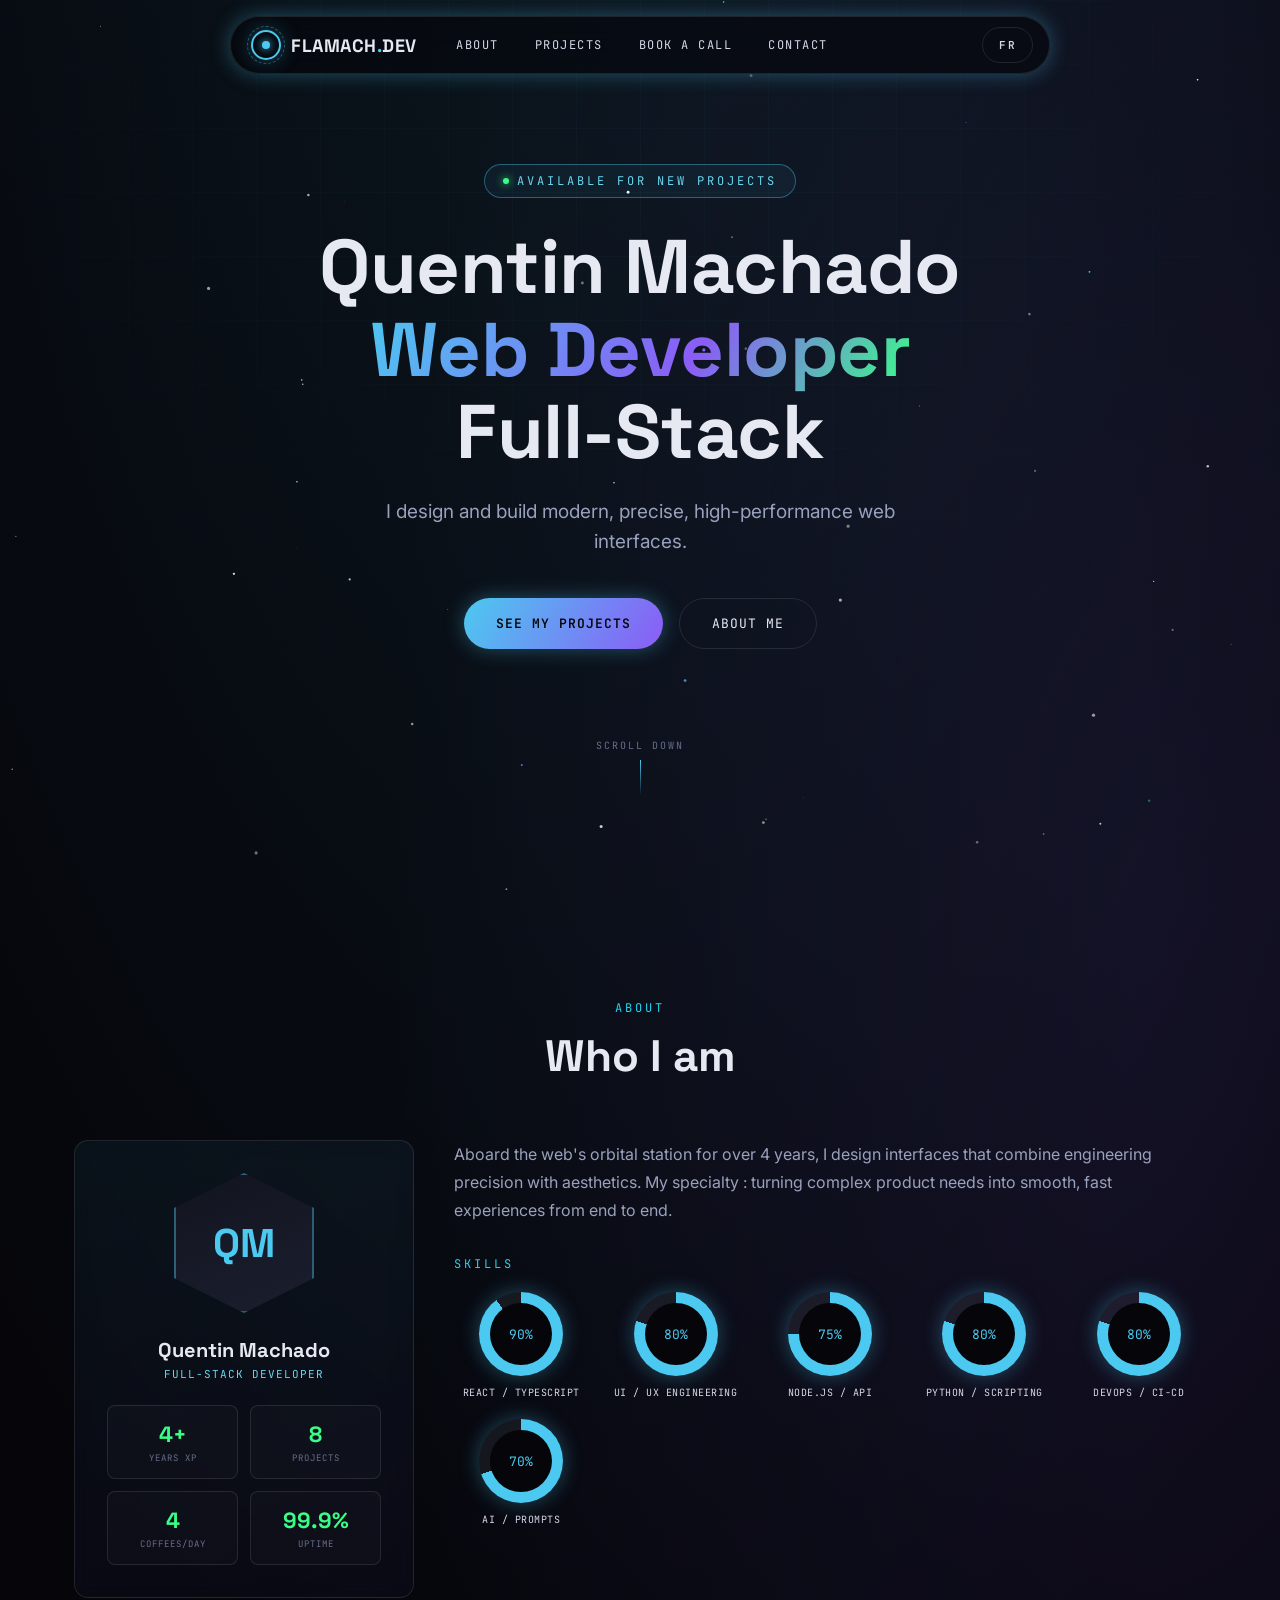
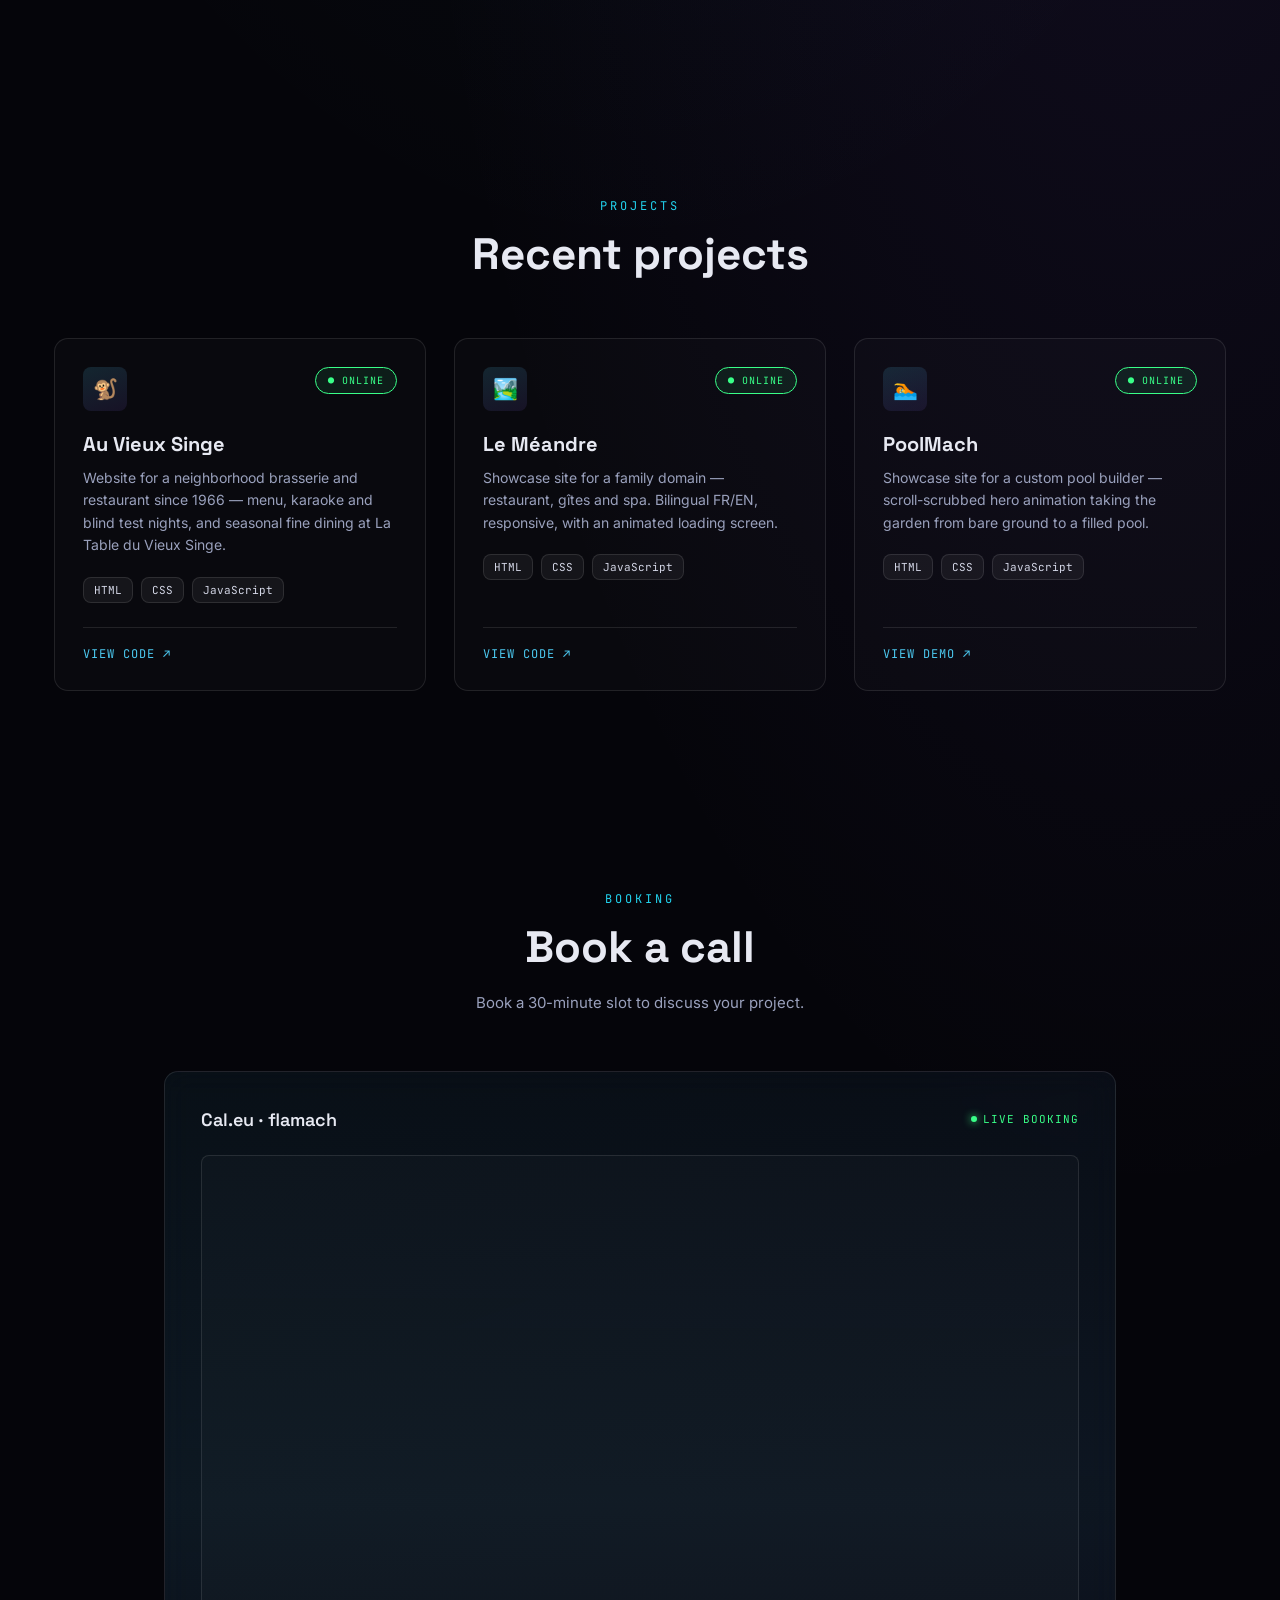
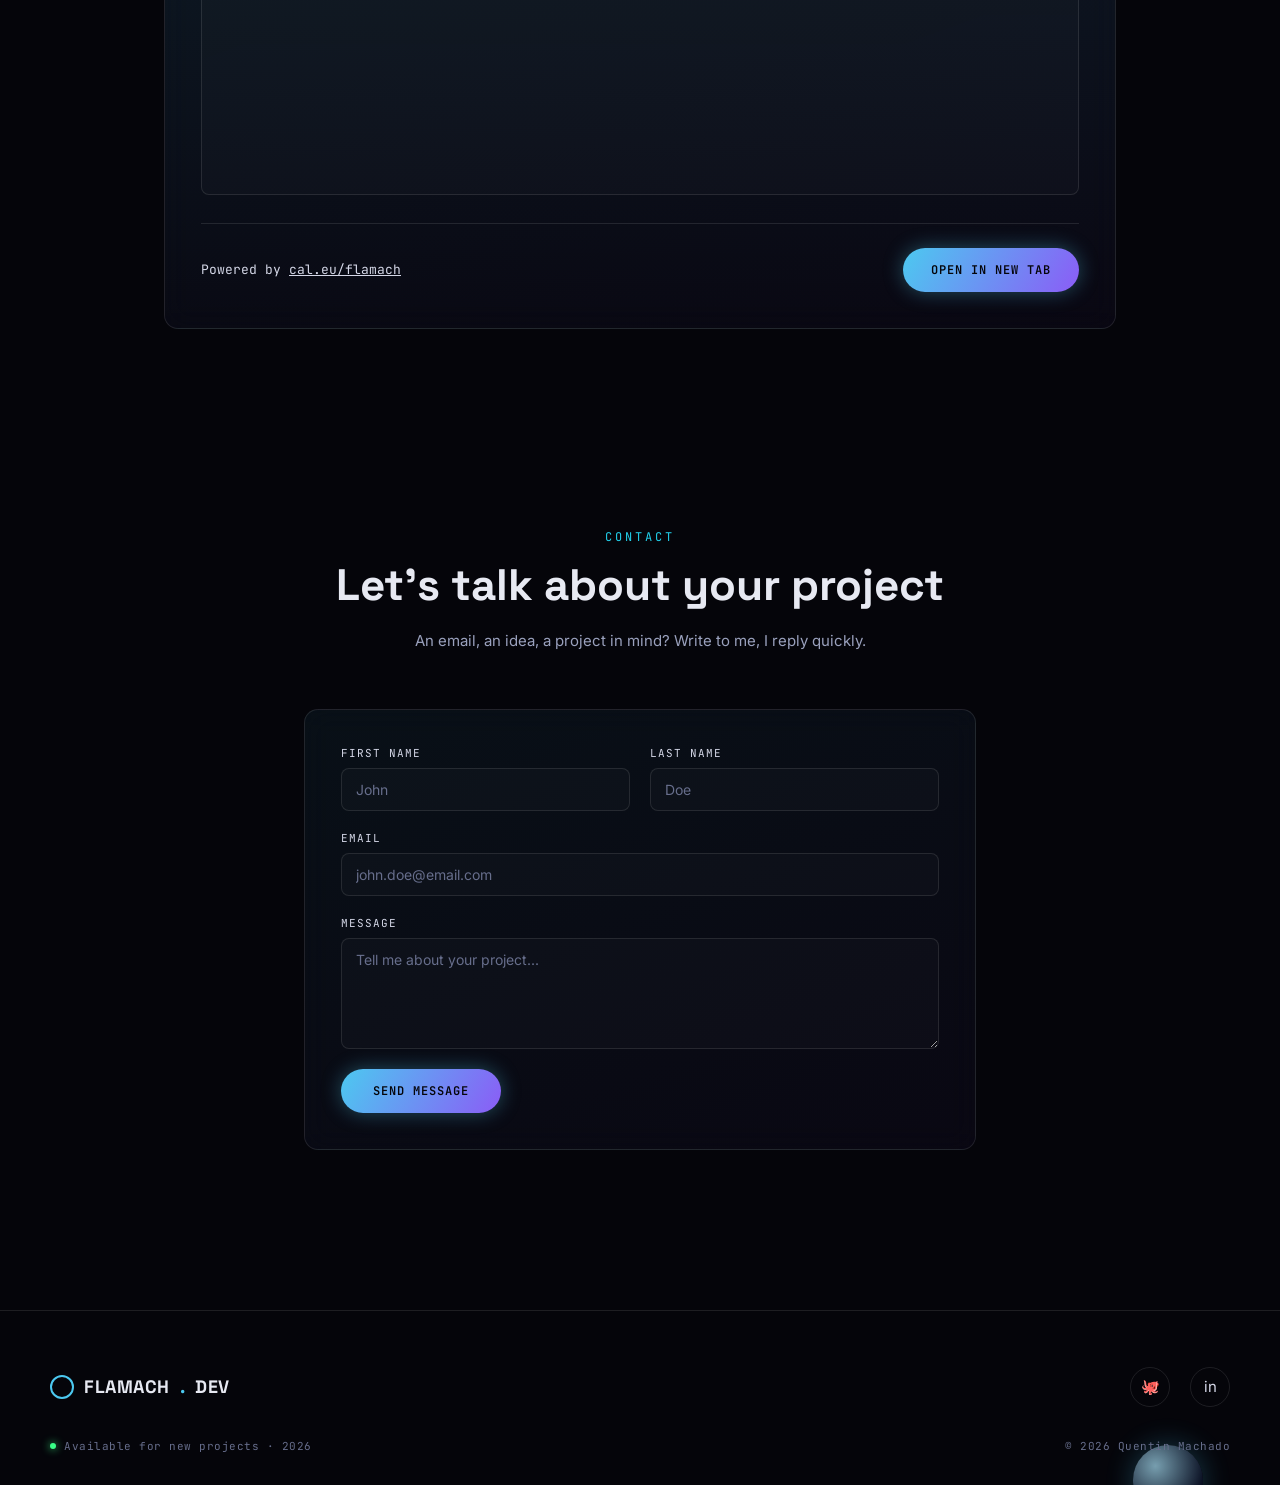
==== public_html/index.html @ a3f88465 "Add PoolMach demo under /demos/poolmach/ and link it from the projects grid" ====
<!DOCTYPE html>
<html lang="en">
<head>
<meta charset="utf-8">
<title data-i18n="page.title">Quentin Machado — Full-Stack Web Developer</title>
<link rel="icon" type="image/png" href="input/favicon-32x32.png">
<meta name="description" data-i18n-content="page.description" content="Quentin Machado, full-stack web developer. Modern, precise, high-performance interfaces.">
<meta name="viewport" content="width=device-width, initial-scale=1">
<link rel="preconnect" href="https://fonts.googleapis.com">
<link href="https://fonts.googleapis.com/css2?family=Space+Grotesk:wght@400;500;600;700&family=Inter:wght@400;500;600&family=JetBrains+Mono:wght@400;500;600;700&display=swap" rel="stylesheet">
<link rel="stylesheet" href="style.css?v=11">
</head>
<body>

<canvas id="starfield"></canvas>
<div class="grid-overlay"></div>
<div class="scan-overlay"></div>

<nav class="nav" id="nav">
  <div class="brand">
    <span class="brand-orb">
      <span class="brand-dot"></span>
      <span class="brand-ring"></span>
    </span>
    <span>FLAMACH<span class="accent">.</span>DEV</span>
  </div>

  <div class="nav-links" id="nav-links">
    <span class="nav-glass" id="nav-glass" aria-hidden="true"></span>
    <a href="#about" data-section="about" data-i18n="nav.about">About</a>
    <a href="#projects" data-section="projects" data-i18n="nav.projects">Projects</a>
    <a href="#booking" data-section="booking" data-i18n="nav.booking">Book a call</a>
    <a href="#contact" data-section="contact" data-i18n="nav.contact">Contact</a>
  </div>

  <div class="nav-right">
    <button type="button" class="lang-toggle" id="lang-toggle" aria-label="Switch to French">
      <span id="lang-toggle-label">FR</span>
    </button>
    <button class="menu-toggle" id="menu-toggle" data-i18n-aria-label="menu.open" aria-label="Open menu">☰</button>
  </div>
</nav>

<div class="mobile-menu" id="mobile-menu">
  <a href="#about" data-section="about" data-i18n="nav.about">About</a>
  <a href="#projects" data-section="projects" data-i18n="nav.projects">Projects</a>
  <a href="#booking" data-section="booking" data-i18n="nav.booking">Book a call</a>
  <a href="#contact" data-section="contact" data-i18n="nav.contact">Contact</a>
</div>

<section id="hero" class="hero">
  <div class="badge">
    <span class="pulse-dot"></span>
    <span data-i18n="hero.badge">Available for new projects</span>
  </div>

  <h1 class="hero-title" data-i18n-html="hero.title">
    Quentin Machado <br>
    <span class="gradient-text">Web Developer</span> <br>
    Full-Stack
  </h1>

  <p class="hero-sub" data-i18n="hero.sub">I design and build modern, precise, high-performance web interfaces.</p>

  <div class="hero-actions">
    <a href="#projects" class="cta hero-cta" data-i18n="hero.ctaProjects">See my projects</a>
    <a href="#about" class="ghost-btn" data-i18n="hero.ctaAbout">About me</a>
  </div>

  <div class="scroll-hint">
    <span data-i18n="hero.scrollHint">Scroll down</span>
    <span class="scroll-line"></span>
  </div>
</section>

<section id="about" class="about">
  <div class="section-head">
    <div class="eyebrow" data-i18n="about.eyebrow">About</div>
    <h2 data-i18n="about.heading">Who I am</h2>
  </div>

  <div class="about-grid">
    <div class="profile-card">
      <div class="avatar">QM</div>
      <h3>Quentin Machado</h3>
      <p class="role" data-i18n="about.role">Full-Stack Developer</p>
      <div class="vitals">
        <div class="vital"><div class="vital-value">4+</div><div class="vital-label" data-i18n="about.vitalYears">Years XP</div></div>
        <div class="vital"><div class="vital-value">8</div><div class="vital-label" data-i18n="about.vitalProjects">Projects</div></div>
        <div class="vital"><div class="vital-value">4</div><div class="vital-label" data-i18n="about.vitalCoffees">Coffees/day</div></div>
        <div class="vital"><div class="vital-value">99.9%</div><div class="vital-label">Uptime</div></div>
      </div>
    </div>

    <div class="about-body">
      <p class="bio" data-i18n="about.bio">
        Aboard the web's orbital station for over 4 years, I design interfaces that combine engineering precision with aesthetics. My specialty&nbsp;: turning complex product needs into smooth, fast experiences from end to end.
      </p>

      <div class="eyebrow small" data-i18n="about.skillsEyebrow">Skills</div>

      <div class="skills-radial" id="skills-radial">
        <div class="skill-gauge" data-level="90">
          <div class="dial"><div class="dial-inner"><span>90%</span></div></div>
          <span class="skill-name">REACT / TYPESCRIPT</span>
        </div>
        <div class="skill-gauge" data-level="80">
          <div class="dial"><div class="dial-inner"><span>80%</span></div></div>
          <span class="skill-name">UI / UX ENGINEERING</span>
        </div>
        <div class="skill-gauge" data-level="75">
          <div class="dial"><div class="dial-inner"><span>75%</span></div></div>
          <span class="skill-name">NODE.JS / API</span>
        </div>
        <div class="skill-gauge" data-level="80">
          <div class="dial"><div class="dial-inner"><span>80%</span></div></div>
          <span class="skill-name">PYTHON / SCRIPTING</span>
        </div>
        <div class="skill-gauge" data-level="80">
          <div class="dial"><div class="dial-inner"><span>80%</span></div></div>
          <span class="skill-name">DEVOPS / CI-CD</span>
        </div>
        <div class="skill-gauge" data-level="70">
          <div class="dial"><div class="dial-inner"><span>70%</span></div></div>
          <span class="skill-name" data-i18n="about.skillAI">AI / PROMPTS</span>
        </div>
      </div>
    </div>
  </div>
</section>

<section id="projects" class="projects">
  <div class="section-head">
    <div class="eyebrow" data-i18n="projects.eyebrow">Projects</div>
    <h2 data-i18n="projects.heading">Recent projects</h2>
  </div>

  <div class="project-grid">
    <article class="project-card">
      <div class="project-top">
        <div class="project-icon">🐒</div>
        <span class="status status-online" data-i18n="projects.statusOnline">● Online</span>
      </div>
      <h3>Au Vieux Singe</h3>
      <p data-i18n="projects.auvieuxsingeDesc">Website for a neighborhood brasserie and restaurant since 1966 — menu, karaoke and blind test nights, and seasonal fine dining at La Table du Vieux Singe.</p>
      <div class="stack"><span>HTML</span><span>CSS</span><span>JavaScript</span></div>
      <a href="https://github.com/flamach/AuVieuxSinge" target="_blank" rel="noopener" class="project-link" data-i18n="projects.viewCode">View code ↗</a>
    </article>

    <article class="project-card">
      <div class="project-top">
        <div class="project-icon">🏞️</div>
        <span class="status status-online" data-i18n="projects.statusOnline">● Online</span>
      </div>
      <h3>Le Méandre</h3>
      <p data-i18n="projects.lemeandreDesc">Showcase site for a family domain — restaurant, gîtes and spa. Bilingual FR/EN, responsive, with an animated loading screen.</p>
      <div class="stack"><span>HTML</span><span>CSS</span><span>JavaScript</span></div>
      <a href="https://github.com/flamach/LeMeandre" target="_blank" rel="noopener" class="project-link" data-i18n="projects.viewCode">View code ↗</a>
    </article>

    <article class="project-card">
      <div class="project-top">
        <div class="project-icon">🏊</div>
        <span class="status status-online" data-i18n="projects.statusOnline">● Online</span>
      </div>
      <h3>PoolMach</h3>
      <p data-i18n="projects.poolmachDesc">Showcase site for a custom pool builder — scroll-scrubbed hero animation taking the garden from bare ground to a filled pool.</p>
      <div class="stack"><span>HTML</span><span>CSS</span><span>JavaScript</span></div>
      <a href="/demos/poolmach/" target="_blank" rel="noopener" class="project-link" data-i18n="projects.viewDemo">View demo ↗</a>
    </article>
  </div>
</section>

<section id="booking" class="booking">
  <div class="section-head">
    <div class="eyebrow" data-i18n="booking.eyebrow">Booking</div>
    <h2 data-i18n="booking.heading">Book a call</h2>
    <p class="booking-sub" data-i18n="booking.sub">Book a 30-minute slot to discuss your project.</p>
  </div>

  <div class="calendar-card">
    <div class="calendar-head">
      <span class="calendar-month">Cal.eu · flamach</span>
      <span class="available-tag"><span class="pulse-dot"></span><span data-i18n="booking.liveTag">Live booking</span></span>
    </div>

    <div id="cal-booking-embed" class="cal-embed"></div>

    <div class="calendar-footer">
      <div class="selected-slot" data-i18n-html="booking.poweredBy">Powered by <a href="https://www.cal.eu/flamach/30min" target="_blank" rel="noopener">cal.eu/flamach</a></div>
      <a href="https://www.cal.eu/flamach/30min" target="_blank" rel="noopener" class="cta booking-cta" data-i18n="booking.openNewTab">Open in new tab</a>
    </div>
  </div>
</section>

<section id="contact" class="contact">
  <div class="section-head">
    <div class="eyebrow">Contact</div>
    <h2 data-i18n="contact.heading">Let's talk about your project</h2>
    <p class="contact-sub" data-i18n="contact.sub">An email, an idea, a project in mind? Write to me, I reply quickly.</p>
  </div>

  <form class="contact-card" action="https://formsubmit.co/quentin.machado.pro@gmail.com" method="POST">
    <input type="hidden" name="_subject" value="New message from flamach.dev">
    <input type="hidden" name="_template" value="table">
    <input type="hidden" name="_captcha" value="false">
    <input type="text" name="_honey" style="display:none" tabindex="-1" autocomplete="off">

    <div class="form-row">
      <div class="form-field">
        <label for="contact-firstname" data-i18n="contact.firstName">First name</label>
        <input type="text" id="contact-firstname" name="First Name" data-i18n-placeholder="contact.placeholderFirstName" placeholder="John" required>
      </div>
      <div class="form-field">
        <label for="contact-lastname" data-i18n="contact.lastName">Last name</label>
        <input type="text" id="contact-lastname" name="Last Name" data-i18n-placeholder="contact.placeholderLastName" placeholder="Doe" required>
      </div>
    </div>

    <div class="form-field">
      <label for="contact-email">Email</label>
      <input type="email" id="contact-email" name="Email" data-i18n-placeholder="contact.placeholderEmail" placeholder="john.doe@email.com" required>
    </div>

    <div class="form-field">
      <label for="contact-message">Message</label>
      <textarea id="contact-message" name="Message" rows="5" data-i18n-placeholder="contact.placeholderMessage" placeholder="Tell me about your project..." required></textarea>
    </div>

    <button type="submit" class="cta contact-submit" data-i18n="contact.send">Send message</button>
  </form>
</section>

<footer class="footer">
  <div class="footer-planet"></div>
  <div class="footer-inner">
    <div class="footer-top">
      <div class="brand">
        <span class="brand-orb-sm"></span>
        FLAMACH<span class="accent">.</span>DEV
      </div>
      <div class="socials">
        <a href="https://github.com/flamach" target="_blank" rel="noopener" aria-label="GitHub">🐙</a>
        <a href="https://www.linkedin.com/in/quentin-machado" target="_blank" rel="noopener" aria-label="LinkedIn">in</a>
      </div>
    </div>
    <div class="footer-bottom">
      <span><span class="pulse-dot"></span><span data-i18n="footer.available">Available for new projects · 2026</span></span>
      <span>© 2026 Quentin Machado</span>
    </div>
  </div>
</footer>

<script type="text/javascript">
  (function (C, A, L) {
    let p = function (a, ar) { a.q.push(ar); };
    let d = C.document;
    C.Cal = C.Cal || function () {
      let cal = C.Cal;
      let ar = arguments;
      if (!cal.loaded) {
        cal.ns = {};
        cal.q = cal.q || [];
        d.head.appendChild(d.createElement("script")).src = A;
        cal.loaded = true;
      }
      if (ar[0] === L) {
        const api = function () { p(api, arguments); };
        const namespace = ar[1];
        api.q = api.q || [];
        if (typeof namespace === "string") {
          cal.ns[namespace] = cal.ns[namespace] || api;
          p(cal.ns[namespace], ar);
          p(cal, ["initNamespace", namespace]);
        } else p(cal, ar);
        return;
      }
      p(cal, ar);
    };
  })(window, "https://www.cal.eu/embed/embed.js", "init");

  Cal("init", { origin: "https://www.cal.eu" });

  Cal("inline", {
    elementOrSelector: "#cal-booking-embed",
    calLink: "flamach/30min",
    layout: "month_view",
  });

  Cal("ui", {
    theme: "dark",
    styles: { branding: { brandColor: "#4cc9f0" } },
    hideEventTypeDetails: false,
    layout: "month_view",
  });
</script>
<script src="script.js?v=2"></script>
<script src="i18n.js?v=3"></script>
</body>
</html>
---- public_html/style.css ----
:root {
  --page-bg: radial-gradient(ellipse 80% 50% at 50% -10%, rgba(76,201,240,0.10), transparent),
             radial-gradient(ellipse 60% 40% at 90% 20%, rgba(139,92,246,0.10), transparent),
             #05050a;
  --grid-line: rgba(76,201,240,0.035);
  --nav-bg: rgba(5,5,10,0.55);
  --panel-solid: rgba(6,7,14,0.97);
  --panel-bg: linear-gradient(160deg, rgba(76,201,240,0.06), rgba(139,92,246,0.04));
  --panel-bg-faint: rgba(255,255,255,0.02);
  --hairline-color: rgba(255,255,255,0.1);
  --radius: 14px;
  --radius-sm: 8px;
  --radius-pill: 999px;
  --radius-bar: 6px;
  --accent: #4cc9f0;
  --accent2: #22d3ee;
  --accent-soft: #6bd6ee;
  --accent-faint: rgba(76,201,240,0.4);
  --accent-tint: rgba(76,201,240,0.06);
  --accent-tint2: rgba(76,201,240,0.25);
  --ok: #39ff88;
  --text-primary: #e7e9f2;
  --text-secondary: #d5d8e8;
  --text-muted: #9aa1bd;
  --text-faint: #676e8c;
  --font-heading: 'Space Grotesk', sans-serif;
  --font-body: 'Inter', sans-serif;
  --font-mono: 'JetBrains Mono', monospace;
  --avatar-bg: linear-gradient(160deg, #12141f, #1b1e2e);
  --track-bg: rgba(255,255,255,0.06);
  --bar-gradient: linear-gradient(90deg, #4cc9f0, #8b5cf6);
  --chip-bg: rgba(255,255,255,0.05);
  --icon-bg: linear-gradient(160deg, rgba(76,201,240,0.15), rgba(139,92,246,0.1));
  --glow: 0 0 20px rgba(76,201,240,0.35);
  --glow-strong: 0 12px 40px rgba(76,201,240,0.18);
  --cta-bg: linear-gradient(120deg, #4cc9f0, #8b5cf6);
  --cta-color: #05050a;
  --gradient-text: linear-gradient(120deg, #4cc9f0, #8b5cf6 60%, #39ff88);
  --scan-opacity: 0.02;
  --planet-core-from: #a8e0f5;
  --planet-core-to: #0f1830;
  --planet-ring: #8b5cf6;
  --moon-core-from: #d7dbe8;
  --moon-core-to: #33384a;
  --moon-shade: rgba(0,0,0,0.4);
  --speed: 1.25;
}

@keyframes twinkle { 0%,100% { opacity: 0.25; } 50% { opacity: 1; } }
@keyframes floaty { 0%,100% { transform: translateY(0px); } 50% { transform: translateY(-14px); } }
@keyframes pulseGlow { 0%,100% { box-shadow: 0 0 12px 0 rgba(76,201,240,0.35); } 50% { box-shadow: 0 0 28px 4px rgba(76,201,240,0.55); } }
@keyframes scanline { 0% { transform: translateY(-100%); } 100% { transform: translateY(100%); } }
@keyframes blinkDot { 0%,100% { opacity: 1; } 50% { opacity: 0.3; } }
@keyframes spin360 { from { transform: rotate(0deg); } to { transform: rotate(360deg); } }

* { box-sizing: border-box; }
html { scroll-behavior: smooth; }
body {
  margin: 0;
  background: var(--page-bg);
  font-family: var(--font-body);
  color: var(--text-primary);
  overflow-x: hidden;
  position: relative;
}
::selection { background: rgba(76,201,240,0.35); color: #fff; }
::-webkit-scrollbar { width: 10px; }
::-webkit-scrollbar-track { background: #05050a; }
::-webkit-scrollbar-thumb { background: #1c2333; border-radius: 8px; }

a { color: inherit; }

#starfield {
  position: fixed; inset: 0; width: 100%; height: 100%; z-index: 0; pointer-events: none;
}
.grid-overlay {
  position: fixed; inset: 0; z-index: 0; pointer-events: none;
  background-image: linear-gradient(var(--grid-line) 1px, transparent 1px), linear-gradient(90deg, var(--grid-line) 1px, transparent 1px);
  background-size: 64px 64px;
  mask-image: radial-gradient(ellipse 70% 60% at 50% 20%, black, transparent);
  -webkit-mask-image: radial-gradient(ellipse 70% 60% at 50% 20%, black, transparent);
}
.scan-overlay {
  position: fixed; inset: 0; z-index: 2; pointer-events: none;
  opacity: var(--scan-opacity);
  background: repeating-linear-gradient(to bottom, rgba(255,255,255,0.5) 0px, transparent 1px, transparent 3px);
}

/* Nav */
.nav {
  position: fixed; top: 16px; left: 16px; right: 16px; z-index: 50;
  max-width: 820px; margin: 0 auto;
  display: grid; grid-template-columns: 1fr auto 1fr; align-items: center;
  gap: 8px;
  padding: 10px 14px 10px 18px;
  backdrop-filter: blur(16px);
  background: var(--nav-bg);
  border: 1px solid var(--hairline-color);
  border-radius: var(--radius-pill);
  box-shadow: var(--glow);
}
@media (min-width: 860px) {
  .nav { gap: 20px; padding: 10px 16px 10px 20px; }
}
.nav-right { justify-self: end; }
.brand {
  display: flex; align-items: center; gap: 10px;
  font-family: var(--font-heading); font-weight: 700; font-size: 18px; letter-spacing: 0.5px;
}
.accent { color: var(--accent); }
.brand-orb {
  width: 30px; height: 30px; border-radius: var(--radius-pill);
  border: 2px solid var(--accent); position: relative;
  display: flex; align-items: center; justify-content: center; box-shadow: var(--glow);
}
.brand-dot {
  width: 8px; height: 8px; border-radius: 50%; background: var(--accent); box-shadow: 0 0 8px var(--accent);
}
.brand-ring {
  position: absolute; inset: -6px; border: 1px dashed var(--accent-faint); border-radius: var(--radius-pill);
  animation: spin360 calc(12s * var(--speed)) linear infinite;
}
.brand-orb-sm { width: 24px; height: 24px; border-radius: var(--radius-pill); border: 2px solid var(--accent); }

.nav-links { display: none; gap: 4px; align-items: center; position: relative; }
.nav-links a, .mobile-menu a {
  text-decoration: none; font-family: var(--font-mono); font-size: 12px; letter-spacing: 1.5px;
  text-transform: uppercase; color: var(--text-secondary); transition: color 0.25s ease;
}
.nav-links a:hover, .mobile-menu a:hover { color: var(--accent); }
.nav-links a.active { color: var(--accent); }
.nav-links a {
  position: relative; padding: 9px 16px; border-radius: var(--radius-pill);
}

/* Liquid glass droplet — a single bubble that glides between links and refracts whatever sits under it */
.nav-glass {
  position: absolute; top: 0; left: 0; height: 100%; width: 0;
  border-radius: var(--radius-pill); pointer-events: none;
  background:
    radial-gradient(120% 140% at 28% 18%, rgba(255,255,255,0.4), rgba(255,255,255,0.08) 55%, transparent 78%),
    rgba(255,255,255,0.06);
  border: 1px solid rgba(255,255,255,0.32);
  -webkit-backdrop-filter: blur(10px) saturate(180%);
  backdrop-filter: blur(10px) saturate(180%);
  box-shadow:
    inset 0 1px 1px rgba(255,255,255,0.55),
    inset 0 -8px 12px -8px rgba(76,201,240,0.45),
    0 8px 20px -6px rgba(76,201,240,0.35);
  opacity: 0;
  transition: left 380ms cubic-bezier(0.34, 1.1, 0.4, 1), width 380ms cubic-bezier(0.34, 1.1, 0.4, 1), opacity 200ms ease-out;
}
.nav-glass.visible { opacity: 1; }
@media (prefers-reduced-motion: reduce) {
  .nav-glass { transition: opacity 150ms ease; }
}

/* Standalone glass hover on the mobile menu button (excluded: lang-toggle) */
@media (hover: hover) and (pointer: fine) {
  .menu-toggle { position: relative; }
  .menu-toggle::after {
    content: '';
    position: absolute; inset: -1px; pointer-events: none;
    border-radius: var(--radius-pill);
    background:
      radial-gradient(120% 140% at 28% 18%, rgba(255,255,255,0.4), rgba(255,255,255,0.06) 55%, transparent 78%),
      rgba(255,255,255,0.05);
    border: 1px solid rgba(255,255,255,0.3);
    -webkit-backdrop-filter: blur(10px) saturate(180%);
    backdrop-filter: blur(10px) saturate(180%);
    box-shadow:
      inset 0 1px 1px rgba(255,255,255,0.5),
      inset 0 -8px 12px -8px rgba(76,201,240,0.4),
      0 8px 20px -6px rgba(76,201,240,0.3);
    opacity: 0; transform: scale(0.85);
    transition: opacity 200ms ease-out, transform 200ms ease-out;
  }
  .menu-toggle:hover::after { opacity: 1; transform: scale(1); }
  @media (prefers-reduced-motion: reduce) {
    .menu-toggle::after { transform: none; transition: opacity 150ms ease; }
  }
}

.cta {
  white-space: nowrap; font-family: var(--font-mono); font-size: 11px; letter-spacing: 1px;
  text-transform: uppercase; text-decoration: none; color: var(--cta-color); background: var(--cta-bg);
  border: none; padding: 10px 20px; border-radius: var(--radius-pill); font-weight: 600; box-shadow: var(--glow);
  display: inline-flex; align-items: center; justify-content: center;
}

.nav-right { display: flex; align-items: center; gap: 10px; }

.lang-toggle {
  display: inline-flex; align-items: center; justify-content: center;
  font-family: var(--font-mono); font-size: 11px; letter-spacing: 1.5px; font-weight: 600;
  text-transform: uppercase; color: var(--text-secondary); background: none;
  border: 1px solid var(--hairline-color); border-radius: var(--radius-pill);
  padding: 10px 16px; cursor: pointer;
  transition: color 0.25s ease, border-color 0.25s ease, background 0.25s ease;
}
.lang-toggle:hover { color: var(--accent); border-color: var(--accent-faint); background: var(--accent-tint); }

.menu-toggle {
  display: flex; background: none; border: 1px solid var(--hairline-color); border-radius: var(--radius-pill);
  width: 40px; height: 40px; align-items: center; justify-content: center; color: var(--text-primary);
  cursor: pointer; font-family: var(--font-mono); font-size: 16px;
}

.mobile-menu {
  position: fixed; top: 80px; left: 16px; right: 16px; z-index: 49;
  background: var(--panel-solid); backdrop-filter: blur(20px);
  border: 1px solid var(--hairline-color); border-radius: var(--radius);
  display: none; flex-direction: column; padding: 8px 24px 24px;
}
.mobile-menu.open { display: flex; }
.mobile-menu a { padding: 16px 0; border-bottom: 1px solid var(--hairline-color); }
.mobile-menu a:last-child { border-bottom: none; }

@media (min-width: 860px) {
  .nav-links { display: flex; }
  .menu-toggle { display: none; }
  .mobile-menu { display: none !important; }
}

/* Hero */
.hero {
  position: relative; z-index: 1; min-height: 100vh; display: flex; flex-direction: column;
  align-items: center; justify-content: center; text-align: center; padding: 140px 24px 80px; overflow: hidden;
}
.moon {
  position: absolute; bottom: 16%; left: 9%; width: 84px; height: 84px; border-radius: 50%;
  background:
    radial-gradient(circle at 30% 35%, var(--moon-shade) 9%, transparent 10%),
    radial-gradient(circle at 62% 58%, var(--moon-shade) 7%, transparent 8%),
    radial-gradient(circle at 45% 75%, var(--moon-shade) 5%, transparent 6%),
    radial-gradient(circle at 28% 32%, var(--moon-core-from), var(--moon-core-to) 75%);
  box-shadow: 0 0 24px var(--accent-faint);
  animation: floaty calc(9s * var(--speed)) ease-in-out infinite; z-index: 0;
}
.badge {
  font-family: var(--font-mono); font-size: 12px; letter-spacing: 3px; color: var(--accent-soft);
  text-transform: uppercase; padding: 8px 18px; border: 1px solid var(--accent-faint);
  border-radius: var(--radius-pill); margin-bottom: 28px; background: var(--accent-tint);
  display: inline-flex; align-items: center; gap: 8px; z-index: 1; position: relative;
}
.pulse-dot {
  width: 6px; height: 6px; border-radius: 50%; background: var(--ok); box-shadow: 0 0 8px var(--ok);
  animation: blinkDot calc(1.6s * var(--speed)) ease-in-out infinite; display: inline-block;
}

.hero-title {
  font-family: var(--font-heading); font-weight: 700; font-size: clamp(34px, 6vw, 76px); line-height: 1.08;
  margin: 0 0 24px; max-width: 980px; letter-spacing: -0.5px; color: var(--text-primary);
  position: relative; z-index: 1;
}
.gradient-text {
  background: var(--gradient-text); -webkit-background-clip: text; background-clip: text; color: transparent;
}
.hero-sub {
  font-size: clamp(15px, 2vw, 19px); color: var(--text-muted); max-width: 600px; line-height: 1.6;
  margin: 0 0 40px; font-family: var(--font-body); position: relative; z-index: 1;
}
.hero-actions { display: flex; gap: 16px; flex-wrap: wrap; justify-content: center; position: relative; z-index: 1; }
.hero-cta { padding: 16px 32px; font-size: 13px; animation: pulseGlow calc(3s * var(--speed)) ease-in-out infinite; transition: transform 0.25s ease; }
.hero-cta:hover { transform: translateY(-3px); }
.ghost-btn {
  text-decoration: none; white-space: nowrap; font-family: var(--font-mono); font-size: 13px; letter-spacing: 1px;
  text-transform: uppercase; color: var(--text-primary); border: 1px solid var(--hairline-color);
  padding: 16px 32px; border-radius: var(--radius-pill); transition: border-color 0.25s ease, color 0.25s ease;
}
.ghost-btn:hover { border-color: var(--accent); color: var(--accent); }

.scroll-hint {
  margin-top: 90px; display: flex; flex-direction: column; align-items: center; gap: 8px;
  animation: floaty calc(3s * var(--speed)) ease-in-out infinite; position: relative; z-index: 1;
}
.scroll-hint span:first-child {
  font-family: var(--font-mono); font-size: 10px; letter-spacing: 2px; color: var(--text-faint); text-transform: uppercase;
}
.scroll-line { width: 1px; height: 36px; background: linear-gradient(var(--accent), transparent); }

/* Section shared */
.section-head { text-align: center; margin-bottom: 56px; position: relative; z-index: 1; }
.eyebrow {
  font-family: var(--font-mono); font-size: 12px; letter-spacing: 3px; color: var(--accent2);
  text-transform: uppercase; margin-bottom: 12px;
}
.eyebrow.small { margin-bottom: 20px; }
.section-head h2, .about h2, .projects h2, .booking h2 {
  font-family: var(--font-heading); font-weight: 700; font-size: clamp(28px, 4vw, 44px); margin: 0; color: var(--text-primary);
}
.booking-sub { color: var(--text-muted); max-width: 520px; margin: 16px auto 0; font-size: 15px; line-height: 1.6; font-family: var(--font-body); }

/* About */
.about { position: relative; z-index: 1; max-width: 1180px; margin: 0 auto; padding: 100px 24px; overflow: hidden; scroll-margin-top: 0px; }
.about-grid { display: grid; grid-template-columns: 1fr; gap: 40px; align-items: start; position: relative; z-index: 1; }
@media (min-width: 860px) { .about-grid { grid-template-columns: minmax(240px, 340px) 1fr; } }

.profile-card {
  border: 1px solid var(--hairline-color); border-radius: var(--radius); padding: 32px;
  background: var(--panel-bg); backdrop-filter: blur(10px); position: relative;
}
.avatar {
  width: 140px; height: 140px; margin: 0 auto 24px; position: relative;
  clip-path: polygon(50% 0%, 100% 25%, 100% 75%, 50% 100%, 0% 75%, 0% 25%);
  background: var(--avatar-bg); display: flex; align-items: center; justify-content: center;
  border: 2px solid var(--accent-faint); box-shadow: var(--glow);
  font-family: var(--font-heading); font-size: 40px; font-weight: 700; color: var(--accent);
}
.profile-card h3 { text-align: center; font-family: var(--font-heading); font-size: 20px; margin: 0 0 4px; }
.profile-card .role {
  text-align: center; font-family: var(--font-mono); font-size: 11px; letter-spacing: 1px; color: var(--accent-soft);
  text-transform: uppercase; margin: 0 0 24px;
}
.vitals { display: grid; grid-template-columns: 1fr 1fr; gap: 12px; }
.vital {
  border: 1px solid var(--hairline-color); border-radius: var(--radius-sm); padding: 14px 10px;
  text-align: center; background: var(--panel-bg-faint);
}
.vital-value { font-family: var(--font-heading); font-size: 22px; font-weight: 700; color: var(--ok); }
.vital-label {
  font-family: var(--font-mono); font-size: 9px; letter-spacing: 1px; color: var(--text-faint);
  text-transform: uppercase; margin-top: 4px;
}

.bio { font-size: 16px; line-height: 1.75; color: var(--text-muted); margin: 0 0 32px; font-family: var(--font-body); }

.skills-radial { display: grid; grid-template-columns: repeat(auto-fit, minmax(110px, 1fr)); gap: 20px; }
.skill-gauge { display: flex; flex-direction: column; align-items: center; gap: 10px; }
.dial {
  width: 84px; height: 84px; border-radius: 50%;
  background: conic-gradient(var(--accent) 0deg, var(--track-bg) 0deg);
  display: flex; align-items: center; justify-content: center; box-shadow: var(--glow);
  transition: background 1.2s cubic-bezier(0.16,1,0.3,1);
}
.skill-gauge.visible .dial { background: conic-gradient(var(--accent) calc(var(--lvl) * 3.6deg), var(--track-bg) 0deg); }
.dial-inner {
  width: 62px; height: 62px; border-radius: 50%; background: #05050a;
  display: flex; align-items: center; justify-content: center; font-family: var(--font-mono); font-size: 13px; color: var(--accent);
}
.skill-name { font-family: var(--font-mono); font-size: 10px; letter-spacing: 0.5px; color: var(--text-secondary); text-align: center; }

/* Projects */
.projects { position: relative; z-index: 1; max-width: 1220px; margin: 0 auto; padding: 100px 24px; scroll-margin-top: 0px; }
.project-grid { display: grid; grid-template-columns: repeat(auto-fit, minmax(min(320px, 100%), 1fr)); gap: 28px; }
.project-card {
  border: 1px solid var(--hairline-color); border-radius: var(--radius); padding: 28px;
  background: var(--panel-bg-faint); position: relative; overflow: hidden;
  transition: border-color 0.3s ease, transform 0.3s ease, box-shadow 0.3s ease;
  display: flex; flex-direction: column;
}
.project-card:hover { border-color: var(--accent); transform: translateY(-6px); box-shadow: var(--glow-strong); }
.project-top { display: flex; justify-content: space-between; align-items: flex-start; margin-bottom: 20px; }
.project-icon {
  width: 44px; height: 44px; border-radius: var(--radius-sm); background: var(--icon-bg);
  display: flex; align-items: center; justify-content: center; font-size: 20px;
}
.status {
  font-family: var(--font-mono); font-size: 10px; letter-spacing: 1px; text-transform: uppercase;
  padding: 6px 12px; border-radius: var(--radius-pill); border: 1px solid currentColor;
}
.status-online { color: #39ff88; background: rgba(57,255,136,0.08); }
.status-progress { color: #4cc9f0; background: rgba(76,201,240,0.08); }
.status-maintenance { color: #f5a623; background: rgba(245,166,35,0.08); }
.project-card h3 { font-family: var(--font-heading); font-size: 20px; margin: 0 0 10px; }
.project-card p { font-size: 14px; line-height: 1.6; color: var(--text-muted); margin: 0 0 20px; min-height: 66px; font-family: var(--font-body); }
.stack { display: flex; flex-wrap: wrap; gap: 8px; margin-bottom: 24px; }
.stack span {
  font-family: var(--font-mono); font-size: 11px; padding: 5px 10px; border-radius: var(--radius-sm);
  background: var(--chip-bg); color: var(--text-secondary); border: 1px solid var(--hairline-color);
}
.project-link {
  text-decoration: none; display: inline-flex; align-items: center; gap: 8px; font-family: var(--font-mono);
  font-size: 12px; letter-spacing: 1px; text-transform: uppercase; color: var(--accent);
  border-top: 1px solid var(--hairline-color); padding-top: 18px; margin-top: auto;
}

/* Booking */
.booking { position: relative; z-index: 1; max-width: 1000px; margin: 0 auto; padding: 100px 24px; scroll-margin-top: 0px; }
.calendar-card {
  border: 1px solid var(--hairline-color); border-radius: var(--radius); padding: 36px;
  background: var(--panel-bg); backdrop-filter: blur(14px); position: relative; overflow: hidden;
}
.calendar-card::before {
  content: ''; position: absolute; top: 0; left: 0; right: 0; height: 100%;
  background: linear-gradient(transparent, var(--accent-tint), transparent);
  animation: scanline calc(5s * var(--speed)) linear infinite; pointer-events: none;
}
.calendar-head { display: flex; justify-content: space-between; align-items: center; margin-bottom: 24px; flex-wrap: wrap; gap: 12px; position: relative; z-index: 1; }
.calendar-month { font-family: var(--font-heading); font-size: 18px; font-weight: 600; }
.available-tag {
  font-family: var(--font-mono); font-size: 11px; letter-spacing: 1px; color: var(--ok); text-transform: uppercase;
  display: flex; align-items: center; gap: 6px;
}
.cal-embed {
  width: 100%; min-height: 640px; margin-bottom: 28px; position: relative; z-index: 1;
  border-radius: var(--radius-sm); overflow: hidden; background: var(--panel-bg-faint);
  border: 1px solid var(--hairline-color);
}
@media (max-width: 640px) {
  .cal-embed { min-height: 780px; }
}
.calendar-footer {
  display: flex; justify-content: space-between; align-items: center; flex-wrap: wrap; gap: 16px;
  border-top: 1px solid var(--hairline-color); padding-top: 24px; position: relative; z-index: 1;
}
.selected-slot { font-family: var(--font-mono); font-size: 13px; color: var(--text-secondary); }
.selected-slot span { color: var(--accent); }
.booking-cta { padding: 14px 28px; font-size: 12px; white-space: normal; text-align: center; }

/* Contact */
.contact { position: relative; z-index: 1; max-width: 720px; margin: 0 auto; padding: 100px 24px; scroll-margin-top: 0px; }
.contact-sub { color: var(--text-muted); max-width: 480px; margin: 16px auto 0; font-size: 15px; line-height: 1.6; font-family: var(--font-body); }
.contact-card {
  border: 1px solid var(--hairline-color); border-radius: var(--radius); padding: 36px;
  background: var(--panel-bg); backdrop-filter: blur(14px);
  display: flex; flex-direction: column; gap: 20px;
}
.form-row { display: grid; grid-template-columns: 1fr; gap: 20px; }
@media (min-width: 560px) { .form-row { grid-template-columns: 1fr 1fr; } }
.form-field { display: flex; flex-direction: column; gap: 8px; }
.form-field label {
  font-family: var(--font-mono); font-size: 11px; letter-spacing: 1px; text-transform: uppercase; color: var(--text-secondary);
}
.form-field input, .form-field textarea {
  font-family: var(--font-body); font-size: 14px; color: var(--text-primary); background: var(--panel-bg-faint);
  border: 1px solid var(--hairline-color); border-radius: var(--radius-sm); padding: 12px 14px;
  outline: none; transition: border-color 0.25s ease, box-shadow 0.25s ease; resize: vertical;
}
.form-field input::placeholder, .form-field textarea::placeholder { color: var(--text-faint); }
.form-field input:focus, .form-field textarea:focus { border-color: var(--accent); box-shadow: var(--glow); }
.contact-submit { align-self: flex-start; padding: 14px 32px; font-size: 12px; border: none; cursor: pointer; }

/* Footer */
.footer { position: relative; z-index: 1; border-top: 1px solid var(--hairline-color); margin-top: 60px; padding: 56px 24px 32px; overflow: hidden; }
.footer-planet {
  position: absolute; bottom: -30px; right: 6%; width: 70px; height: 70px; border-radius: 50%;
  background: radial-gradient(circle at 32% 30%, var(--planet-core-from), var(--planet-core-to) 72%);
  box-shadow: 0 0 30px var(--accent-faint); opacity: 0.7; z-index: 0;
}
.footer-inner { max-width: 1180px; margin: 0 auto; display: flex; flex-direction: column; gap: 32px; position: relative; z-index: 1; }
.footer-top { display: flex; justify-content: space-between; align-items: center; flex-wrap: wrap; gap: 20px; }
.socials { display: flex; gap: 20px; }
.socials a {
  width: 40px; height: 40px; border-radius: var(--radius-pill); border: 1px solid var(--hairline-color);
  display: flex; align-items: center; justify-content: center; text-decoration: none; color: var(--text-secondary);
  font-size: 15px; transition: border-color 0.25s ease, color 0.25s ease;
}
.socials a:hover { border-color: var(--accent); color: var(--accent); }
.footer-bottom {
  display: flex; justify-content: space-between; align-items: center; flex-wrap: wrap; gap: 12px;
  font-family: var(--font-mono); font-size: 11px; letter-spacing: 0.5px; color: var(--text-faint);
}
.footer-bottom span:first-child { display: flex; align-items: center; gap: 8px; }
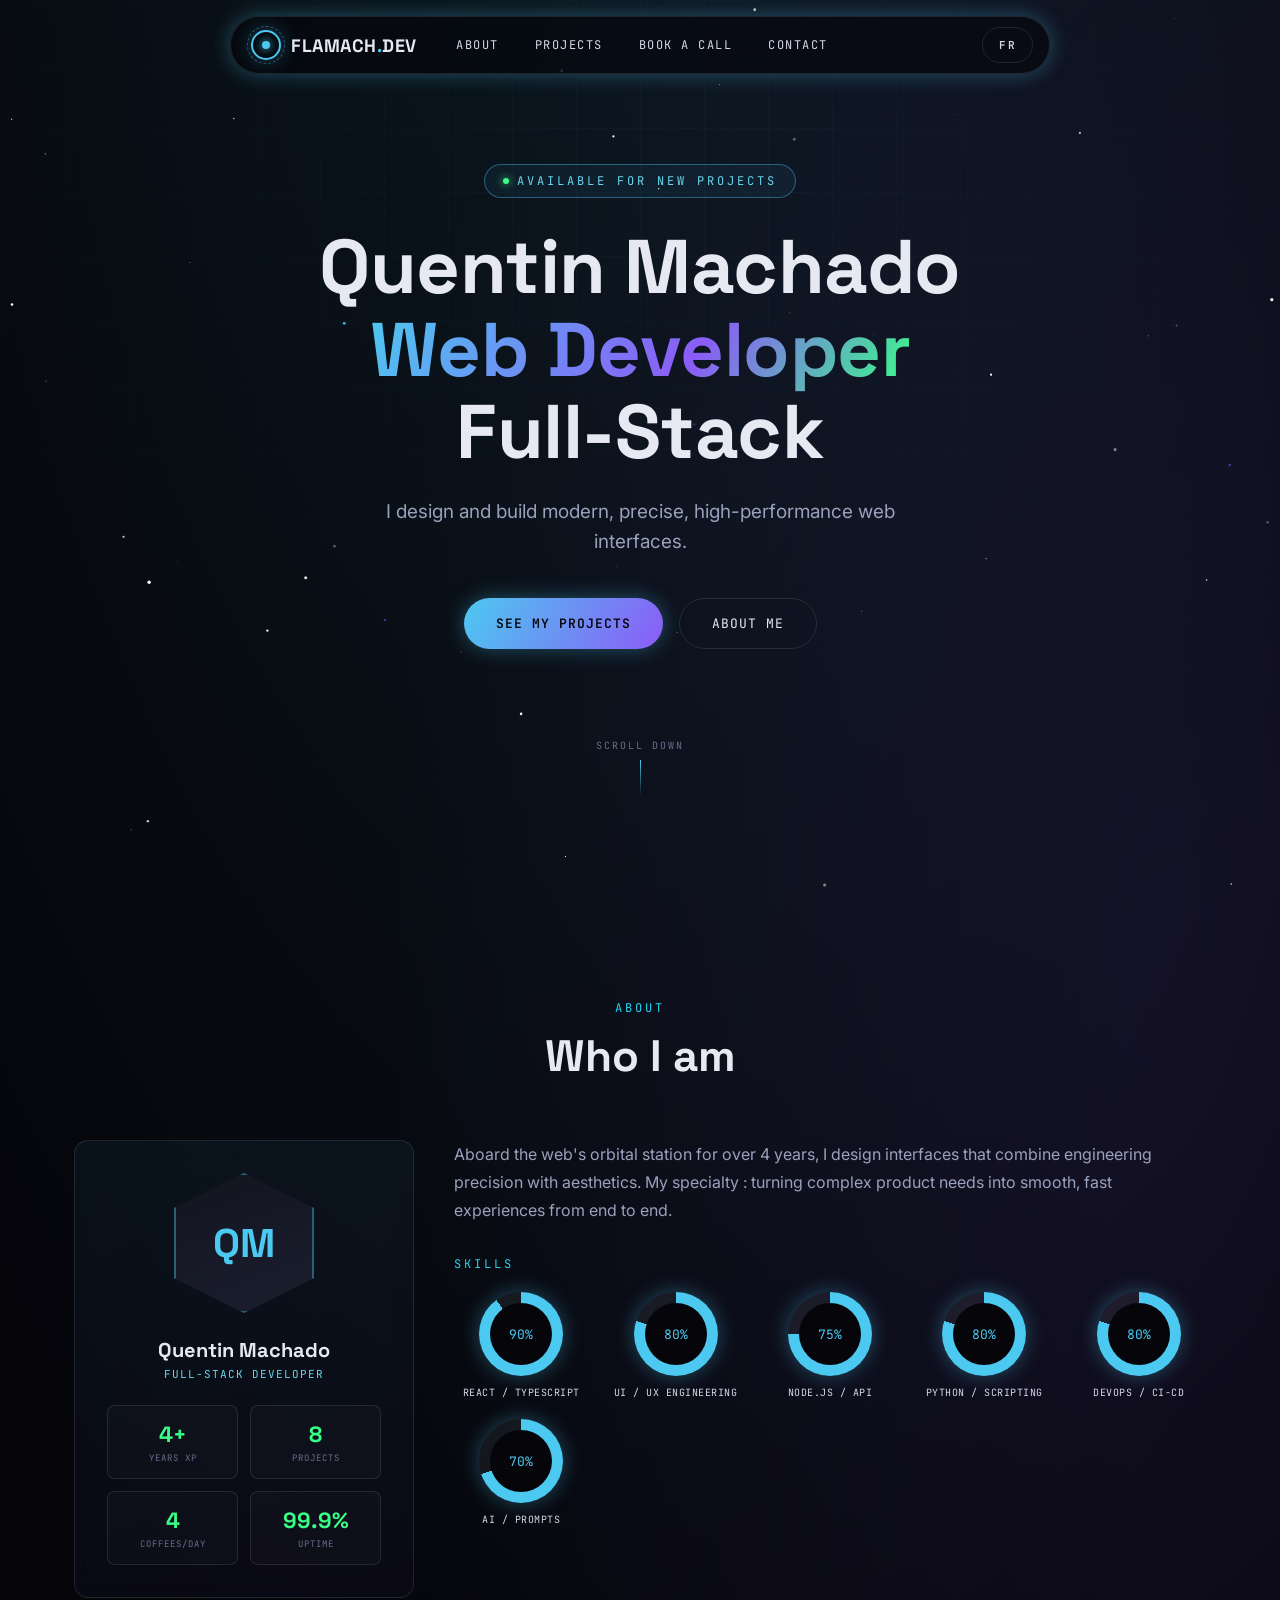
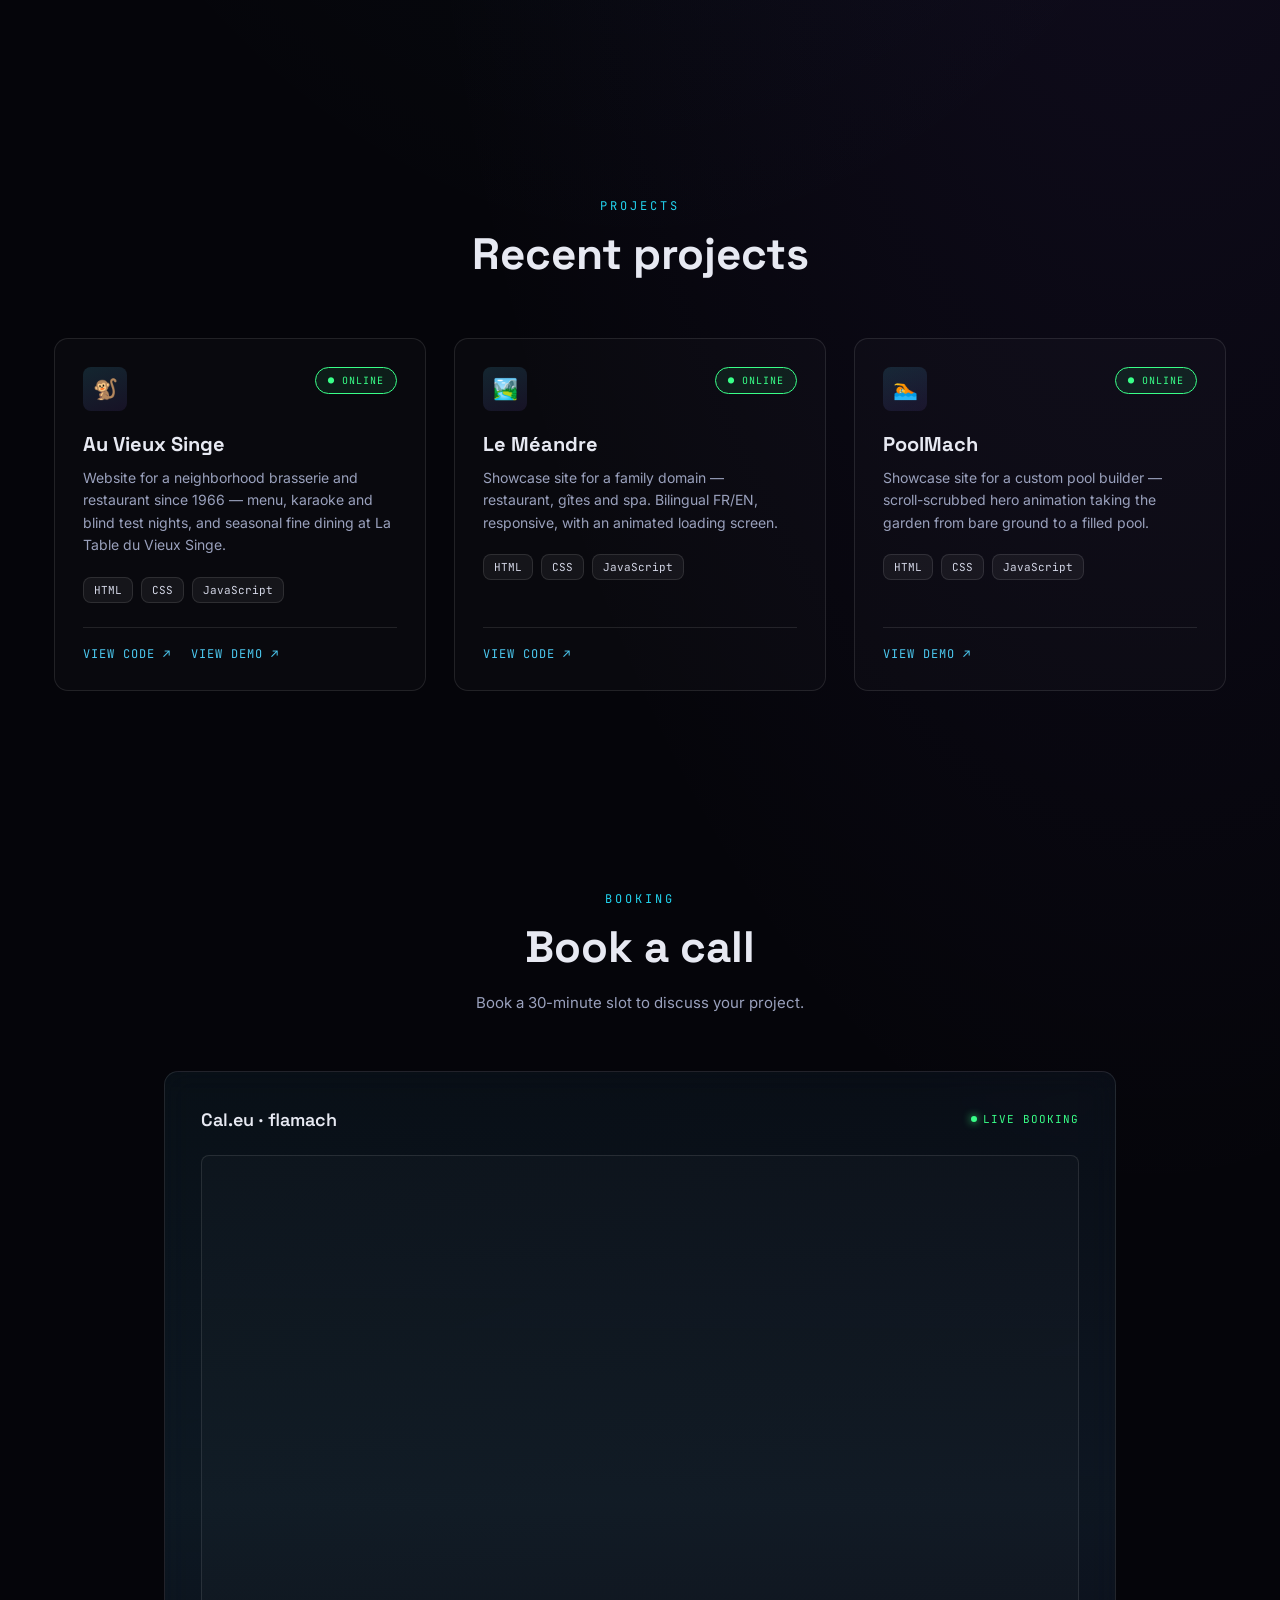
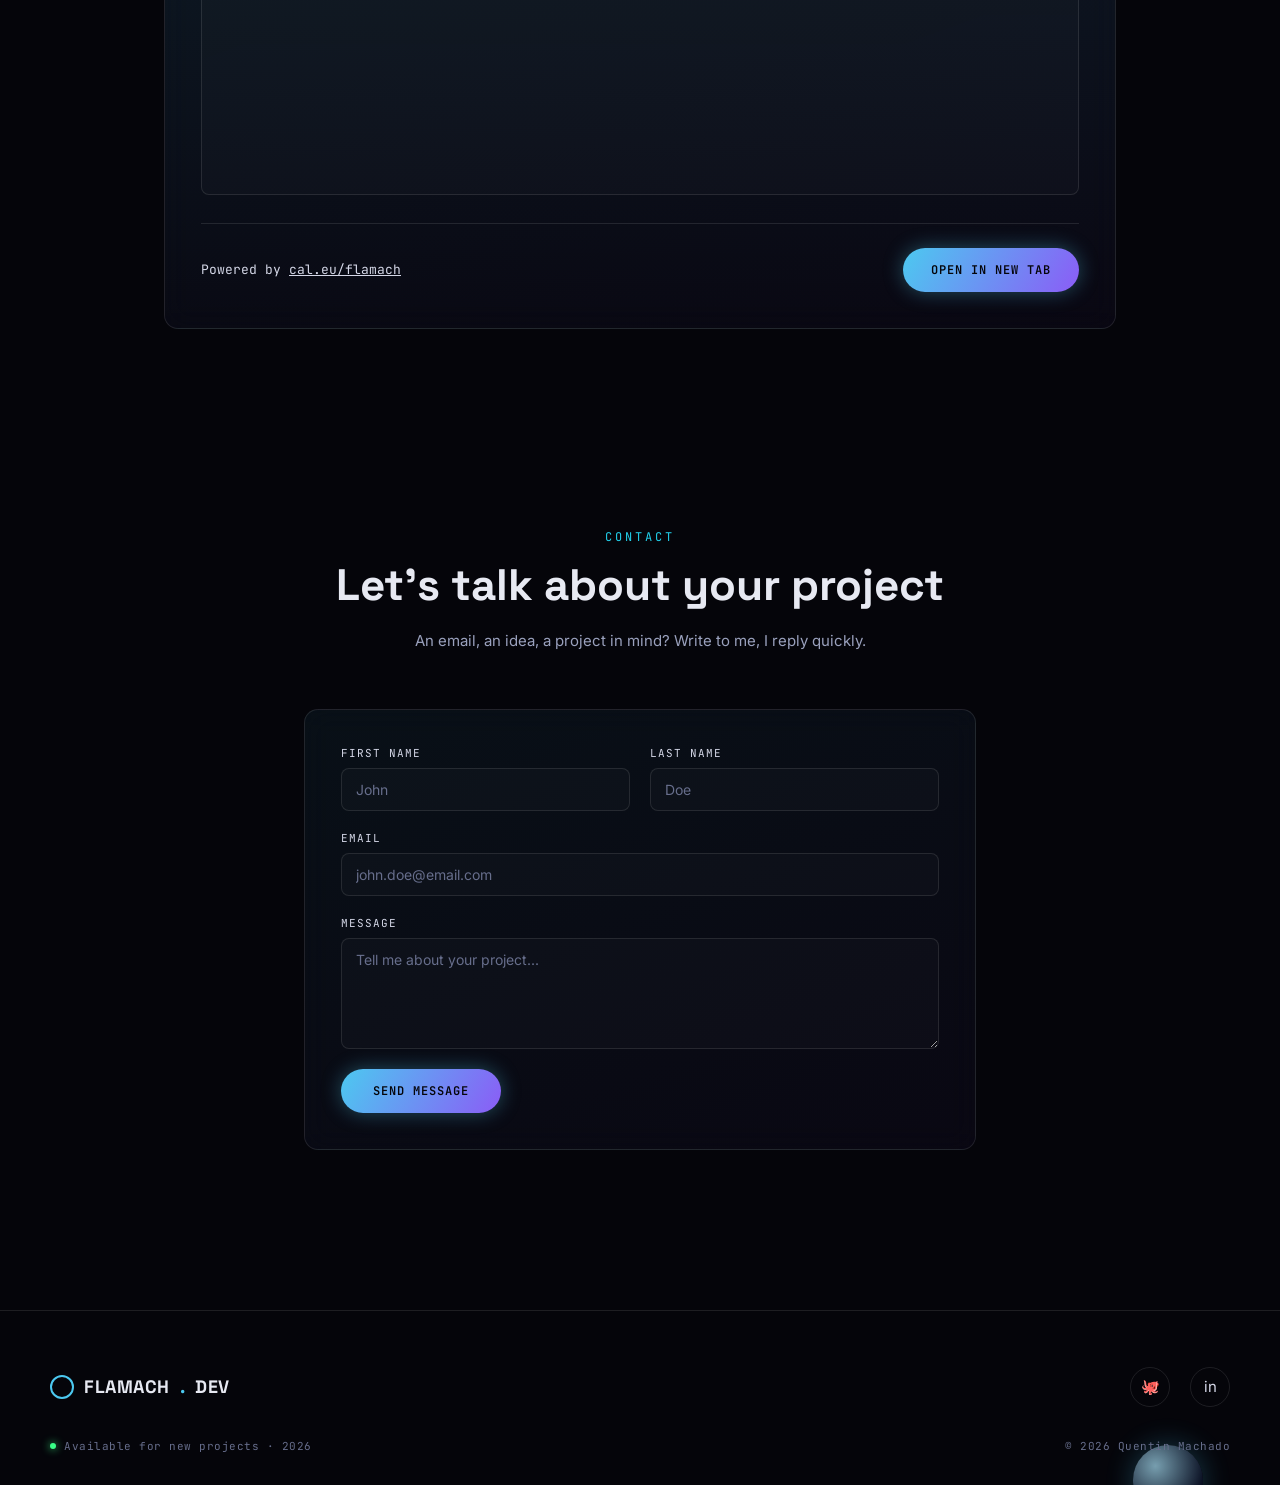
==== commit 56fccc72: "Add AuVieuxSinge demo under /demos/auvieuxsinge/ and link it from the projects grid" ====
--- a/public_html/index.html
+++ b/public_html/index.html
@@ -8,7 +8,7 @@
 <meta name="viewport" content="width=device-width, initial-scale=1">
 <link rel="preconnect" href="https://fonts.googleapis.com">
 <link href="https://fonts.googleapis.com/css2?family=Space+Grotesk:wght@400;500;600;700&family=Inter:wght@400;500;600&family=JetBrains+Mono:wght@400;500;600;700&display=swap" rel="stylesheet">
-<link rel="stylesheet" href="style.css?v=11">
+<link rel="stylesheet" href="style.css?v=12">
 </head>
 <body>
 
@@ -144,7 +144,10 @@
       <h3>Au Vieux Singe</h3>
       <p data-i18n="projects.auvieuxsingeDesc">Website for a neighborhood brasserie and restaurant since 1966 — menu, karaoke and blind test nights, and seasonal fine dining at La Table du Vieux Singe.</p>
       <div class="stack"><span>HTML</span><span>CSS</span><span>JavaScript</span></div>
-      <a href="https://github.com/flamach/AuVieuxSinge" target="_blank" rel="noopener" class="project-link" data-i18n="projects.viewCode">View code ↗</a>
+      <div class="project-links">
+        <a href="https://github.com/flamach/AuVieuxSinge" target="_blank" rel="noopener" class="project-link" data-i18n="projects.viewCode">View code ↗</a>
+        <a href="/demos/auvieuxsinge/" target="_blank" rel="noopener" class="project-link" data-i18n="projects.viewDemo">View demo ↗</a>
+      </div>
     </article>
 
     <article class="project-card">
--- a/public_html/style.css
+++ b/public_html/style.css
@@ -374,6 +374,8 @@
   font-size: 12px; letter-spacing: 1px; text-transform: uppercase; color: var(--accent);
   border-top: 1px solid var(--hairline-color); padding-top: 18px; margin-top: auto;
 }
+.project-links { display: flex; gap: 20px; border-top: 1px solid var(--hairline-color); padding-top: 18px; margin-top: auto; }
+.project-links .project-link { border-top: none; padding-top: 0; margin-top: 0; }
 
 /* Booking */
 .booking { position: relative; z-index: 1; max-width: 1000px; margin: 0 auto; padding: 100px 24px; scroll-margin-top: 0px; }
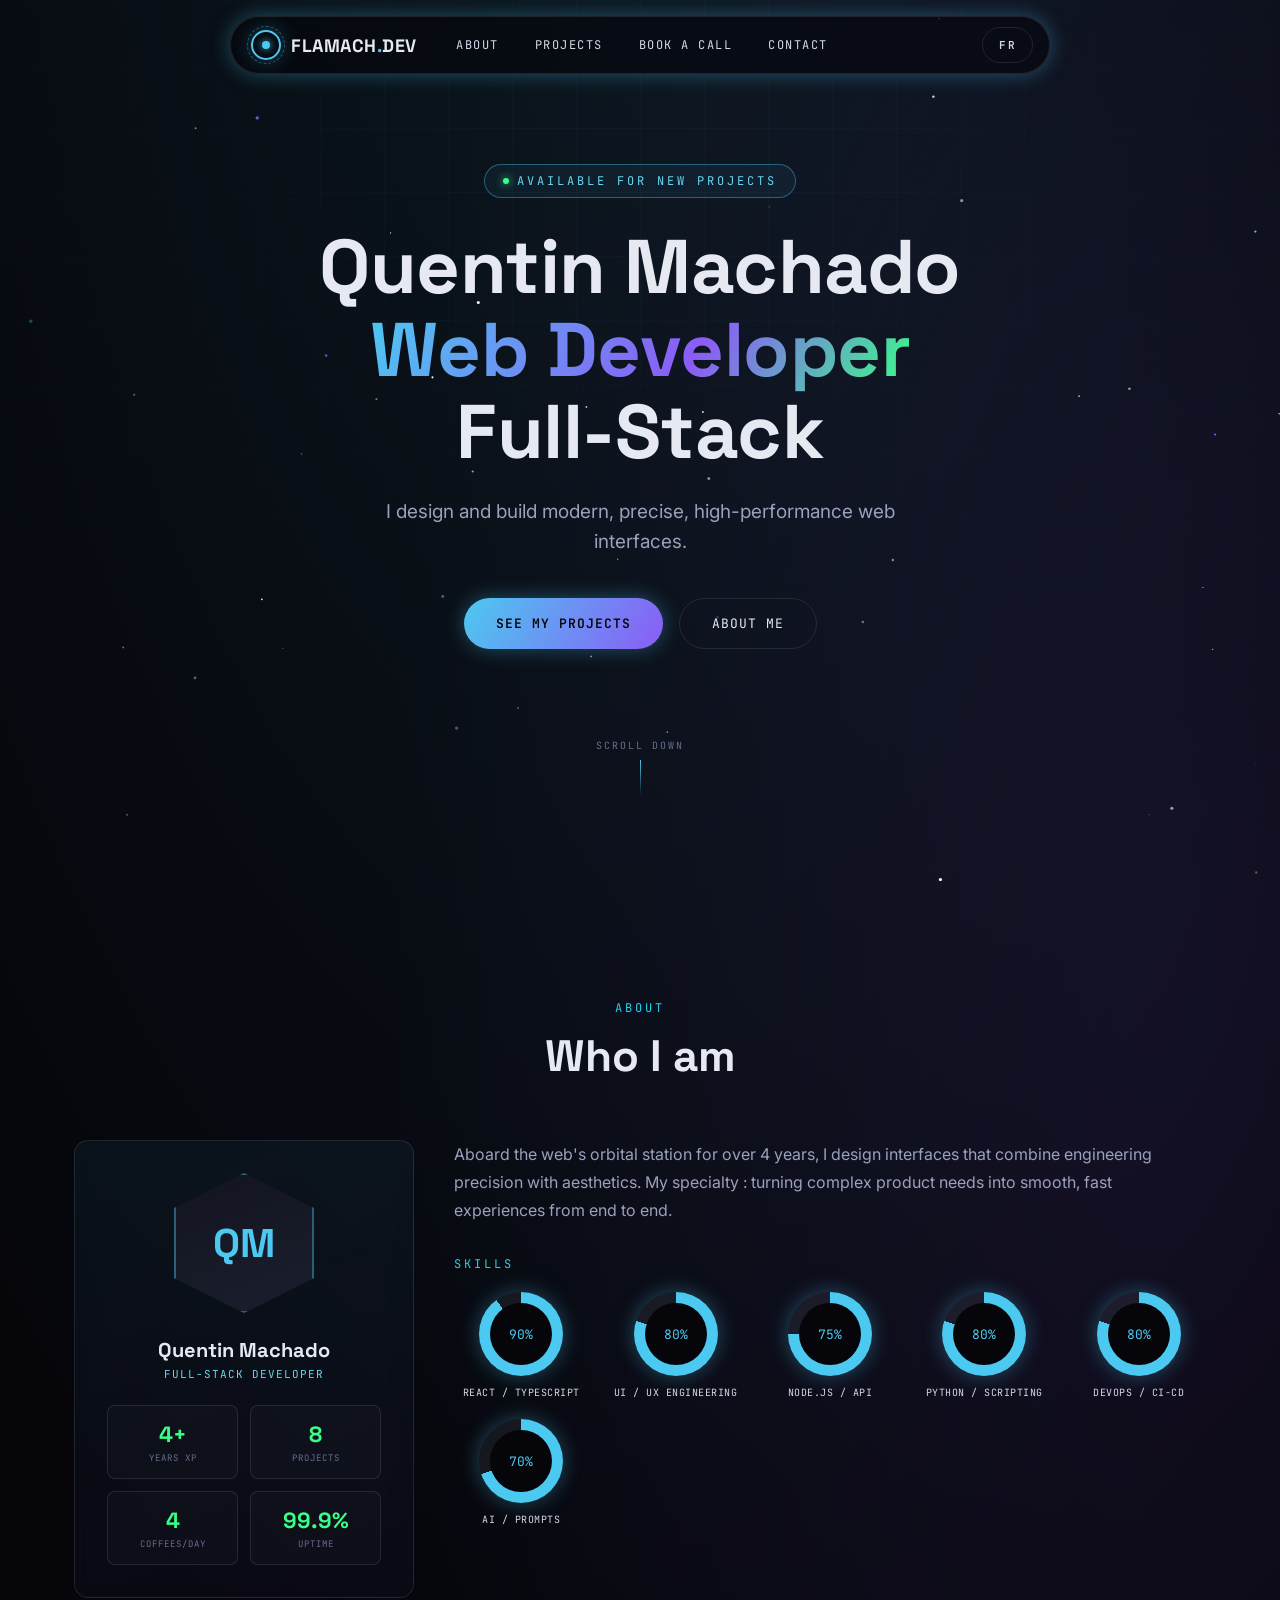
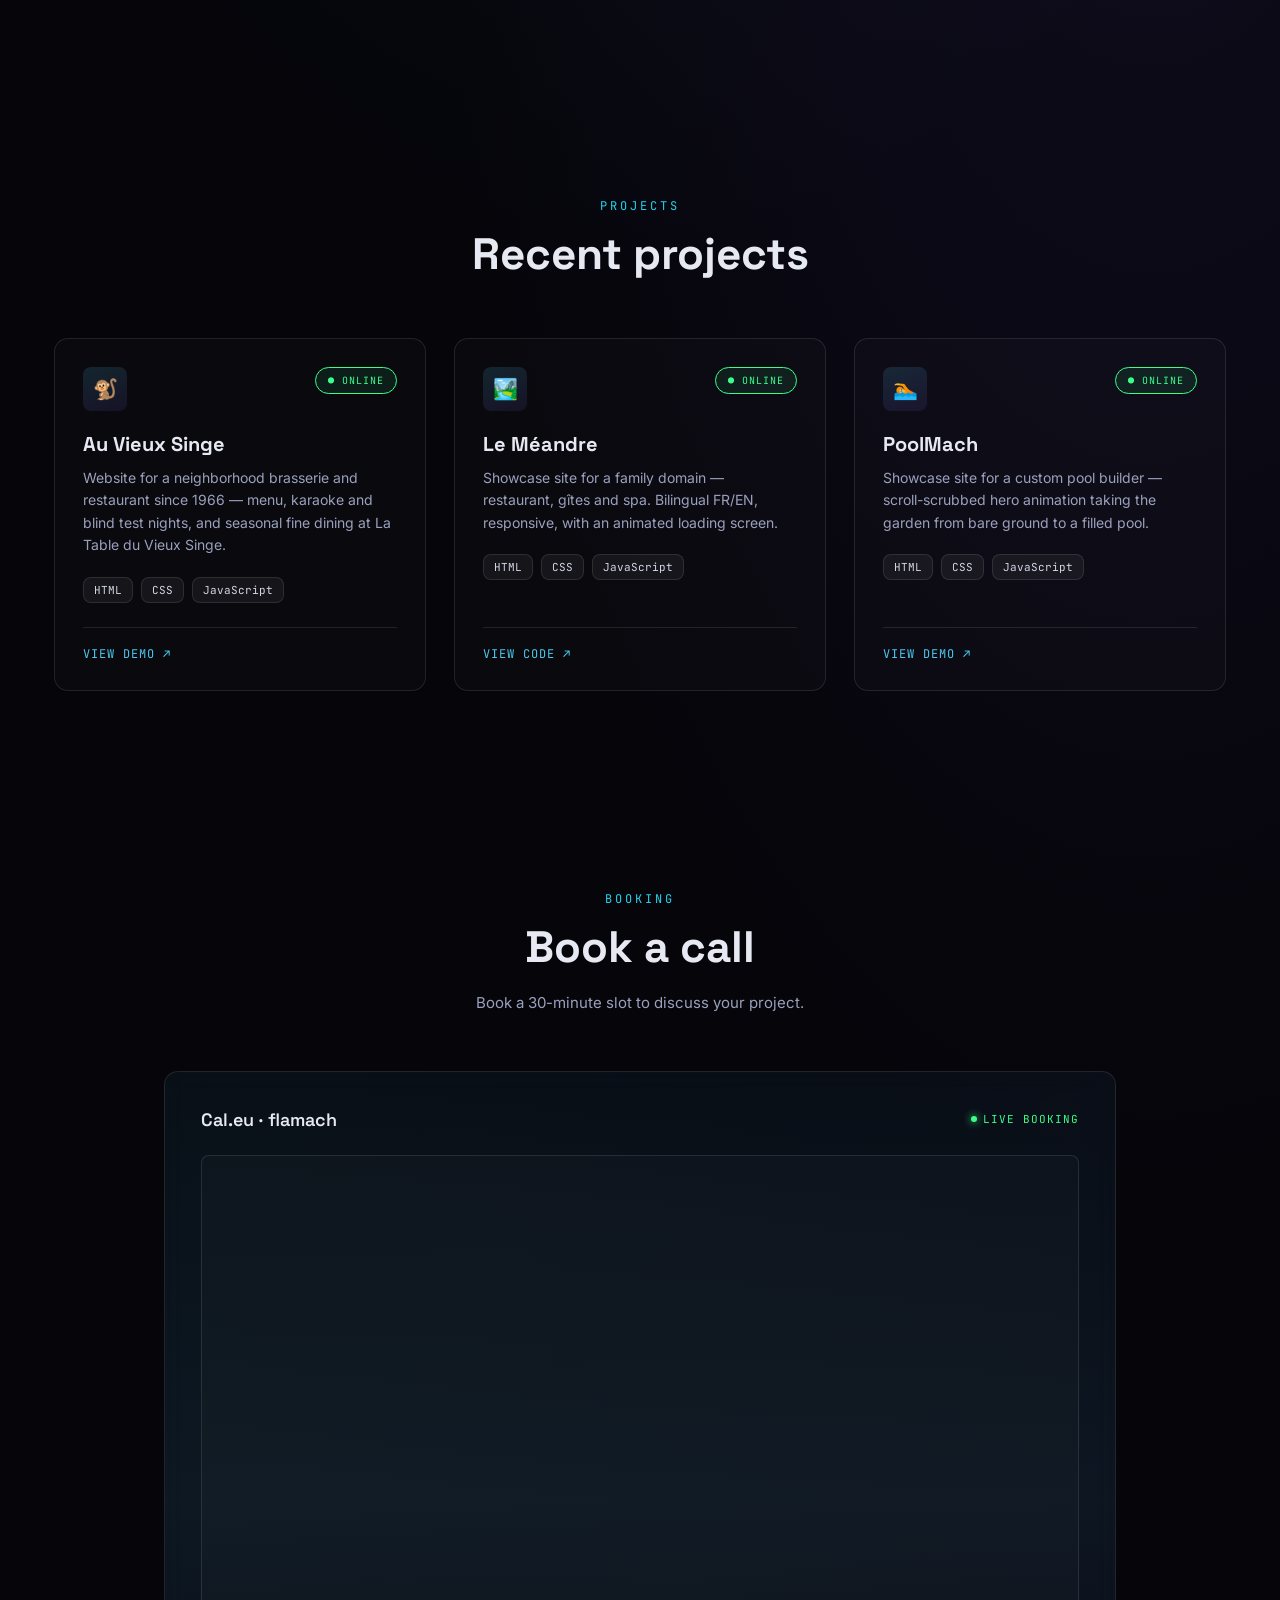
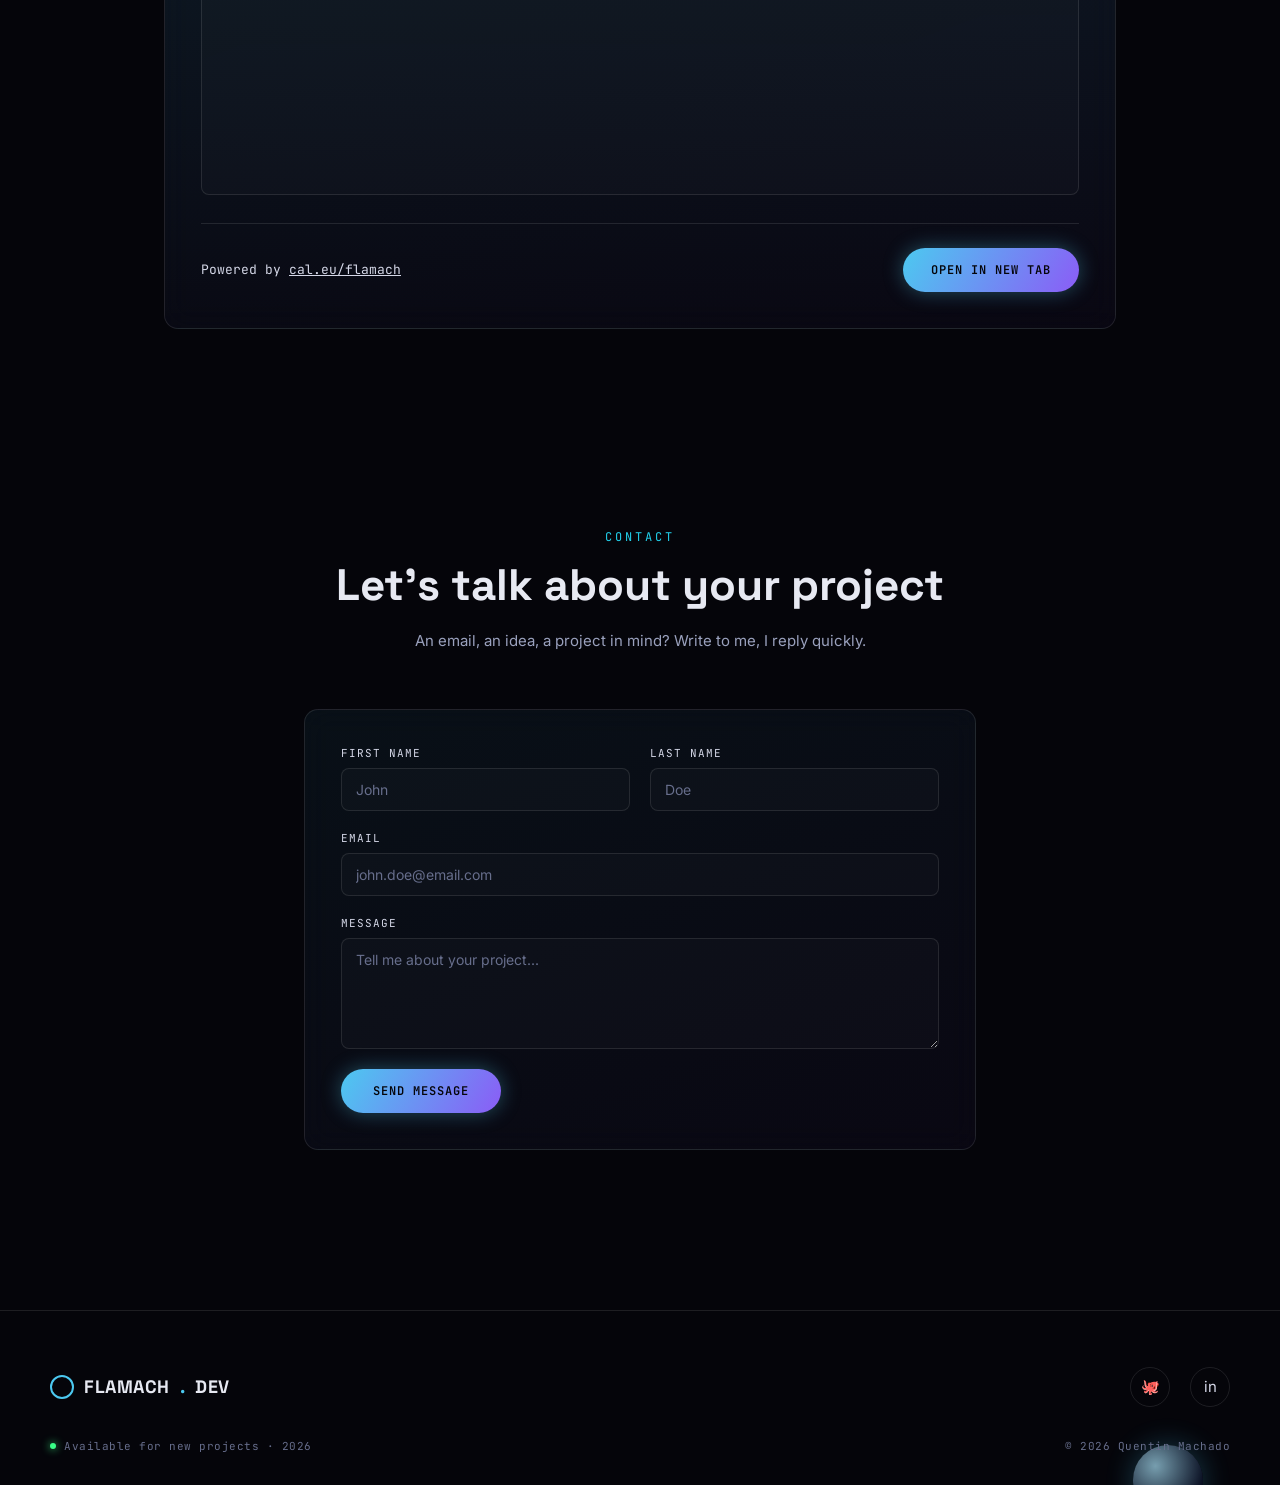
==== commit f8212596: "Drop the "view code" link from demo project cards, keep only the demo link" ====
--- a/public_html/index.html
+++ b/public_html/index.html
@@ -8,7 +8,7 @@
 <meta name="viewport" content="width=device-width, initial-scale=1">
 <link rel="preconnect" href="https://fonts.googleapis.com">
 <link href="https://fonts.googleapis.com/css2?family=Space+Grotesk:wght@400;500;600;700&family=Inter:wght@400;500;600&family=JetBrains+Mono:wght@400;500;600;700&display=swap" rel="stylesheet">
-<link rel="stylesheet" href="style.css?v=12">
+<link rel="stylesheet" href="style.css?v=13">
 </head>
 <body>
 
@@ -144,10 +144,7 @@
       <h3>Au Vieux Singe</h3>
       <p data-i18n="projects.auvieuxsingeDesc">Website for a neighborhood brasserie and restaurant since 1966 — menu, karaoke and blind test nights, and seasonal fine dining at La Table du Vieux Singe.</p>
       <div class="stack"><span>HTML</span><span>CSS</span><span>JavaScript</span></div>
-      <div class="project-links">
-        <a href="https://github.com/flamach/AuVieuxSinge" target="_blank" rel="noopener" class="project-link" data-i18n="projects.viewCode">View code ↗</a>
-        <a href="/demos/auvieuxsinge/" target="_blank" rel="noopener" class="project-link" data-i18n="projects.viewDemo">View demo ↗</a>
-      </div>
+      <a href="/demos/auvieuxsinge/" target="_blank" rel="noopener" class="project-link" data-i18n="projects.viewDemo">View demo ↗</a>
     </article>
 
     <article class="project-card">
--- a/public_html/style.css
+++ b/public_html/style.css
@@ -374,8 +374,6 @@
   font-size: 12px; letter-spacing: 1px; text-transform: uppercase; color: var(--accent);
   border-top: 1px solid var(--hairline-color); padding-top: 18px; margin-top: auto;
 }
-.project-links { display: flex; gap: 20px; border-top: 1px solid var(--hairline-color); padding-top: 18px; margin-top: auto; }
-.project-links .project-link { border-top: none; padding-top: 0; margin-top: 0; }
 
 /* Booking */
 .booking { position: relative; z-index: 1; max-width: 1000px; margin: 0 auto; padding: 100px 24px; scroll-margin-top: 0px; }
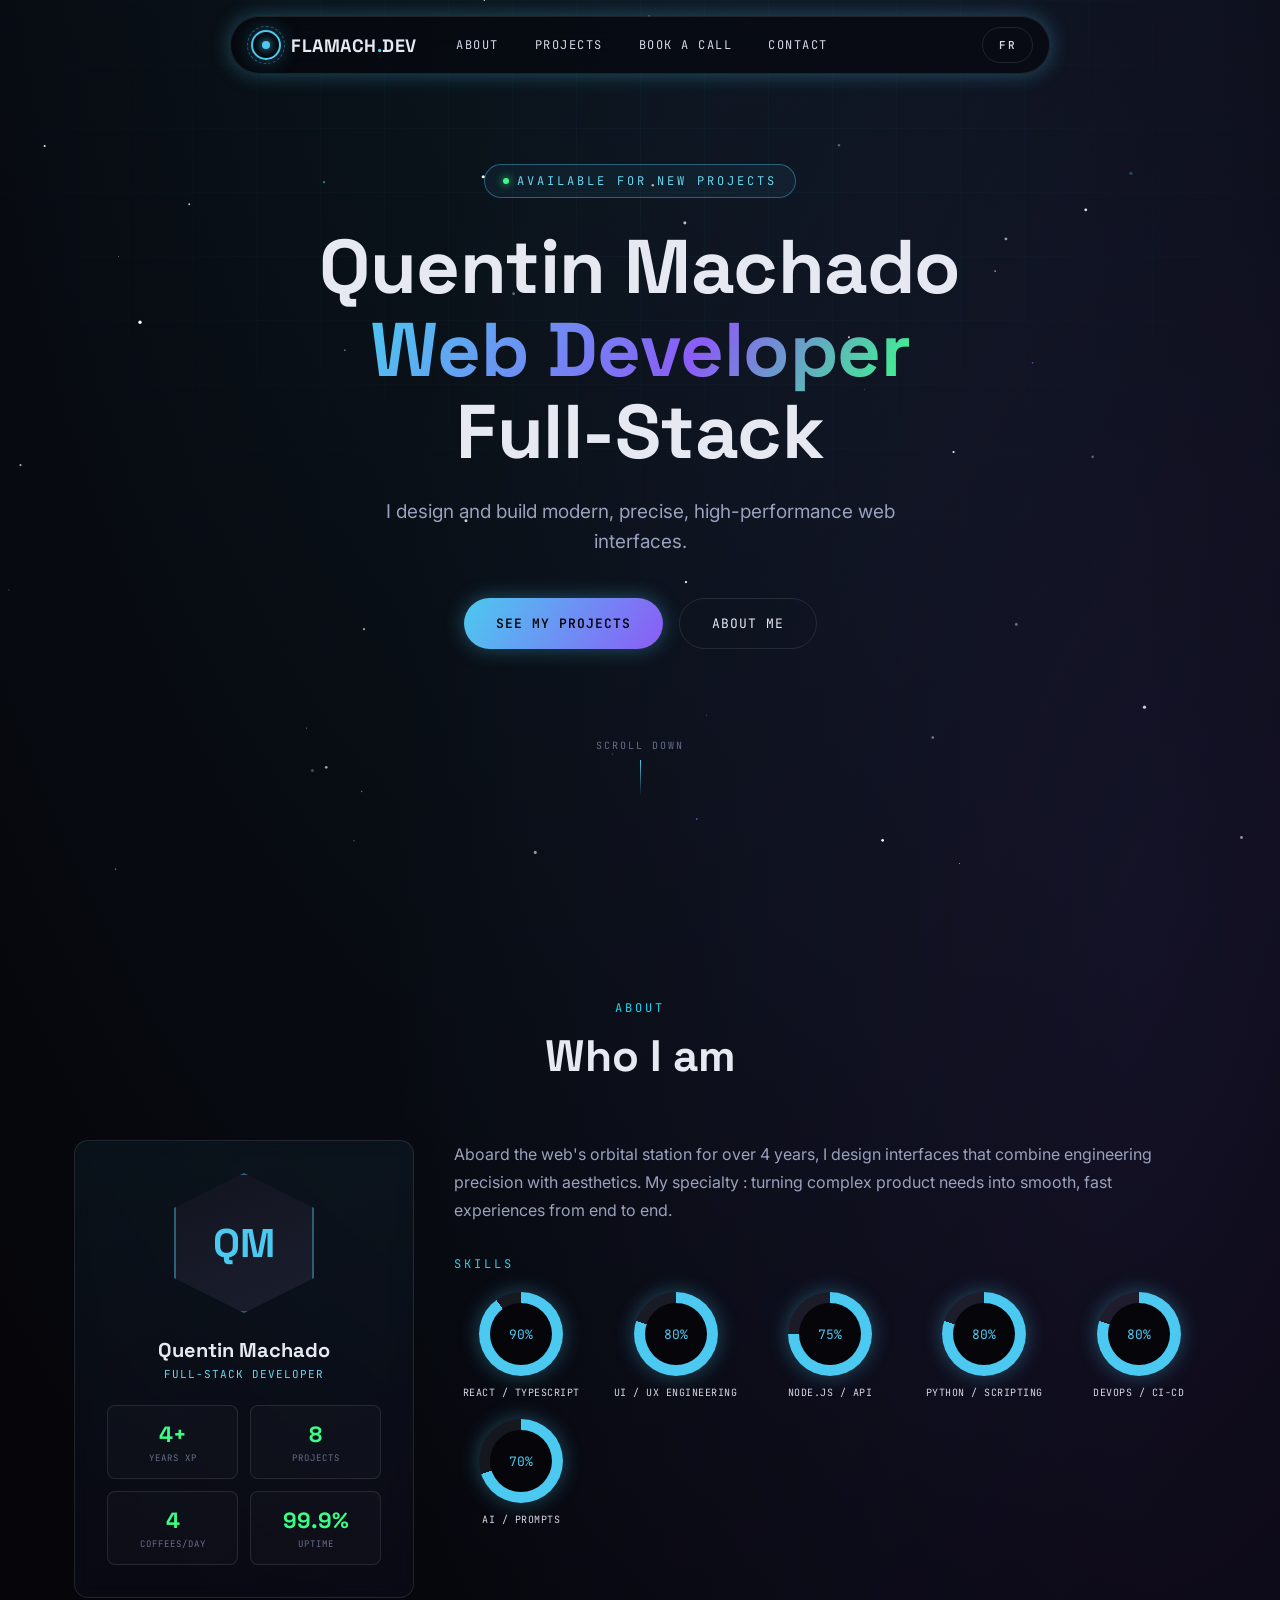
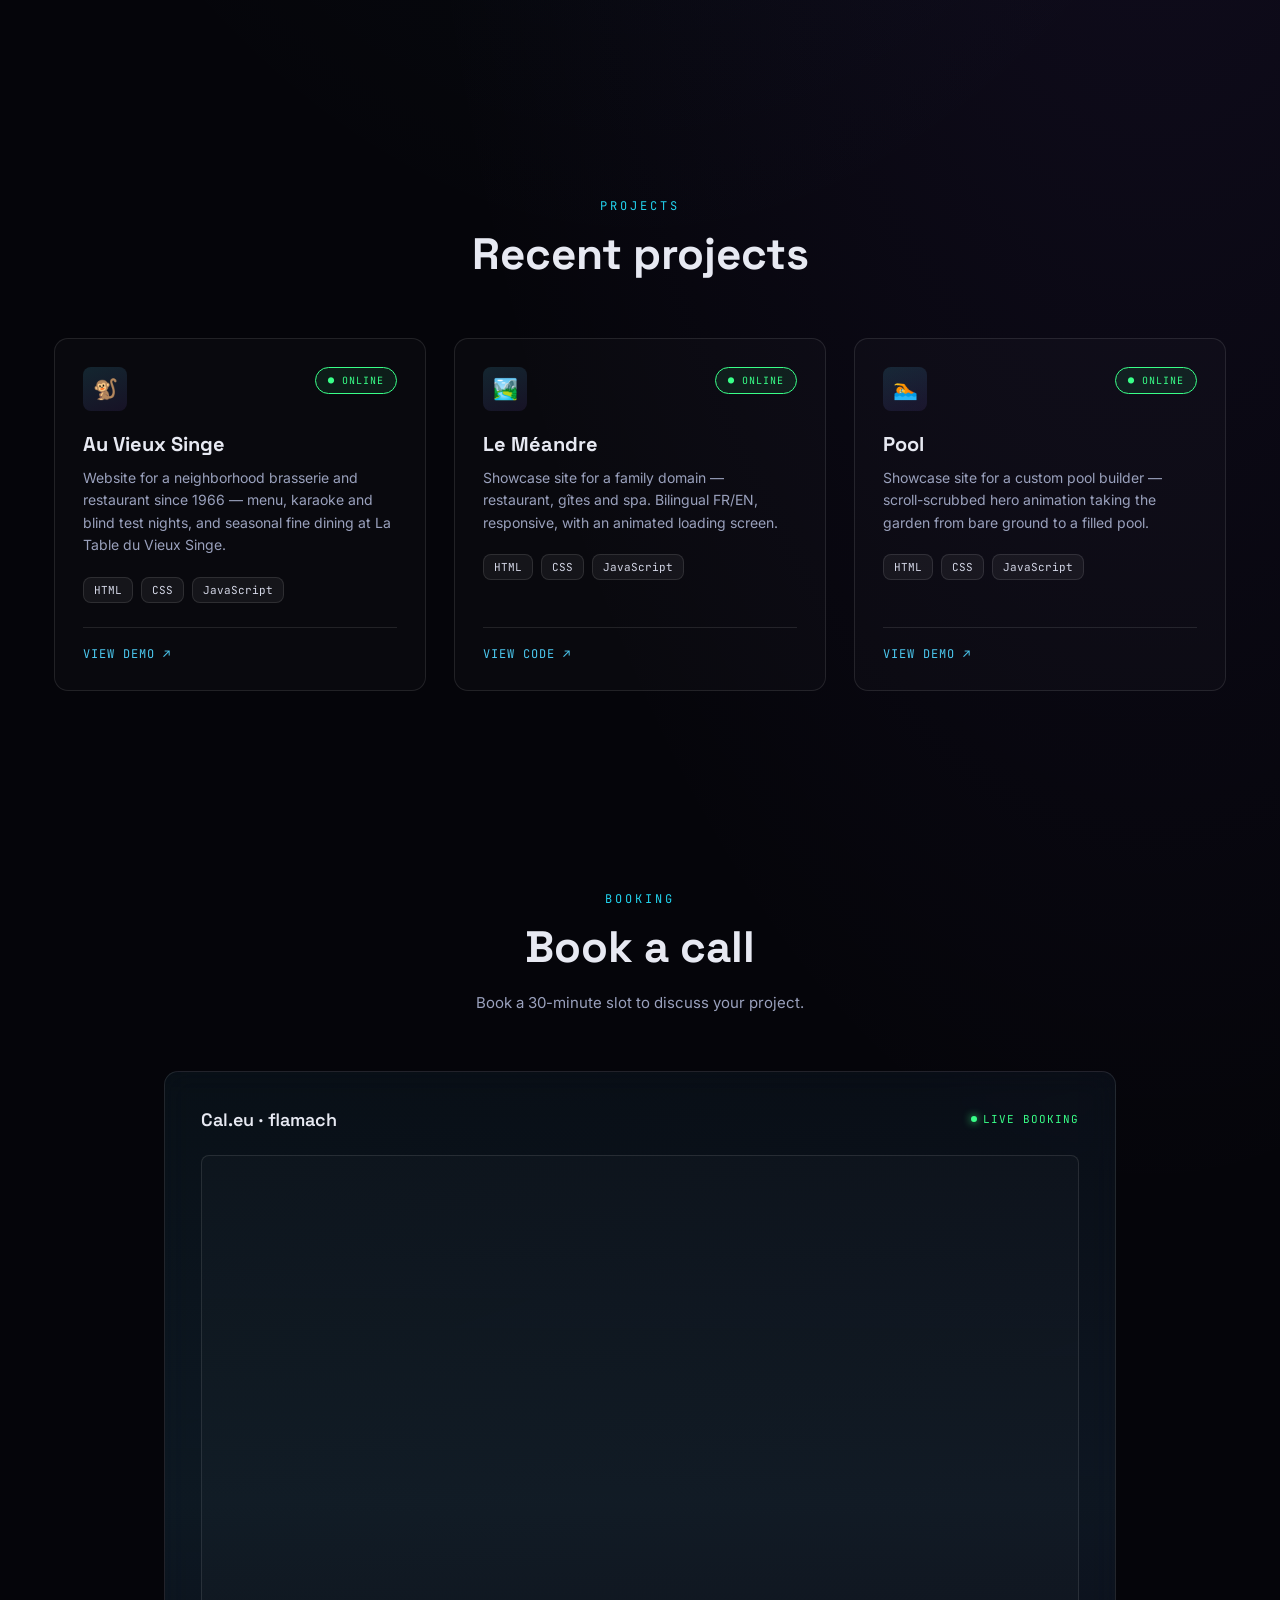
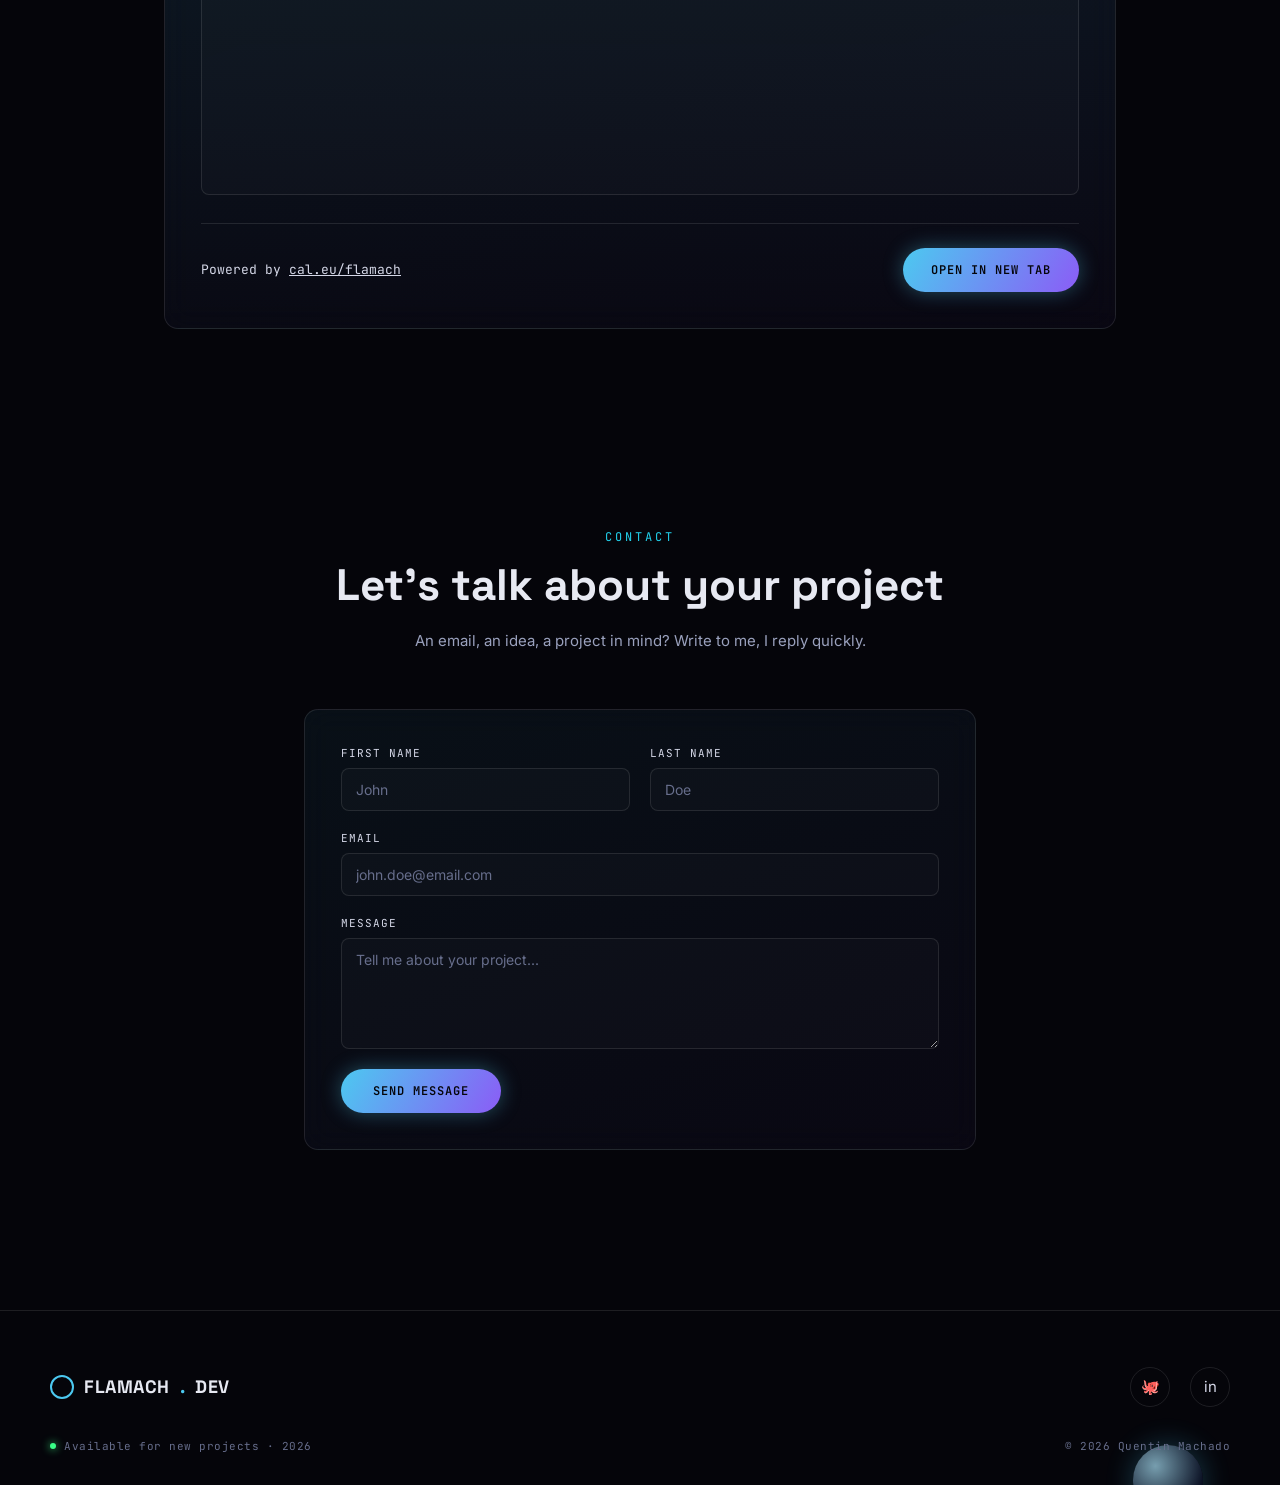
==== commit 2cdce15a: "Rename PoolMach project to Pool across the portfolio and demo path" ====
--- a/public_html/index.html
+++ b/public_html/index.html
@@ -163,10 +163,10 @@
         <div class="project-icon">🏊</div>
         <span class="status status-online" data-i18n="projects.statusOnline">● Online</span>
       </div>
-      <h3>PoolMach</h3>
-      <p data-i18n="projects.poolmachDesc">Showcase site for a custom pool builder — scroll-scrubbed hero animation taking the garden from bare ground to a filled pool.</p>
+      <h3>Pool</h3>
+      <p data-i18n="projects.poolDesc">Showcase site for a custom pool builder — scroll-scrubbed hero animation taking the garden from bare ground to a filled pool.</p>
       <div class="stack"><span>HTML</span><span>CSS</span><span>JavaScript</span></div>
-      <a href="/demos/poolmach/" target="_blank" rel="noopener" class="project-link" data-i18n="projects.viewDemo">View demo ↗</a>
+      <a href="/demos/pool/" target="_blank" rel="noopener" class="project-link" data-i18n="projects.viewDemo">View demo ↗</a>
     </article>
   </div>
 </section>
@@ -295,6 +295,6 @@
   });
 </script>
 <script src="script.js?v=2"></script>
-<script src="i18n.js?v=3"></script>
+<script src="i18n.js?v=4"></script>
 </body>
 </html>
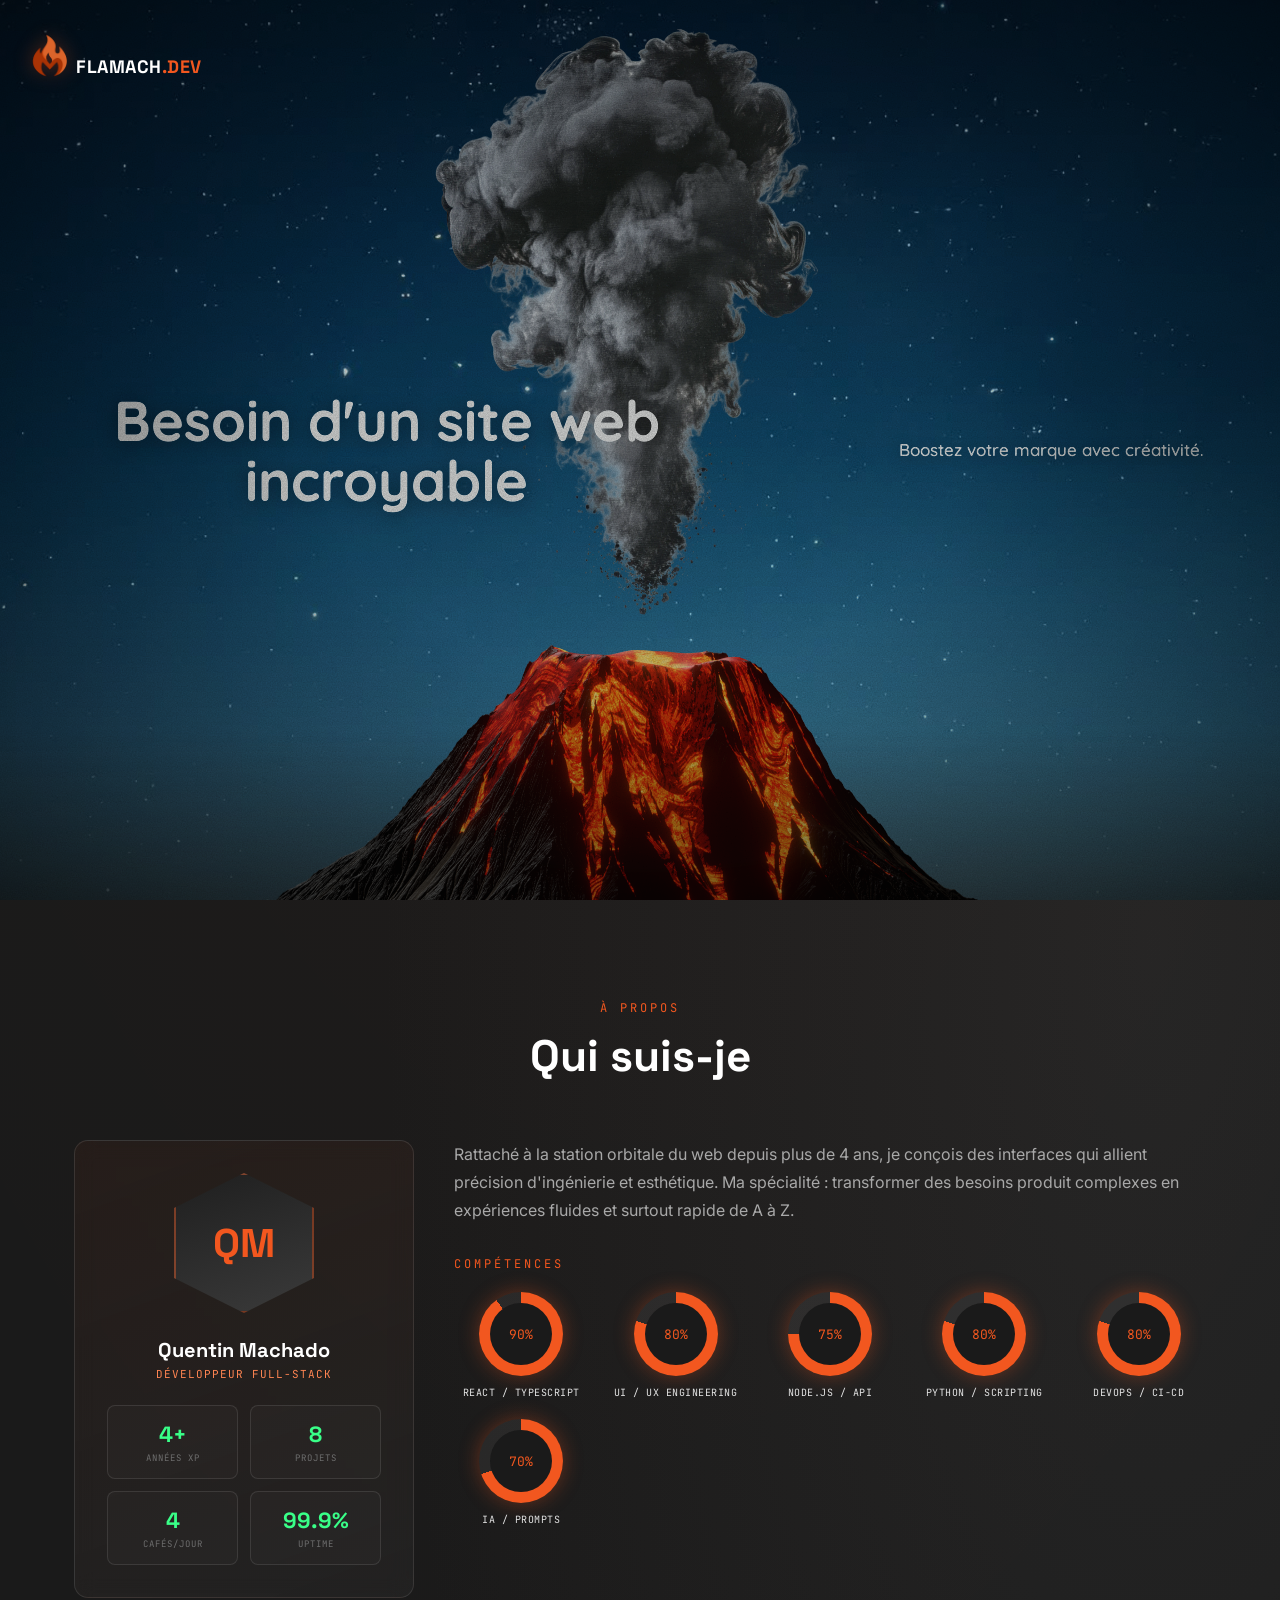
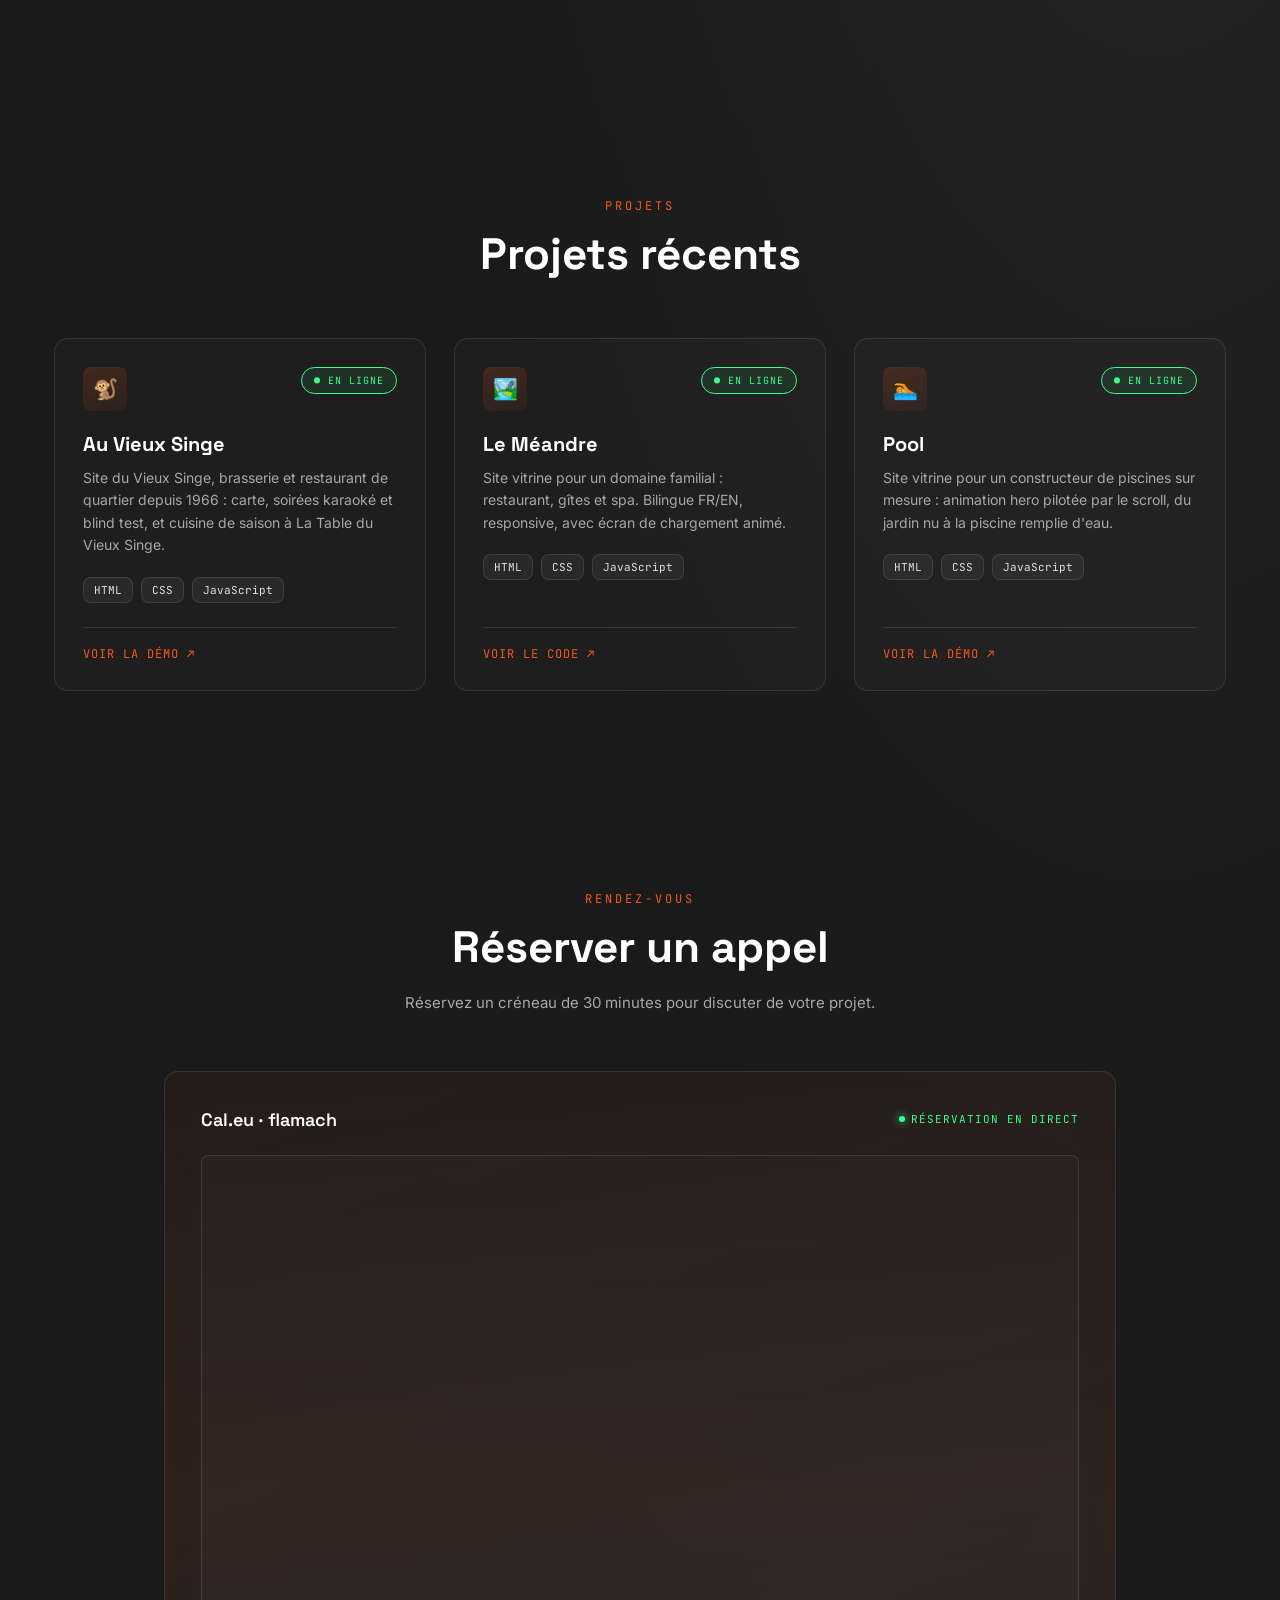
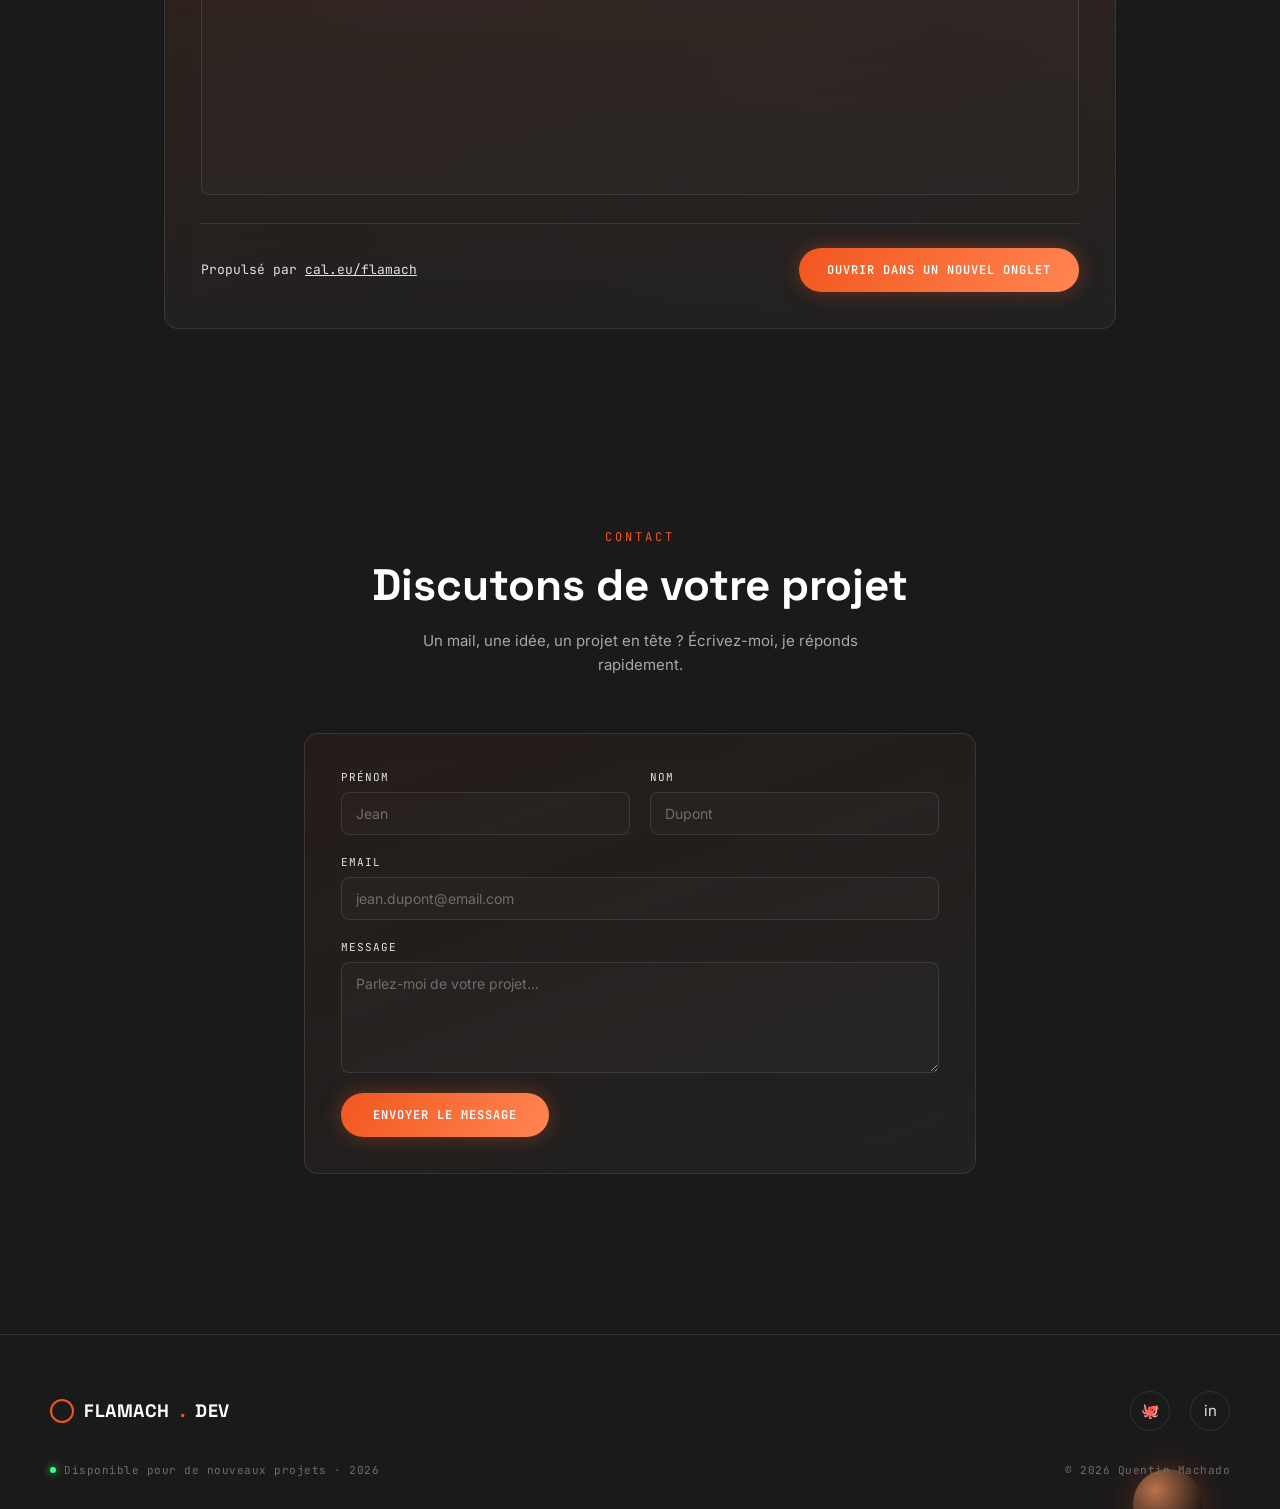
==== commit b143d427: "Add scroll-scrubbed hero scene animation, light/dark favicons, and Kmie Piercings demo Replaces the " ====
--- a/public_html/index.html
+++ b/public_html/index.html
@@ -3,12 +3,19 @@
 <head>
 <meta charset="utf-8">
 <title data-i18n="page.title">Quentin Machado — Full-Stack Web Developer</title>
-<link rel="icon" type="image/png" href="input/favicon-32x32.png">
+<link rel="icon" href="input/favicon_light/favicon.ico" media="(prefers-color-scheme: light)">
+<link rel="icon" href="input/favicon_dark/favicon.ico" media="(prefers-color-scheme: dark)">
+<link rel="icon" type="image/png" sizes="32x32" href="input/favicon_light/favicon-32x32.png" media="(prefers-color-scheme: light)">
+<link rel="icon" type="image/png" sizes="32x32" href="input/favicon_dark/favicon-32x32.png" media="(prefers-color-scheme: dark)">
+<link rel="icon" type="image/png" sizes="16x16" href="input/favicon_light/favicon-16x16.png" media="(prefers-color-scheme: light)">
+<link rel="icon" type="image/png" sizes="16x16" href="input/favicon_dark/favicon-16x16.png" media="(prefers-color-scheme: dark)">
+<link rel="apple-touch-icon" href="input/favicon_light/apple-touch-icon.png" media="(prefers-color-scheme: light)">
+<link rel="apple-touch-icon" href="input/favicon_dark/apple-touch-icon.png" media="(prefers-color-scheme: dark)">
 <meta name="description" data-i18n-content="page.description" content="Quentin Machado, full-stack web developer. Modern, precise, high-performance interfaces.">
 <meta name="viewport" content="width=device-width, initial-scale=1">
 <link rel="preconnect" href="https://fonts.googleapis.com">
-<link href="https://fonts.googleapis.com/css2?family=Space+Grotesk:wght@400;500;600;700&family=Inter:wght@400;500;600&family=JetBrains+Mono:wght@400;500;600;700&display=swap" rel="stylesheet">
-<link rel="stylesheet" href="style.css?v=13">
+<link href="https://fonts.googleapis.com/css2?family=Space+Grotesk:wght@400;500;600;700&family=Inter:wght@400;500;600&family=JetBrains+Mono:wght@400;500;600;700&family=Quicksand:wght@500;600;700&display=swap" rel="stylesheet">
+<link rel="stylesheet" href="style.css?v=61">
 </head>
 <body>
 
@@ -16,61 +23,232 @@
 <div class="grid-overlay"></div>
 <div class="scan-overlay"></div>
 
-<nav class="nav" id="nav">
-  <div class="brand">
-    <span class="brand-orb">
-      <span class="brand-dot"></span>
-      <span class="brand-ring"></span>
-    </span>
-    <span>FLAMACH<span class="accent">.</span>DEV</span>
-  </div>
-
-  <div class="nav-links" id="nav-links">
-    <span class="nav-glass" id="nav-glass" aria-hidden="true"></span>
-    <a href="#about" data-section="about" data-i18n="nav.about">About</a>
-    <a href="#projects" data-section="projects" data-i18n="nav.projects">Projects</a>
-    <a href="#booking" data-section="booking" data-i18n="nav.booking">Book a call</a>
-    <a href="#contact" data-section="contact" data-i18n="nav.contact">Contact</a>
-  </div>
-
-  <div class="nav-right">
-    <button type="button" class="lang-toggle" id="lang-toggle" aria-label="Switch to French">
-      <span id="lang-toggle-label">FR</span>
-    </button>
-    <button class="menu-toggle" id="menu-toggle" data-i18n-aria-label="menu.open" aria-label="Open menu">☰</button>
-  </div>
-</nav>
-
-<div class="mobile-menu" id="mobile-menu">
-  <a href="#about" data-section="about" data-i18n="nav.about">About</a>
-  <a href="#projects" data-section="projects" data-i18n="nav.projects">Projects</a>
-  <a href="#booking" data-section="booking" data-i18n="nav.booking">Book a call</a>
-  <a href="#contact" data-section="contact" data-i18n="nav.contact">Contact</a>
-</div>
+<a href="#hero" class="site-brand" aria-label="Flamach.dev">
+  <img src="input/logo_light_transludent.png" alt="" class="site-brand-logo">
+  <span class="site-brand-text">FLAMACH<span class="accent">.</span><span class="accent">DEV</span></span>
+</a>
 
 <section id="hero" class="hero">
-  <div class="badge">
-    <span class="pulse-dot"></span>
-    <span data-i18n="hero.badge">Available for new projects</span>
-  </div>
-
-  <h1 class="hero-title" data-i18n-html="hero.title">
-    Quentin Machado <br>
-    <span class="gradient-text">Web Developer</span> <br>
-    Full-Stack
-  </h1>
-
-  <p class="hero-sub" data-i18n="hero.sub">I design and build modern, precise, high-performance web interfaces.</p>
-
-  <div class="hero-actions">
-    <a href="#projects" class="cta hero-cta" data-i18n="hero.ctaProjects">See my projects</a>
-    <a href="#about" class="ghost-btn" data-i18n="hero.ctaAbout">About me</a>
-  </div>
-
-  <div class="scroll-hint">
-    <span data-i18n="hero.scrollHint">Scroll down</span>
-    <span class="scroll-line"></span>
-  </div>
+  <div class="hero-scenes" id="hero-scenes" aria-hidden="true">
+
+    <!-- Scene 0 — volcano. Each .hero-slide starts off-screen (see its CSS translateY default) and
+         slides to translateY(0) on entry / to data-exit-transform on exit — set by script.js.
+         data-fade (sky only) also opts the layer into the opacity 0<->1 crossfade in style.css. -->
+    <div class="hero-scene is-active" data-scene="0">
+      <div class="hero-parallax">
+
+        <div class="hero-slide hero-slide--sky" data-enter-transform="translateY(-100vh) scale(1.06)" data-exit-transform="translateY(100vh) scale(1.06)" data-fade>
+          <img src="input/animations/anim_1/night_sky.jpeg" alt="" class="hero-layer hero-layer--sky hero-sky-mask-enter" data-depth="0">
+        </div>
+
+        <div class="hero-scene1-ground">
+          <div class="hero-slide hero-slide--volcano" data-exit-transform="translateY(100vh)">
+            <img src="input/animations/anim_1/volcan.png" alt="" class="hero-layer hero-layer--volcano" data-depth="0.25" data-mouse-parallax="none">
+          </div>
+          <div class="hero-slide hero-slide--smoke" data-enter-transform="translateY(100vh)" data-exit-transform="translateY(-100vh)">
+            <div class="hero-layer hero-layer--smoke" data-depth="0.7" data-mouse-parallax="0.5">
+              <img src="input/animations/anim_1/smoke_3.png" alt="" class="hero-smoke-img">
+            </div>
+          </div>
+        </div>
+
+      </div>
+      <div class="hero-text">
+        <span class="hero-text-main" data-i18n="hero.scene1.title">Need an incredible website</span>
+        <span class="hero-text-sub" data-i18n="hero.scene1.sub">Boost your brand with creativity.</span>
+      </div>
+    </div>
+
+    <!-- Scene 1 — moon -->
+    <div class="hero-scene" data-scene="1">
+      <div class="hero-parallax">
+
+        <div class="hero-slide hero-slide--sky" data-enter-transform="translateY(-100vh) scale(1.06)" data-exit-transform="translateY(100vh) scale(1.06)" data-fade>
+          <img src="input/animations/anim_2/sky.jpg" alt="" class="hero-layer hero-scene2-sky hero-sky-mask-enter" data-depth="0">
+        </div>
+
+        <div class="hero-slide hero-slide--moon" data-exit-transform="translateY(100vh)">
+          <img src="input/animations/anim_2/moon.png" alt="" class="hero-layer hero-scene2-moon" data-depth="0">
+        </div>
+
+        <div class="hero-slide hero-slide--astronaut" data-exit-transform="translateY(-100vh)">
+          <div class="hero-layer hero-float" data-depth="0.3">
+            <div class="hero-float-img hero-scene2-astronaut-img"></div>
+          </div>
+        </div>
+
+        <div class="hero-slide hero-slide--butterfly" data-exit-transform="translateY(-100vh)">
+          <div class="hero-layer hero-float" data-depth="0.42">
+            <div class="hero-float-img hero-scene2-butterfly-img"></div>
+          </div>
+        </div>
+
+      </div>
+      <div class="hero-text">
+        <span class="hero-text-main" data-i18n="hero.scene2.title">Exceptional design</span>
+        <span class="hero-text-sub" data-i18n="hero.scene2.sub">We build a memorable identity and elevate your online presence.</span>
+      </div>
+    </div>
+
+    <!-- Scene 2 — lavender rock -->
+    <div class="hero-scene" data-scene="2">
+      <div class="hero-parallax">
+
+        <div class="hero-slide hero-slide--sky" data-enter-transform="translateY(-100vh) scale(1.06)" data-exit-transform="translateY(100vh) scale(1.06)" data-fade>
+          <img src="input/animations/anim_3/clouds.png" alt="" class="hero-layer hero-scene3-sky hero-sky-mask-enter" data-depth="0">
+        </div>
+
+        <div class="hero-slide hero-slide--rock" data-exit-transform="translateY(100vh)">
+          <div class="hero-layer hero-float" data-depth="0.3">
+            <img src="input/animations/anim_3/lavender_rock.png" alt="" class="hero-float-img hero-scene3-rock-img">
+          </div>
+        </div>
+
+      </div>
+      <div class="hero-text hero-text--single">
+        <span class="hero-text-main" data-i18n-html="hero.scene3.title">Powerful experiences<br>for a unique brand</span>
+      </div>
+    </div>
+
+    <!-- Scene 3 — desert with scattered rocks. Layer order back-to-front: fond_gris (sky) ->
+         clouds + rocky-floor (second plan / midground, both depth ~0.15) -> rocher_1-3 (premier
+         plan, full mouse parallax) -> the 18 mini_rock images scattered across the whole scene at
+         low depth so they barely react to the mouse, reading as distant debris in front of the clouds. -->
+    <div class="hero-scene" data-scene="3">
+      <div class="hero-parallax">
+
+        <div class="hero-slide hero-slide--sky" data-enter-transform="translateY(-100vh) scale(1.06)" data-exit-transform="translateY(100vh) scale(1.06)" data-fade>
+          <img src="input/animations/anim_4/fond_gris.jpg" alt="" class="hero-layer hero-scene4-sky hero-sky-mask-enter" data-depth="0">
+        </div>
+
+        <div class="hero-slide hero-slide--clouds4" data-exit-transform="translateY(100vh)">
+          <div class="hero-layer hero-float" data-depth="0.15" data-mouse-parallax="none">
+            <img src="input/animations/anim_4/clouds.png" alt="" class="hero-clouds4-img">
+          </div>
+        </div>
+
+        <div class="hero-slide hero-slide--rocky-floor" data-exit-transform="translateY(100vh)">
+          <div class="hero-layer hero-float" data-depth="0.15" data-mouse-parallax="none">
+            <img src="input/animations/anim_4/rocky floor.png" alt="" class="hero-rocky-floor-img">
+          </div>
+        </div>
+
+        <div class="hero-slide hero-slide--rocher1" data-exit-transform="translateY(100vh)">
+          <div class="hero-layer hero-float" data-depth="0.3">
+            <img src="input/animations/anim_4/rocher_1.png" alt="" class="hero-float-img hero-rock-img">
+          </div>
+        </div>
+
+        <div class="hero-slide hero-slide--rocher2" data-exit-transform="translateY(100vh)">
+          <div class="hero-layer hero-float" data-depth="0.28">
+            <img src="input/animations/anim_4/rocher_2.png" alt="" class="hero-float-img hero-rock-img">
+          </div>
+        </div>
+
+        <div class="hero-slide hero-slide--rocher3" data-exit-transform="translateY(100vh)">
+          <div class="hero-layer hero-float" data-depth="0.2">
+            <img src="input/animations/anim_4/rocher_3.png" alt="" class="hero-float-img hero-rock-img">
+          </div>
+        </div>
+
+        <div class="hero-slide hero-mini-rock" data-exit-transform="translateY(100vh)" style="--x:6%; --y:8%; --size:32px; --ar:150/120; --delay:0s;">
+          <div class="hero-layer hero-float" data-depth="0.06">
+            <img src="input/animations/anim_4/mini_rock/mini_rocher_t.png" alt="" class="hero-float-img hero-rock-img">
+          </div>
+        </div>
+        <div class="hero-slide hero-mini-rock" data-exit-transform="translateY(100vh)" style="--x:18%; --y:48%; --size:20px; --ar:119/106; --delay:0.3s;">
+          <div class="hero-layer hero-float" data-depth="0.09">
+            <img src="input/animations/anim_4/mini_rock/mini_rocher_t2.png" alt="" class="hero-float-img hero-rock-img">
+          </div>
+        </div>
+        <div class="hero-slide hero-mini-rock" data-exit-transform="translateY(100vh)" style="--x:33%; --y:6%; --size:24px; --ar:113/99; --delay:0.6s;">
+          <div class="hero-layer hero-float" data-depth="0.07">
+            <img src="input/animations/anim_4/mini_rock/mini_rocher_t3.png" alt="" class="hero-float-img hero-rock-img">
+          </div>
+        </div>
+        <div class="hero-slide hero-mini-rock" data-exit-transform="translateY(100vh)" style="--x:47%; --y:34%; --size:14px; --ar:81/81; --delay:0.9s;">
+          <div class="hero-layer hero-float" data-depth="0.1">
+            <img src="input/animations/anim_4/mini_rock/mini_rocher_t4.png" alt="" class="hero-float-img hero-rock-img">
+          </div>
+        </div>
+        <div class="hero-slide hero-mini-rock" data-exit-transform="translateY(100vh)" style="--x:62%; --y:12%; --size:30px; --ar:119/143; --delay:1.2s;">
+          <div class="hero-layer hero-float" data-depth="0.08">
+            <img src="input/animations/anim_4/mini_rock/mini_rocher_t5.png" alt="" class="hero-float-img hero-rock-img">
+          </div>
+        </div>
+        <div class="hero-slide hero-mini-rock" data-exit-transform="translateY(100vh)" style="--x:74%; --y:44%; --size:18px; --ar:118/127; --delay:1.5s;">
+          <div class="hero-layer hero-float" data-depth="0.06">
+            <img src="input/animations/anim_4/mini_rock/mini_rocher_t6.png" alt="" class="hero-float-img hero-rock-img">
+          </div>
+        </div>
+        <div class="hero-slide hero-mini-rock" data-exit-transform="translateY(100vh)" style="--x:11%; --y:28%; --size:13px; --ar:52/51; --delay:0.15s;">
+          <div class="hero-layer hero-float" data-depth="0.11">
+            <img src="input/animations/anim_4/mini_rock/mini_rocher_t7.png" alt="" class="hero-float-img hero-rock-img">
+          </div>
+        </div>
+        <div class="hero-slide hero-mini-rock" data-exit-transform="translateY(100vh)" style="--x:39%; --y:52%; --size:11px; --ar:46/40; --delay:0.45s;">
+          <div class="hero-layer hero-float" data-depth="0.12">
+            <img src="input/animations/anim_4/mini_rock/mini_rocher_t8.png" alt="" class="hero-float-img hero-rock-img">
+          </div>
+        </div>
+        <div class="hero-slide hero-mini-rock" data-exit-transform="translateY(100vh)" style="--x:53%; --y:22%; --size:11px; --ar:41/39; --delay:0.75s;">
+          <div class="hero-layer hero-float" data-depth="0.07">
+            <img src="input/animations/anim_4/mini_rock/mini_rocher_t9.png" alt="" class="hero-float-img hero-rock-img">
+          </div>
+        </div>
+        <div class="hero-slide hero-mini-rock" data-exit-transform="translateY(100vh)" style="--x:85%; --y:20%; --size:17px; --ar:54/58; --delay:1.05s;">
+          <div class="hero-layer hero-float" data-depth="0.09">
+            <img src="input/animations/anim_4/mini_rock/mini_rocher_t10.png" alt="" class="hero-float-img hero-rock-img">
+          </div>
+        </div>
+        <div class="hero-slide hero-mini-rock" data-exit-transform="translateY(100vh)" style="--x:26%; --y:38%; --size:19px; --ar:60/62; --delay:1.35s;">
+          <div class="hero-layer hero-float" data-depth="0.06">
+            <img src="input/animations/anim_4/mini_rock/mini_rocher_t11.png" alt="" class="hero-float-img hero-rock-img">
+          </div>
+        </div>
+        <div class="hero-slide hero-mini-rock" data-exit-transform="translateY(100vh)" style="--x:68%; --y:6%; --size:22px; --ar:88/71; --delay:1.65s;">
+          <div class="hero-layer hero-float" data-depth="0.08">
+            <img src="input/animations/anim_4/mini_rock/mini_rocher_t12.png" alt="" class="hero-float-img hero-rock-img">
+          </div>
+        </div>
+        <div class="hero-slide hero-mini-rock" data-exit-transform="translateY(100vh)" style="--x:92%; --y:34%; --size:34px; --ar:143/140; --delay:0.2s;">
+          <div class="hero-layer hero-float" data-depth="0.1">
+            <img src="input/animations/anim_4/mini_rock/mini_rocher_t13.png" alt="" class="hero-float-img hero-rock-img">
+          </div>
+        </div>
+        <div class="hero-slide hero-mini-rock" data-exit-transform="translateY(100vh)" style="--x:4%; --y:52%; --size:22px; --ar:111/111; --delay:0.5s;">
+          <div class="hero-layer hero-float" data-depth="0.12">
+            <img src="input/animations/anim_4/mini_rock/mini_rocher_t14.png" alt="" class="hero-float-img hero-rock-img">
+          </div>
+        </div>
+        <div class="hero-slide hero-mini-rock" data-exit-transform="translateY(100vh)" style="--x:95%; --y:8%; --size:15px; --ar:53/53; --delay:0.8s;">
+          <div class="hero-layer hero-float" data-depth="0.05">
+            <img src="input/animations/anim_4/mini_rock/mini_rocher_t15.png" alt="" class="hero-float-img hero-rock-img">
+          </div>
+        </div>
+        <div class="hero-slide hero-mini-rock" data-exit-transform="translateY(100vh)" style="--x:57%; --y:44%; --size:17px; --ar:79/74; --delay:1.1s;">
+          <div class="hero-layer hero-float" data-depth="0.11">
+            <img src="input/animations/anim_4/mini_rock/mini_rocher_t16.png" alt="" class="hero-float-img hero-rock-img">
+          </div>
+        </div>
+        <div class="hero-slide hero-mini-rock" data-exit-transform="translateY(100vh)" style="--x:80%; --y:54%; --size:19px; --ar:95/110; --delay:1.4s;">
+          <div class="hero-layer hero-float" data-depth="0.1">
+            <img src="input/animations/anim_4/mini_rock/mini_rocher_t17.png" alt="" class="hero-float-img hero-rock-img">
+          </div>
+        </div>
+        <div class="hero-slide hero-mini-rock" data-exit-transform="translateY(100vh)" style="--x:44%; --y:14%; --size:26px; --ar:138/89; --delay:1s;">
+          <div class="hero-layer hero-float" data-depth="0.08">
+            <img src="input/animations/anim_4/mini_rock/rocher_4.png" alt="" class="hero-float-img hero-rock-img">
+          </div>
+        </div>
+
+      </div>
+    </div>
+
+  </div>
+  <div class="hero-overlay"></div>
+  <div class="hero-grain" aria-hidden="true"></div>
+  <div class="hero-grade" aria-hidden="true"></div>
 </section>
 
 <section id="about" class="about">
@@ -289,12 +467,12 @@
 
   Cal("ui", {
     theme: "dark",
-    styles: { branding: { brandColor: "#4cc9f0" } },
+    styles: { branding: { brandColor: "#f2571f" } },
     hideEventTypeDetails: false,
     layout: "month_view",
   });
 </script>
-<script src="script.js?v=2"></script>
-<script src="i18n.js?v=4"></script>
+<script src="script.js?v=17"></script>
+<script src="i18n.js?v=5"></script>
 </body>
 </html>
--- a/public_html/style.css
+++ b/public_html/style.css
@@ -1,57 +1,60 @@
 :root {
-  --page-bg: radial-gradient(ellipse 80% 50% at 50% -10%, rgba(76,201,240,0.10), transparent),
-             radial-gradient(ellipse 60% 40% at 90% 20%, rgba(139,92,246,0.10), transparent),
-             #05050a;
-  --grid-line: rgba(76,201,240,0.035);
-  --nav-bg: rgba(5,5,10,0.55);
-  --panel-solid: rgba(6,7,14,0.97);
-  --panel-bg: linear-gradient(160deg, rgba(76,201,240,0.06), rgba(139,92,246,0.04));
+  --page-bg: radial-gradient(ellipse 80% 50% at 50% -10%, rgba(242,87,31,0.035), transparent),
+             radial-gradient(ellipse 60% 40% at 90% 20%, rgba(58,58,58,0.35), transparent),
+             #1a1a1a;
+  --grid-line: rgba(227,227,227,0.035);
+  --nav-bg: rgba(26,26,26,0.55);
+  --panel-solid: rgba(26,26,26,0.97);
+  --panel-bg: linear-gradient(160deg, rgba(242,87,31,0.05), rgba(58,58,58,0.25));
   --panel-bg-faint: rgba(255,255,255,0.02);
   --hairline-color: rgba(255,255,255,0.1);
   --radius: 14px;
   --radius-sm: 8px;
   --radius-pill: 999px;
   --radius-bar: 6px;
-  --accent: #4cc9f0;
-  --accent2: #22d3ee;
-  --accent-soft: #6bd6ee;
-  --accent-faint: rgba(76,201,240,0.4);
-  --accent-tint: rgba(76,201,240,0.06);
-  --accent-tint2: rgba(76,201,240,0.25);
+  --accent: #f2571f;
+  --accent2: #f2571f;
+  --accent-soft: #ff8552;
+  --accent-faint: rgba(242,87,31,0.4);
+  --accent-tint: rgba(242,87,31,0.06);
+  --accent-tint2: rgba(242,87,31,0.25);
   --ok: #39ff88;
-  --text-primary: #e7e9f2;
-  --text-secondary: #d5d8e8;
-  --text-muted: #9aa1bd;
-  --text-faint: #676e8c;
+  --text-primary: #ffffff;
+  --text-secondary: #e3e3e3;
+  --text-muted: #a8a8a8;
+  --text-faint: #6e6e6e;
   --font-heading: 'Space Grotesk', sans-serif;
   --font-body: 'Inter', sans-serif;
   --font-mono: 'JetBrains Mono', monospace;
-  --avatar-bg: linear-gradient(160deg, #12141f, #1b1e2e);
+  --font-hero-soft: 'Quicksand', sans-serif;
+  --avatar-bg: linear-gradient(160deg, #1f1f1f, #3a3a3a);
   --track-bg: rgba(255,255,255,0.06);
-  --bar-gradient: linear-gradient(90deg, #4cc9f0, #8b5cf6);
+  --bar-gradient: linear-gradient(90deg, #f2571f, #ff8552);
   --chip-bg: rgba(255,255,255,0.05);
-  --icon-bg: linear-gradient(160deg, rgba(76,201,240,0.15), rgba(139,92,246,0.1));
-  --glow: 0 0 20px rgba(76,201,240,0.35);
-  --glow-strong: 0 12px 40px rgba(76,201,240,0.18);
-  --cta-bg: linear-gradient(120deg, #4cc9f0, #8b5cf6);
-  --cta-color: #05050a;
-  --gradient-text: linear-gradient(120deg, #4cc9f0, #8b5cf6 60%, #39ff88);
+  --icon-bg: linear-gradient(160deg, rgba(242,87,31,0.18), rgba(242,87,31,0.06));
+  --glow: 0 0 20px rgba(242,87,31,0.35);
+  --glow-strong: 0 12px 40px rgba(242,87,31,0.18);
+  --cta-bg: linear-gradient(120deg, #f2571f, #ff8552);
+  --cta-color: #ffffff;
+  --gradient-text: linear-gradient(120deg, #ffffff, #f2571f 65%);
   --scan-opacity: 0.02;
-  --planet-core-from: #a8e0f5;
-  --planet-core-to: #0f1830;
-  --planet-ring: #8b5cf6;
-  --moon-core-from: #d7dbe8;
-  --moon-core-to: #33384a;
+  --planet-core-from: #ff9a63;
+  --planet-core-to: #2a1c14;
+  --planet-ring: #3a3a3a;
+  --moon-core-from: #e3e3e3;
+  --moon-core-to: #3a3a3a;
   --moon-shade: rgba(0,0,0,0.4);
   --speed: 1.25;
+  --scene-duration: 1.3s; /* scroll-triggered slide length — keep SCENE_LOCK_MS in script.js >= this (+ stagger) */
+  --scene-ease: cubic-bezier(0.45, 0, 0.55, 1); /* power2.inOut */
+  --scene-enter-duration: 1s; /* first-load entrance length */
+  --scene-enter-ease: cubic-bezier(0.25, 0.46, 0.45, 0.94); /* power2.out */
 }
 
 @keyframes twinkle { 0%,100% { opacity: 0.25; } 50% { opacity: 1; } }
 @keyframes floaty { 0%,100% { transform: translateY(0px); } 50% { transform: translateY(-14px); } }
-@keyframes pulseGlow { 0%,100% { box-shadow: 0 0 12px 0 rgba(76,201,240,0.35); } 50% { box-shadow: 0 0 28px 4px rgba(76,201,240,0.55); } }
 @keyframes scanline { 0% { transform: translateY(-100%); } 100% { transform: translateY(100%); } }
 @keyframes blinkDot { 0%,100% { opacity: 1; } 50% { opacity: 0.3; } }
-@keyframes spin360 { from { transform: rotate(0deg); } to { transform: rotate(360deg); } }
 
 * { box-sizing: border-box; }
 html { scroll-behavior: smooth; }
@@ -63,10 +66,10 @@
   overflow-x: hidden;
   position: relative;
 }
-::selection { background: rgba(76,201,240,0.35); color: #fff; }
+::selection { background: rgba(242,87,31,0.35); color: #fff; }
 ::-webkit-scrollbar { width: 10px; }
-::-webkit-scrollbar-track { background: #05050a; }
-::-webkit-scrollbar-thumb { background: #1c2333; border-radius: 8px; }
+::-webkit-scrollbar-track { background: #1a1a1a; }
+::-webkit-scrollbar-thumb { background: #3a3a3a; border-radius: 8px; }
 
 a { color: inherit; }
 
@@ -87,139 +90,27 @@
 }
 
 /* Nav */
-.nav {
-  position: fixed; top: 16px; left: 16px; right: 16px; z-index: 50;
-  max-width: 820px; margin: 0 auto;
-  display: grid; grid-template-columns: 1fr auto 1fr; align-items: center;
-  gap: 8px;
-  padding: 10px 14px 10px 18px;
-  backdrop-filter: blur(16px);
-  background: var(--nav-bg);
-  border: 1px solid var(--hairline-color);
-  border-radius: var(--radius-pill);
-  box-shadow: var(--glow);
-}
-@media (min-width: 860px) {
-  .nav { gap: 20px; padding: 10px 16px 10px 20px; }
-}
-.nav-right { justify-self: end; }
+.site-brand {
+  position: fixed; top: 16px; left: 16px; z-index: 55;
+  display: flex; align-items: center; gap: 0px; padding: 10px 4px;
+  font-family: var(--font-heading); font-weight: 700; font-size: 18px; letter-spacing: 0.5px;
+  color: var(--text-primary); text-decoration: none;
+}
+.site-brand-text { position: relative; top: 10px; margin-left: -4px; }
+.site-brand-logo { width: 60px; height: 60px; filter: drop-shadow(0 0 10px rgba(242,87,31,0.35)); }
+
 .brand {
   display: flex; align-items: center; gap: 10px;
   font-family: var(--font-heading); font-weight: 700; font-size: 18px; letter-spacing: 0.5px;
 }
 .accent { color: var(--accent); }
-.brand-orb {
-  width: 30px; height: 30px; border-radius: var(--radius-pill);
-  border: 2px solid var(--accent); position: relative;
-  display: flex; align-items: center; justify-content: center; box-shadow: var(--glow);
-}
-.brand-dot {
-  width: 8px; height: 8px; border-radius: 50%; background: var(--accent); box-shadow: 0 0 8px var(--accent);
-}
-.brand-ring {
-  position: absolute; inset: -6px; border: 1px dashed var(--accent-faint); border-radius: var(--radius-pill);
-  animation: spin360 calc(12s * var(--speed)) linear infinite;
-}
 .brand-orb-sm { width: 24px; height: 24px; border-radius: var(--radius-pill); border: 2px solid var(--accent); }
-
-.nav-links { display: none; gap: 4px; align-items: center; position: relative; }
-.nav-links a, .mobile-menu a {
-  text-decoration: none; font-family: var(--font-mono); font-size: 12px; letter-spacing: 1.5px;
-  text-transform: uppercase; color: var(--text-secondary); transition: color 0.25s ease;
-}
-.nav-links a:hover, .mobile-menu a:hover { color: var(--accent); }
-.nav-links a.active { color: var(--accent); }
-.nav-links a {
-  position: relative; padding: 9px 16px; border-radius: var(--radius-pill);
-}
-
-/* Liquid glass droplet — a single bubble that glides between links and refracts whatever sits under it */
-.nav-glass {
-  position: absolute; top: 0; left: 0; height: 100%; width: 0;
-  border-radius: var(--radius-pill); pointer-events: none;
-  background:
-    radial-gradient(120% 140% at 28% 18%, rgba(255,255,255,0.4), rgba(255,255,255,0.08) 55%, transparent 78%),
-    rgba(255,255,255,0.06);
-  border: 1px solid rgba(255,255,255,0.32);
-  -webkit-backdrop-filter: blur(10px) saturate(180%);
-  backdrop-filter: blur(10px) saturate(180%);
-  box-shadow:
-    inset 0 1px 1px rgba(255,255,255,0.55),
-    inset 0 -8px 12px -8px rgba(76,201,240,0.45),
-    0 8px 20px -6px rgba(76,201,240,0.35);
-  opacity: 0;
-  transition: left 380ms cubic-bezier(0.34, 1.1, 0.4, 1), width 380ms cubic-bezier(0.34, 1.1, 0.4, 1), opacity 200ms ease-out;
-}
-.nav-glass.visible { opacity: 1; }
-@media (prefers-reduced-motion: reduce) {
-  .nav-glass { transition: opacity 150ms ease; }
-}
-
-/* Standalone glass hover on the mobile menu button (excluded: lang-toggle) */
-@media (hover: hover) and (pointer: fine) {
-  .menu-toggle { position: relative; }
-  .menu-toggle::after {
-    content: '';
-    position: absolute; inset: -1px; pointer-events: none;
-    border-radius: var(--radius-pill);
-    background:
-      radial-gradient(120% 140% at 28% 18%, rgba(255,255,255,0.4), rgba(255,255,255,0.06) 55%, transparent 78%),
-      rgba(255,255,255,0.05);
-    border: 1px solid rgba(255,255,255,0.3);
-    -webkit-backdrop-filter: blur(10px) saturate(180%);
-    backdrop-filter: blur(10px) saturate(180%);
-    box-shadow:
-      inset 0 1px 1px rgba(255,255,255,0.5),
-      inset 0 -8px 12px -8px rgba(76,201,240,0.4),
-      0 8px 20px -6px rgba(76,201,240,0.3);
-    opacity: 0; transform: scale(0.85);
-    transition: opacity 200ms ease-out, transform 200ms ease-out;
-  }
-  .menu-toggle:hover::after { opacity: 1; transform: scale(1); }
-  @media (prefers-reduced-motion: reduce) {
-    .menu-toggle::after { transform: none; transition: opacity 150ms ease; }
-  }
-}
 
 .cta {
   white-space: nowrap; font-family: var(--font-mono); font-size: 11px; letter-spacing: 1px;
   text-transform: uppercase; text-decoration: none; color: var(--cta-color); background: var(--cta-bg);
   border: none; padding: 10px 20px; border-radius: var(--radius-pill); font-weight: 600; box-shadow: var(--glow);
   display: inline-flex; align-items: center; justify-content: center;
-}
-
-.nav-right { display: flex; align-items: center; gap: 10px; }
-
-.lang-toggle {
-  display: inline-flex; align-items: center; justify-content: center;
-  font-family: var(--font-mono); font-size: 11px; letter-spacing: 1.5px; font-weight: 600;
-  text-transform: uppercase; color: var(--text-secondary); background: none;
-  border: 1px solid var(--hairline-color); border-radius: var(--radius-pill);
-  padding: 10px 16px; cursor: pointer;
-  transition: color 0.25s ease, border-color 0.25s ease, background 0.25s ease;
-}
-.lang-toggle:hover { color: var(--accent); border-color: var(--accent-faint); background: var(--accent-tint); }
-
-.menu-toggle {
-  display: flex; background: none; border: 1px solid var(--hairline-color); border-radius: var(--radius-pill);
-  width: 40px; height: 40px; align-items: center; justify-content: center; color: var(--text-primary);
-  cursor: pointer; font-family: var(--font-mono); font-size: 16px;
-}
-
-.mobile-menu {
-  position: fixed; top: 80px; left: 16px; right: 16px; z-index: 49;
-  background: var(--panel-solid); backdrop-filter: blur(20px);
-  border: 1px solid var(--hairline-color); border-radius: var(--radius);
-  display: none; flex-direction: column; padding: 8px 24px 24px;
-}
-.mobile-menu.open { display: flex; }
-.mobile-menu a { padding: 16px 0; border-bottom: 1px solid var(--hairline-color); }
-.mobile-menu a:last-child { border-bottom: none; }
-
-@media (min-width: 860px) {
-  .nav-links { display: flex; }
-  .menu-toggle { display: none; }
-  .mobile-menu { display: none !important; }
 }
 
 /* Hero */
@@ -237,47 +128,264 @@
   box-shadow: 0 0 24px var(--accent-faint);
   animation: floaty calc(9s * var(--speed)) ease-in-out infinite; z-index: 0;
 }
-.badge {
-  font-family: var(--font-mono); font-size: 12px; letter-spacing: 3px; color: var(--accent-soft);
-  text-transform: uppercase; padding: 8px 18px; border: 1px solid var(--accent-faint);
-  border-radius: var(--radius-pill); margin-bottom: 28px; background: var(--accent-tint);
-  display: inline-flex; align-items: center; gap: 8px; z-index: 1; position: relative;
+
+/* Hero scenes — each .hero-scene is a full-bleed slide composition; toggle .is-active (in
+   script.js) to switch between them. Add a new .hero-scene block to extend to scene 3+. */
+.hero-scenes {
+  position: absolute; inset: 0; z-index: 0;
+  /* Cinematic grade applied once to the whole stacked scene (not per-image) — tune here. */
+  filter: saturate(var(--hero-grade-saturate, 0.85)) contrast(var(--hero-grade-contrast, 1.05));
+}
+/* Scene 0 (volcano) has no light backdrop like scene 2's fallback gray — its night sky + black
+   rock read much darker than the other scenes under the same grade, so it gets its own lift. */
+.hero-scenes:has(.hero-scene[data-scene="0"].is-active) {
+  filter: saturate(var(--hero-grade-saturate, 0.85)) contrast(var(--hero-grade-contrast, 1.05)) brightness(var(--hero-scene1-lift, 1.2));
+}
+/* Scene 2's sky mask fades its bottom edge to transparent for as long as it's active (see
+   .hero-sky-mask-enter below) — scene 0/1 never notice because their volcano/moon art opaquely
+   covers that same spot, but scene 2 has nothing at the bottom to cover it. A static fallback tone
+   fixes the reveal, scoped to only when scene 2 is active so scene 0/1 render exactly as before
+   (including their own first-load fade-in, which would otherwise flash this color too). Living
+   behind ALL scenes (not wedged inside scene 2's own sky box) means scene 1 still shows through
+   scene 2's incoming transparent edge while it's sliding out — the color only takes over once
+   scene 1 is actually gone (existing visibility:hidden cleanup in exitScene) — and since is-active
+   flips synchronously with the slide itself, there's no separate timing/transition to get wrong. */
+.hero-scenes:has(.hero-scene[data-scene="2"].is-active) { background: #8f96a8; }
+.hero-scene { position: absolute; inset: 0; }
+.hero-scene:not(.is-active) { pointer-events: none; }
+/* .hero-scene gets visibility:hidden set inline by script.js, once its exit slide finishes — a
+   0-duration CSS transition-delay on visibility is unreliable in Chrome (the transition can get
+   stuck "running" and never resolve), so this is done in JS instead of a CSS-only trick. */
+
+.hero-parallax { position: absolute; inset: 0; overflow: hidden; pointer-events: none; }
+
+/* Directional slide — each .hero-slide sits at its own off-screen translateY by default (set per
+   modifier class below) and script.js animates it to translateY(0) on entry / to its data-exit-y
+   on exit. The transform lives here only: JS mouse/scroll parallax (.hero-layer) and the idle-bob
+   loops (.hero-smoke-img / .hero-float-img) live on nested children so no element ever has two
+   different things fighting over its `transform`. .is-entering swaps in the softer first-load
+   easing/duration; script.js strips it after the entrance finishes. */
+.hero-slide {
+  position: absolute; will-change: transform;
+  transition: transform var(--scene-duration) var(--scene-ease);
+}
+.hero-slide.is-entering {
+  transition-duration: var(--scene-enter-duration);
+  transition-timing-function: var(--scene-enter-ease);
+}
+.hero-layer { will-change: transform; }
+
+/* Sky — shared by both scenes: whichever sky is entering slides down from the top, whichever is
+   leaving slides down further to the bottom, so the two skies read as one continuous curtain.
+   translateY uses vh (not %) so every layer — including the small floating ones further down —
+   is guaranteed to clear the viewport regardless of its own box height.
+   Bug fix (seam between the two skies): a hard edge was visible where the incoming/outgoing sky
+   touch mid-slide. A mask-fade alone wasn't enough — the two boxes only ever touched along a single
+   line (0 overlap), so fading each edge to transparent there just revealed the dark background
+   behind them instead of blending the two skies into each other. Fixed by making each sky's box
+   SKY_OVERLAP taller than the viewport (top/bottom go beyond 0/100%, instead of inset:0) while
+   keeping the same -100vh/0/100vh travel — the extra height means the two boxes now genuinely
+   overlap by 2×SKY_OVERLAP for the whole transition, so within that band both images are actually
+   rendered on top of each other and can cross-blend, combined with:
+   1) a mask-image fade on each sky's OWN contact edge, now blending real image content instead of
+      background — night_sky's TOP and sky.jpg's BOTTOM are the edges that touch as they slide down
+      together (verified geometrically: the seam sits at night_sky's top edge / sky.jpg's bottom
+      edge, not the reverse);
+   2) opacity 0<->1 running over the full transition, layered on top of the mask;
+   3) a subtle scale(1.06) baked into the off-screen transform, which eases back to scale(1) at
+      rest — the zoom draws the eye away from the seam and reads as one continuous camera move. */
+.hero-slide--sky {
+  top: -12vh; bottom: -12vh; left: 0; right: 0; /* SKY_OVERLAP = 12vh on each edge */
+  transform: translateY(-100vh) scale(1.06); opacity: 0;
+  transition: transform var(--scene-duration) var(--scene-ease), opacity var(--scene-duration) var(--scene-ease);
+  will-change: transform, opacity;
+}
+.hero-slide--sky.is-entering {
+  transition-duration: var(--scene-enter-duration);
+  transition-timing-function: var(--scene-enter-ease);
+}
+
+/* The sky's mask direction depends on its current ROLE (entering vs exiting), not on which scene
+   it belongs to — the two skies swap roles depending on which way the user is scrolling, so
+   script.js toggles these two classes on the .hero-layer img itself instead of baking a fixed
+   direction into .hero-layer--sky / .hero-scene2-sky (that only worked for one direction). */
+.hero-sky-mask-enter {
+  mask-image: linear-gradient(to bottom, black 75%, transparent 100%);
+  -webkit-mask-image: linear-gradient(to bottom, black 75%, transparent 100%);
+}
+.hero-sky-mask-exit {
+  mask-image: linear-gradient(to top, black 75%, transparent 100%);
+  -webkit-mask-image: linear-gradient(to top, black 75%, transparent 100%);
+}
+
+/* Scene 0 — volcano */
+.hero-layer--sky {
+  position: absolute; inset: 0; width: 100%; height: 100%; object-fit: cover; object-position: center bottom;
+}
+.hero-scene1-ground {
+  position: absolute; left: 0; right: 0; bottom: 0; width: 100%;
+  aspect-ratio: 3000 / 1080;
+  transform: translateY(30%);
+}
+.hero-slide--volcano { inset: 0; transform: translateY(100vh); transition-delay: 0.1s; }
+.hero-layer--volcano {
+  position: absolute; inset: 0; width: 100%; height: 100%; object-fit: contain; object-position: bottom;
+}
+.hero-slide--smoke {
+  left: 49%; bottom: 78%; width: 40%; margin-left: -20%;
+  transform: translateY(100vh); transition-delay: 0.15s;
+}
+.hero-layer--smoke { display: block; width: 100%; }
+.hero-smoke-img {
+  display: block; width: 100%; height: auto; transform-origin: 50% 100%;
+  animation: smokeDrift 9s ease-in-out infinite;
+}
+@keyframes smokeDrift {
+  0%, 100% { transform: translateY(0) scale(1); opacity: 0.85; }
+  50% { transform: translateY(-18px) scale(1.03); opacity: 1; }
+}
+
+/* Scene 1 — moon */
+.hero-scene2-sky {
+  position: absolute; inset: 0; width: 100%; height: 100%; object-fit: cover; object-position: center;
+}
+.hero-slide--moon { left: 0; right: 0; bottom: -25vh; width: 100%; transform: translateY(100vh); }
+.hero-scene2-moon { display: block; width: 100%; height: auto; object-fit: contain; object-position: bottom; }
+
+/* Astronaut/butterfly appear in sequence (moon, then astronaut, then butterfly) via transition-delay. */
+.hero-slide--astronaut {
+  left: 40%; bottom: calc(38% - 25vh); width: 15%; aspect-ratio: 2176 / 4816;
+  transform: translateY(100vh); transition-delay: 0.2s;
+}
+.hero-slide--butterfly {
+  left: 61%; bottom: calc(65% - 9vh); width: 1.6%; aspect-ratio: 2440 / 1592;
+  transform: translateY(100vh); transition-delay: 0.4s;
+}
+.hero-float { position: absolute; inset: 0; }
+.hero-float-img {
+  width: 100%; height: 100%; background-repeat: no-repeat;
+  animation: floaty calc(3.6s * var(--speed)) ease-in-out infinite;
+}
+.hero-slide--butterfly .hero-float-img {
+  animation-duration: calc(3s * var(--speed)); animation-delay: 0.4s;
+}
+.hero-scene2-astronaut-img {
+  background-image: url('input/animations/anim_2/astronaut.png');
+  background-size: 173.5% 106.3%; background-position: 43.3% 51.3%;
+}
+.hero-scene2-butterfly-img {
+  background-image: url('input/animations/anim_2/butterfly.png');
+  background-size: 327.9% 251.3%; background-position: 47.3% 58.3%;
+}
+
+/* Scene 2 — lavender rock */
+.hero-scene3-sky {
+  position: absolute; inset: 0; width: 100%; height: 100%; object-fit: cover; object-position: center;
+}
+.hero-slide--rock {
+  left: 50%; bottom: 18%; width: 22%; margin-left: -11%; aspect-ratio: 771 / 1024;
+  transform: translateY(100vh); transition-delay: 0.2s;
+}
+.hero-scene3-rock-img { display: block; object-fit: contain; }
+
+/* Scene 3 — desert with scattered rocks */
+/* Scene 3 is the LAST scene — there's no scene 4 below it to blend into, so unlike the other
+   skies its box doesn't need the bottom half of SKY_OVERLAP (it was clipping ~12vh of real
+   ground/horizon out of view for no benefit) and its bottom-edge fade mask (which the other
+   skies keep permanently while active, see the scene-2 fallback-background comment above) has
+   nothing to blend with either — both just hid the ground. Disabled for this one sky only. */
+.hero-scene[data-scene="3"] .hero-slide--sky { bottom: 0; }
+.hero-scene4-sky {
+  position: absolute; inset: 0; width: 100%; height: 100%; object-fit: cover; object-position: center bottom;
+  mask-image: none; -webkit-mask-image: none;
+}
+.hero-rock-img { display: block; object-fit: contain; }
+.hero-slide--rocher1 { left: -4%; bottom: 0; width: 24%; aspect-ratio: 1024 / 1024; transform: translateY(100vh); transition-delay: 0.15s; }
+.hero-slide--rocher2 { right: -10%; top: -8%; width: 30%; aspect-ratio: 1024 / 1024; transform: translateY(100vh); transition-delay: 0.2s; }
+.hero-slide--rocher3 { right: 4%; bottom: 8%; width: 8%; aspect-ratio: 1024 / 917; transform: translateY(100vh); transition-delay: 0.25s; }
+/* Cloud band — second plan, full width, its own transparent top fade (built into the PNG) means
+   the box's bottom offset alone controls how high up the visible cloud mass reads (~2/3-3/4 up
+   the screen per request); the box itself is much taller than that (mostly transparent). */
+.hero-slide--clouds4 { left: 0; right: 0; bottom: 66%; width: 100%; aspect-ratio: 8000 / 2248; transform: translateY(100vh); transition-delay: 0.05s; }
+.hero-clouds4-img { display: block; width: 100%; height: 100%; object-fit: contain; }
+/* Ground band, second plan, glued flush to the bottom edge, full width. aspect-ratio (not a fixed
+   vh height) means the box matches the image exactly — nothing cropped off the top. */
+.hero-slide--rocky-floor { left: 0; right: 0; bottom: 0; width: 100%; aspect-ratio: 1024 / 682; transform: translateY(100vh); transition-delay: 0.1s; }
+.hero-rocky-floor-img { display: block; width: 100%; height: 100%; object-fit: contain; object-position: center bottom; }
+/* 18 background rocks (17 mini rochers + rocher_4) — position/size/aspect-ratio/bob-delay set per element via inline
+   --x/--y/--size/--ar/--delay custom properties instead of 17 near-duplicate rules. */
+.hero-mini-rock {
+  left: var(--x); top: var(--y); width: var(--size); aspect-ratio: var(--ar);
+  transform: translateY(100vh); transition-delay: 0.35s;
+}
+.hero-mini-rock .hero-float-img { animation-delay: var(--delay, 0s); }
+
+@media (prefers-reduced-motion: reduce) {
+  .hero-smoke-img, .hero-float-img { animation: none; }
+  .hero-slide { transform: none !important; transition: none !important; }
+  .hero-slide--sky { opacity: 1 !important; }
+  .hero-text { transform: none !important; }
+  .hero-parallax { opacity: 0; transition: opacity 0.5s ease; }
+  .hero-scene.is-active .hero-parallax { opacity: 1; }
+}
+
+.hero-overlay {
+  position: absolute; inset: 0; z-index: 1; pointer-events: none;
+  background: rgba(26,26,26,0.12);
+}
+
+/* Per-scene headline — sits after .hero-parallax in each .hero-scene so it paints above that
+   scene's layers; slides + fades with .is-active (same duration/easing/direction as the
+   .hero-slide layers it sits over) instead of a static crossfade, and stays invisible while the
+   scene is hidden thanks to the parent's visibility toggle in script.js. */
+.hero-text {
+  position: absolute; inset: 0; z-index: 1;
+  display: flex; align-items: center; justify-content: space-between; gap: 24px;
+  padding: 0 6%; pointer-events: none;
+  opacity: 0; transform: translateY(28px);
+  transition: opacity var(--scene-duration) var(--scene-ease), transform var(--scene-duration) var(--scene-ease);
+}
+.hero-scene.is-active .hero-text { opacity: 1; transform: translateY(0); }
+.hero-text-main {
+  font-family: var(--font-hero-soft); font-weight: 700; color: #ffffff;
+  font-size: clamp(28px, 4.5vw, 56px); line-height: 1.08; max-width: 55%; min-width: 0;
+  overflow-wrap: break-word; text-shadow: 0 2px 20px rgba(0,0,0,0.45);
+}
+.hero-text-sub {
+  font-family: var(--font-hero-soft); font-weight: 500; color: #ffffff;
+  font-size: clamp(13px, 1.4vw, 17px); line-height: 1.5; max-width: 30%; min-width: 0;
+  overflow-wrap: break-word; text-align: right; text-shadow: 0 2px 14px rgba(0,0,0,0.45);
+}
+.hero-text--single .hero-text-main { max-width: 70%; }
+@media (max-width: 640px) {
+  .hero-text { flex-direction: column; align-items: flex-start; gap: 10px; }
+  .hero-text-main, .hero-text-sub { max-width: 100%; text-align: left; }
+}
+
+/* Film grain — a small feTurbulence tile (fixed 200px size, rendered once and CSS-repeated)
+   instead of a live full-viewport SVG filter, which is the expensive way to do this and can
+   janks scroll/parallax. Tune grain strength via --hero-grain-opacity, not the SVG itself. */
+.hero-grain {
+  position: absolute; inset: 0; z-index: 2; pointer-events: none;
+  background-image: url("data:image/svg+xml,%3Csvg xmlns='http://www.w3.org/2000/svg' width='200' height='200'%3E%3Cfilter id='grain'%3E%3CfeTurbulence type='fractalNoise' baseFrequency='0.8' numOctaves='3' stitchTiles='stitch'/%3E%3CfeColorMatrix type='matrix' values='0 0 0 0 0 0 0 0 0 0 0 0 0 0 0 0 0 0 1 0'/%3E%3C/filter%3E%3Crect width='100%25' height='100%25' filter='url(%23grain)'/%3E%3C/svg%3E");
+  background-repeat: repeat; background-size: 200px 200px;
+  /* normal blend (not overlay/soft-light) so the grain reads the same over bright floating
+     images (astronaut, moon, rock) as it does over the dark sky — overlay/soft-light fade out
+     near white/black bases, which is why it looked sky-only before. */
+  opacity: var(--hero-grain-opacity, 0.22); /* higher = more visible grain */
+}
+
+/* Color grading — desaturated cool tint + edge vignette, both via one multiply layer. */
+.hero-grade {
+  position: absolute; inset: 0; z-index: 3; pointer-events: none;
+  background-color: var(--hero-grade-tint, rgba(90, 100, 95, 0.15));
+  background-image: radial-gradient(ellipse at center, transparent 35%, var(--hero-grade-vignette, rgba(0, 0, 0, 0.55)) 100%);
+  mix-blend-mode: multiply;
 }
 .pulse-dot {
   width: 6px; height: 6px; border-radius: 50%; background: var(--ok); box-shadow: 0 0 8px var(--ok);
   animation: blinkDot calc(1.6s * var(--speed)) ease-in-out infinite; display: inline-block;
 }
-
-.hero-title {
-  font-family: var(--font-heading); font-weight: 700; font-size: clamp(34px, 6vw, 76px); line-height: 1.08;
-  margin: 0 0 24px; max-width: 980px; letter-spacing: -0.5px; color: var(--text-primary);
-  position: relative; z-index: 1;
-}
-.gradient-text {
-  background: var(--gradient-text); -webkit-background-clip: text; background-clip: text; color: transparent;
-}
-.hero-sub {
-  font-size: clamp(15px, 2vw, 19px); color: var(--text-muted); max-width: 600px; line-height: 1.6;
-  margin: 0 0 40px; font-family: var(--font-body); position: relative; z-index: 1;
-}
-.hero-actions { display: flex; gap: 16px; flex-wrap: wrap; justify-content: center; position: relative; z-index: 1; }
-.hero-cta { padding: 16px 32px; font-size: 13px; animation: pulseGlow calc(3s * var(--speed)) ease-in-out infinite; transition: transform 0.25s ease; }
-.hero-cta:hover { transform: translateY(-3px); }
-.ghost-btn {
-  text-decoration: none; white-space: nowrap; font-family: var(--font-mono); font-size: 13px; letter-spacing: 1px;
-  text-transform: uppercase; color: var(--text-primary); border: 1px solid var(--hairline-color);
-  padding: 16px 32px; border-radius: var(--radius-pill); transition: border-color 0.25s ease, color 0.25s ease;
-}
-.ghost-btn:hover { border-color: var(--accent); color: var(--accent); }
-
-.scroll-hint {
-  margin-top: 90px; display: flex; flex-direction: column; align-items: center; gap: 8px;
-  animation: floaty calc(3s * var(--speed)) ease-in-out infinite; position: relative; z-index: 1;
-}
-.scroll-hint span:first-child {
-  font-family: var(--font-mono); font-size: 10px; letter-spacing: 2px; color: var(--text-faint); text-transform: uppercase;
-}
-.scroll-line { width: 1px; height: 36px; background: linear-gradient(var(--accent), transparent); }
 
 /* Section shared */
 .section-head { text-align: center; margin-bottom: 56px; position: relative; z-index: 1; }
@@ -335,7 +443,7 @@
 }
 .skill-gauge.visible .dial { background: conic-gradient(var(--accent) calc(var(--lvl) * 3.6deg), var(--track-bg) 0deg); }
 .dial-inner {
-  width: 62px; height: 62px; border-radius: 50%; background: #05050a;
+  width: 62px; height: 62px; border-radius: 50%; background: #1a1a1a;
   display: flex; align-items: center; justify-content: center; font-family: var(--font-mono); font-size: 13px; color: var(--accent);
 }
 .skill-name { font-family: var(--font-mono); font-size: 10px; letter-spacing: 0.5px; color: var(--text-secondary); text-align: center; }
@@ -360,7 +468,7 @@
   padding: 6px 12px; border-radius: var(--radius-pill); border: 1px solid currentColor;
 }
 .status-online { color: #39ff88; background: rgba(57,255,136,0.08); }
-.status-progress { color: #4cc9f0; background: rgba(76,201,240,0.08); }
+.status-progress { color: #e3e3e3; background: rgba(227,227,227,0.08); }
 .status-maintenance { color: #f5a623; background: rgba(245,166,35,0.08); }
 .project-card h3 { font-family: var(--font-heading); font-size: 20px; margin: 0 0 10px; }
 .project-card p { font-size: 14px; line-height: 1.6; color: var(--text-muted); margin: 0 0 20px; min-height: 66px; font-family: var(--font-body); }
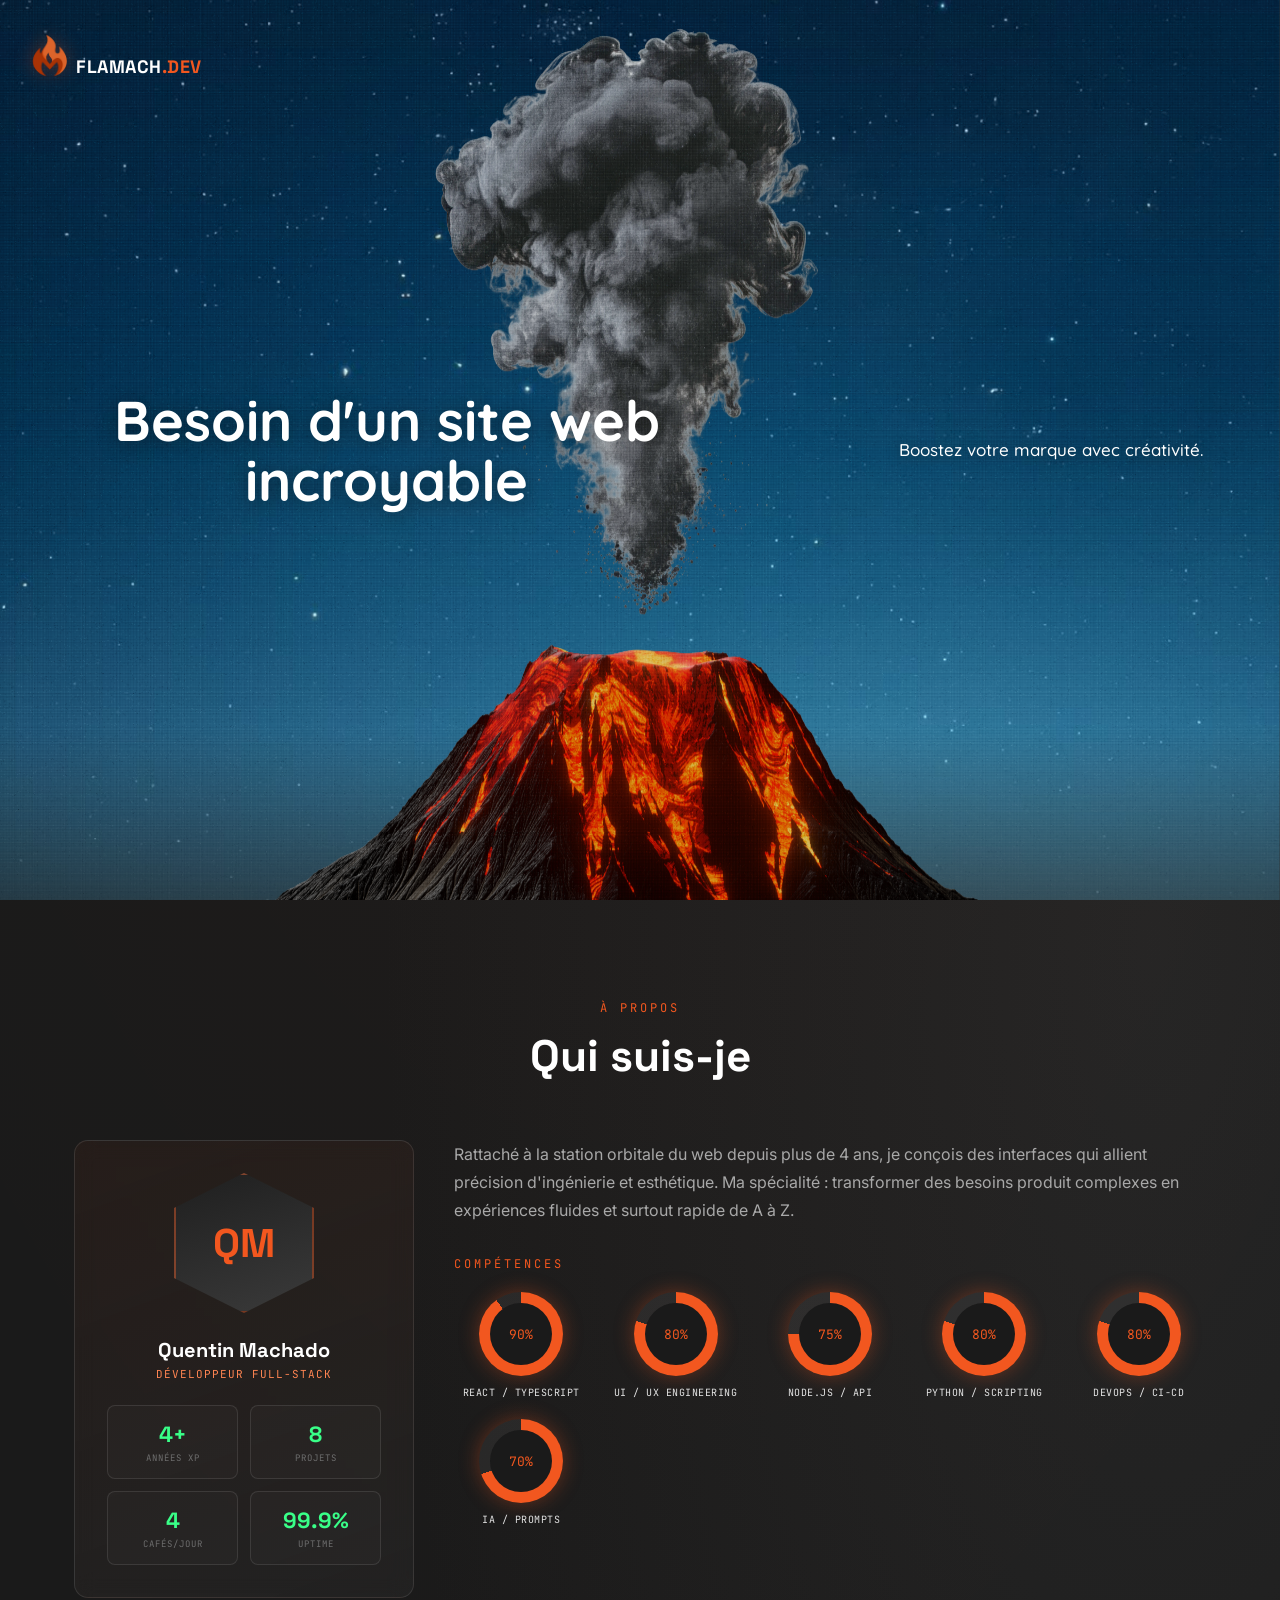
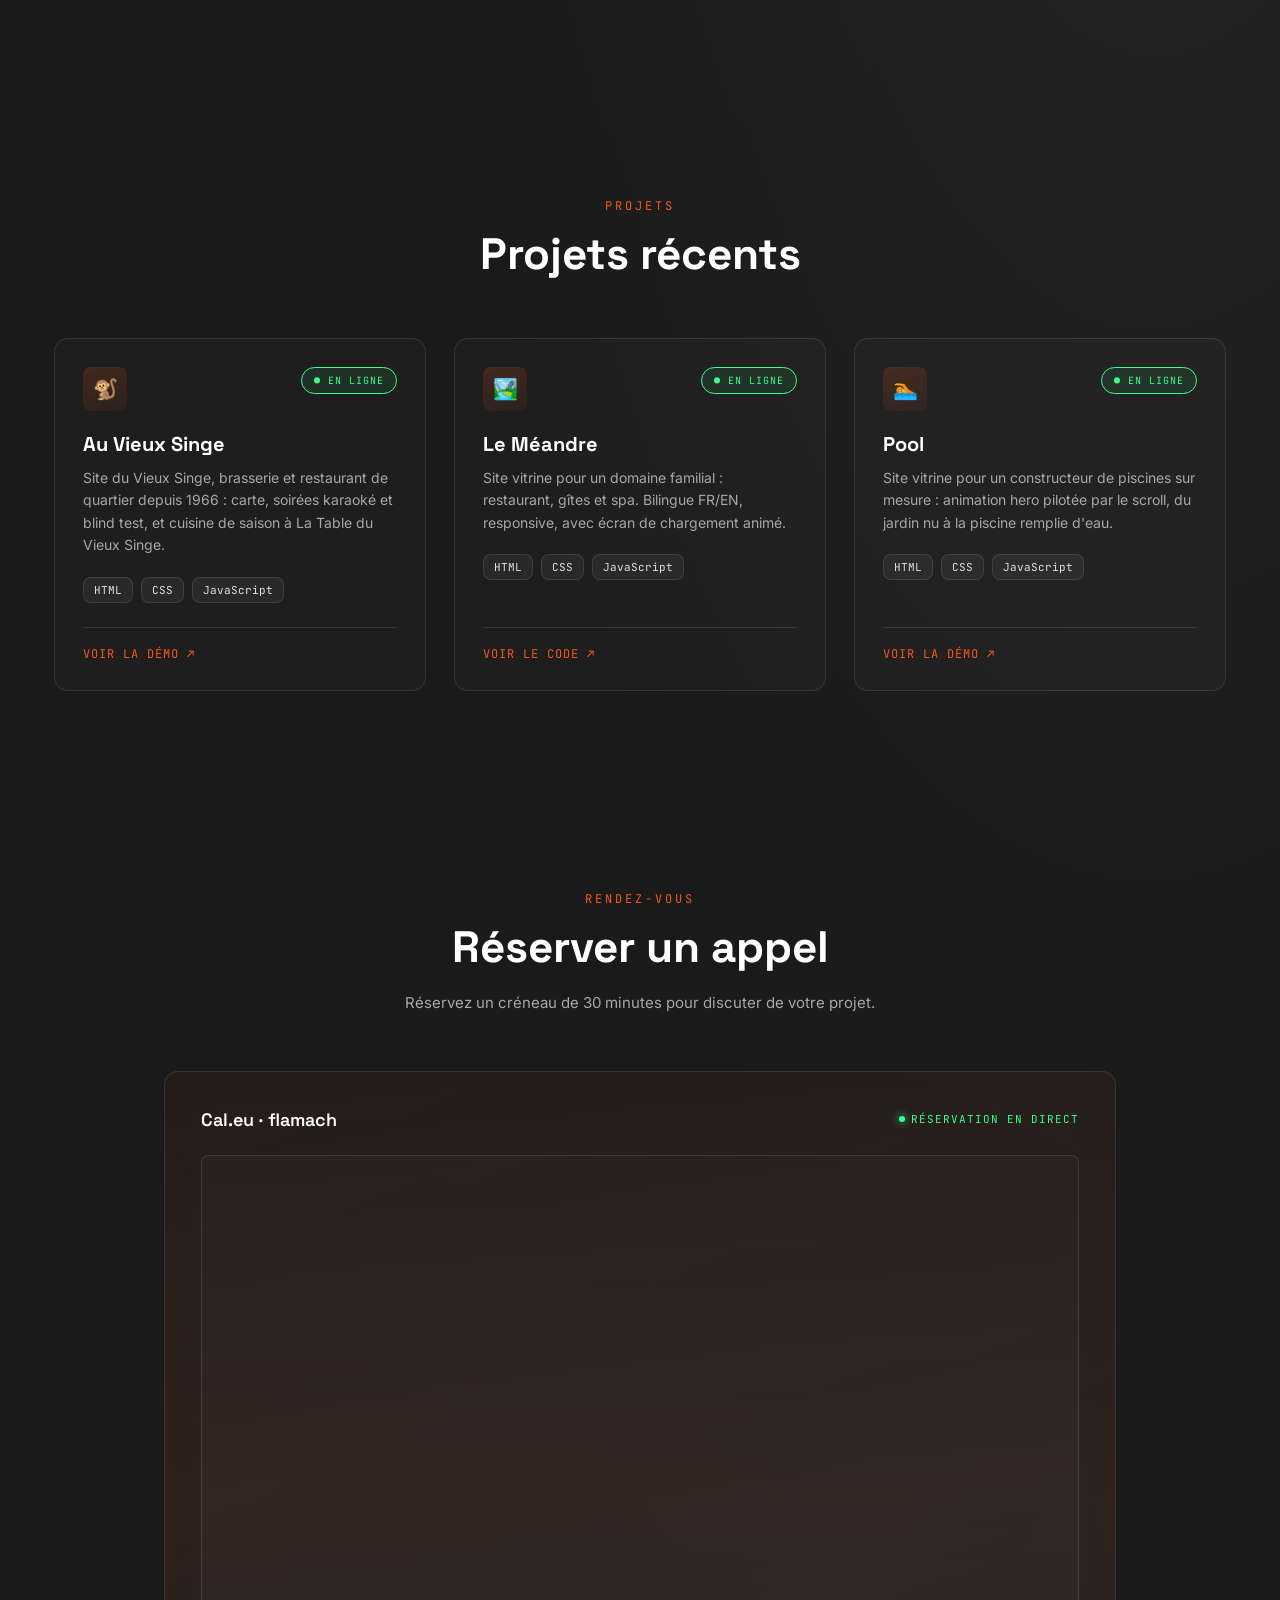
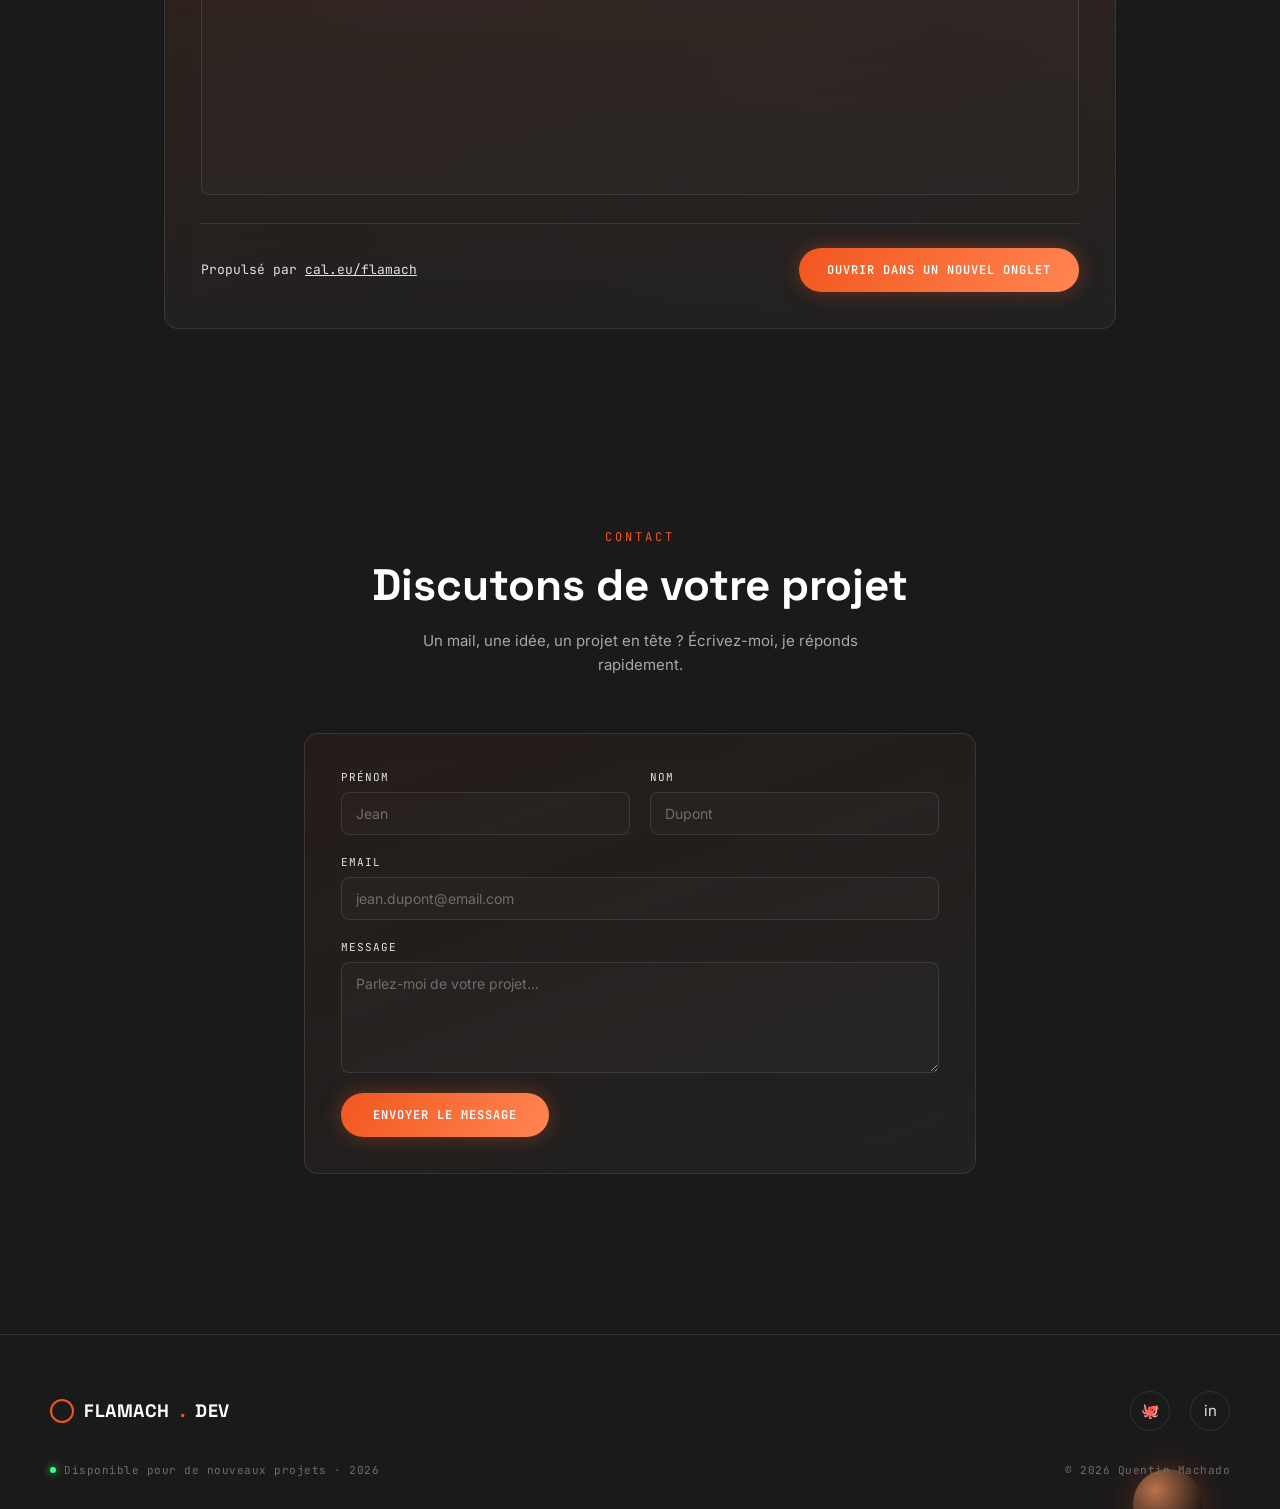
==== commit 42538bb4: "Simplify hero scene assets and add canvas-texture helper Replace multi-layer rock/cloud sprite set w" ====
--- a/public_html/index.html
+++ b/public_html/index.html
@@ -15,7 +15,7 @@
 <meta name="viewport" content="width=device-width, initial-scale=1">
 <link rel="preconnect" href="https://fonts.googleapis.com">
 <link href="https://fonts.googleapis.com/css2?family=Space+Grotesk:wght@400;500;600;700&family=Inter:wght@400;500;600&family=JetBrains+Mono:wght@400;500;600;700&family=Quicksand:wght@500;600;700&display=swap" rel="stylesheet">
-<link rel="stylesheet" href="style.css?v=61">
+<link rel="stylesheet" href="style.css?v=65">
 </head>
 <body>
 
@@ -38,24 +38,27 @@
       <div class="hero-parallax">
 
         <div class="hero-slide hero-slide--sky" data-enter-transform="translateY(-100vh) scale(1.06)" data-exit-transform="translateY(100vh) scale(1.06)" data-fade>
-          <img src="input/animations/anim_1/night_sky.jpeg" alt="" class="hero-layer hero-layer--sky hero-sky-mask-enter" data-depth="0">
+          <div class="hero-layer hero-tex-wrap hero-sky-mask-enter" data-depth="0">
+            <img src="input/animations/anim_1/night_sky.jpeg" alt="" class="hero-layer--sky">
+            <canvas class="hero-texture-canvas" data-texture></canvas>
+          </div>
         </div>
 
         <div class="hero-scene1-ground">
           <div class="hero-slide hero-slide--volcano" data-exit-transform="translateY(100vh)">
-            <img src="input/animations/anim_1/volcan.png" alt="" class="hero-layer hero-layer--volcano" data-depth="0.25" data-mouse-parallax="none">
+            <div class="hero-layer hero-tex-wrap" data-depth="0.25" data-mouse-parallax="none">
+              <img src="input/animations/anim_1/volcan.png" alt="" class="hero-layer--volcano">
+              <canvas class="hero-texture-canvas" data-texture></canvas>
+            </div>
           </div>
           <div class="hero-slide hero-slide--smoke" data-enter-transform="translateY(100vh)" data-exit-transform="translateY(-100vh)">
             <div class="hero-layer hero-layer--smoke" data-depth="0.7" data-mouse-parallax="0.5">
               <img src="input/animations/anim_1/smoke_3.png" alt="" class="hero-smoke-img">
+              <canvas class="hero-texture-canvas" data-texture></canvas>
             </div>
           </div>
         </div>
 
-      </div>
-      <div class="hero-text">
-        <span class="hero-text-main" data-i18n="hero.scene1.title">Need an incredible website</span>
-        <span class="hero-text-sub" data-i18n="hero.scene1.sub">Boost your brand with creativity.</span>
       </div>
     </div>
 
@@ -64,29 +67,33 @@
       <div class="hero-parallax">
 
         <div class="hero-slide hero-slide--sky" data-enter-transform="translateY(-100vh) scale(1.06)" data-exit-transform="translateY(100vh) scale(1.06)" data-fade>
-          <img src="input/animations/anim_2/sky.jpg" alt="" class="hero-layer hero-scene2-sky hero-sky-mask-enter" data-depth="0">
+          <div class="hero-layer hero-tex-wrap hero-sky-mask-enter" data-depth="0">
+            <img src="input/animations/anim_2/sky.jpg" alt="" class="hero-scene2-sky">
+            <canvas class="hero-texture-canvas" data-texture></canvas>
+          </div>
         </div>
 
         <div class="hero-slide hero-slide--moon" data-exit-transform="translateY(100vh)">
-          <img src="input/animations/anim_2/moon.png" alt="" class="hero-layer hero-scene2-moon" data-depth="0">
+          <div class="hero-layer hero-tex-wrap-flow" data-depth="0">
+            <img src="input/animations/anim_2/moon.png" alt="" class="hero-scene2-moon">
+            <canvas class="hero-texture-canvas" data-texture></canvas>
+          </div>
         </div>
 
         <div class="hero-slide hero-slide--astronaut" data-exit-transform="translateY(-100vh)">
           <div class="hero-layer hero-float" data-depth="0.3">
             <div class="hero-float-img hero-scene2-astronaut-img"></div>
+            <canvas class="hero-texture-canvas" data-texture></canvas>
           </div>
         </div>
 
         <div class="hero-slide hero-slide--butterfly" data-exit-transform="translateY(-100vh)">
           <div class="hero-layer hero-float" data-depth="0.42">
             <div class="hero-float-img hero-scene2-butterfly-img"></div>
-          </div>
-        </div>
-
-      </div>
-      <div class="hero-text">
-        <span class="hero-text-main" data-i18n="hero.scene2.title">Exceptional design</span>
-        <span class="hero-text-sub" data-i18n="hero.scene2.sub">We build a memorable identity and elevate your online presence.</span>
+            <canvas class="hero-texture-canvas" data-texture></canvas>
+          </div>
+        </div>
+
       </div>
     </div>
 
@@ -95,160 +102,37 @@
       <div class="hero-parallax">
 
         <div class="hero-slide hero-slide--sky" data-enter-transform="translateY(-100vh) scale(1.06)" data-exit-transform="translateY(100vh) scale(1.06)" data-fade>
-          <img src="input/animations/anim_3/clouds.png" alt="" class="hero-layer hero-scene3-sky hero-sky-mask-enter" data-depth="0">
+          <div class="hero-layer hero-tex-wrap hero-sky-mask-enter" data-depth="0">
+            <img src="input/animations/anim_3/clouds.png" alt="" class="hero-scene3-sky">
+            <canvas class="hero-texture-canvas" data-texture></canvas>
+          </div>
         </div>
 
         <div class="hero-slide hero-slide--rock" data-exit-transform="translateY(100vh)">
           <div class="hero-layer hero-float" data-depth="0.3">
             <img src="input/animations/anim_3/lavender_rock.png" alt="" class="hero-float-img hero-scene3-rock-img">
-          </div>
-        </div>
-
-      </div>
-      <div class="hero-text hero-text--single">
-        <span class="hero-text-main" data-i18n-html="hero.scene3.title">Powerful experiences<br>for a unique brand</span>
-      </div>
-    </div>
-
-    <!-- Scene 3 — desert with scattered rocks. Layer order back-to-front: fond_gris (sky) ->
-         clouds + rocky-floor (second plan / midground, both depth ~0.15) -> rocher_1-3 (premier
-         plan, full mouse parallax) -> the 18 mini_rock images scattered across the whole scene at
-         low depth so they barely react to the mouse, reading as distant debris in front of the clouds. -->
-    <div class="hero-scene" data-scene="3">
-      <div class="hero-parallax">
-
-        <div class="hero-slide hero-slide--sky" data-enter-transform="translateY(-100vh) scale(1.06)" data-exit-transform="translateY(100vh) scale(1.06)" data-fade>
-          <img src="input/animations/anim_4/fond_gris.jpg" alt="" class="hero-layer hero-scene4-sky hero-sky-mask-enter" data-depth="0">
-        </div>
-
-        <div class="hero-slide hero-slide--clouds4" data-exit-transform="translateY(100vh)">
-          <div class="hero-layer hero-float" data-depth="0.15" data-mouse-parallax="none">
-            <img src="input/animations/anim_4/clouds.png" alt="" class="hero-clouds4-img">
-          </div>
-        </div>
-
-        <div class="hero-slide hero-slide--rocky-floor" data-exit-transform="translateY(100vh)">
-          <div class="hero-layer hero-float" data-depth="0.15" data-mouse-parallax="none">
-            <img src="input/animations/anim_4/rocky floor.png" alt="" class="hero-rocky-floor-img">
-          </div>
-        </div>
-
-        <div class="hero-slide hero-slide--rocher1" data-exit-transform="translateY(100vh)">
-          <div class="hero-layer hero-float" data-depth="0.3">
-            <img src="input/animations/anim_4/rocher_1.png" alt="" class="hero-float-img hero-rock-img">
-          </div>
-        </div>
-
-        <div class="hero-slide hero-slide--rocher2" data-exit-transform="translateY(100vh)">
-          <div class="hero-layer hero-float" data-depth="0.28">
-            <img src="input/animations/anim_4/rocher_2.png" alt="" class="hero-float-img hero-rock-img">
-          </div>
-        </div>
-
-        <div class="hero-slide hero-slide--rocher3" data-exit-transform="translateY(100vh)">
-          <div class="hero-layer hero-float" data-depth="0.2">
-            <img src="input/animations/anim_4/rocher_3.png" alt="" class="hero-float-img hero-rock-img">
-          </div>
-        </div>
-
-        <div class="hero-slide hero-mini-rock" data-exit-transform="translateY(100vh)" style="--x:6%; --y:8%; --size:32px; --ar:150/120; --delay:0s;">
-          <div class="hero-layer hero-float" data-depth="0.06">
-            <img src="input/animations/anim_4/mini_rock/mini_rocher_t.png" alt="" class="hero-float-img hero-rock-img">
-          </div>
-        </div>
-        <div class="hero-slide hero-mini-rock" data-exit-transform="translateY(100vh)" style="--x:18%; --y:48%; --size:20px; --ar:119/106; --delay:0.3s;">
-          <div class="hero-layer hero-float" data-depth="0.09">
-            <img src="input/animations/anim_4/mini_rock/mini_rocher_t2.png" alt="" class="hero-float-img hero-rock-img">
-          </div>
-        </div>
-        <div class="hero-slide hero-mini-rock" data-exit-transform="translateY(100vh)" style="--x:33%; --y:6%; --size:24px; --ar:113/99; --delay:0.6s;">
-          <div class="hero-layer hero-float" data-depth="0.07">
-            <img src="input/animations/anim_4/mini_rock/mini_rocher_t3.png" alt="" class="hero-float-img hero-rock-img">
-          </div>
-        </div>
-        <div class="hero-slide hero-mini-rock" data-exit-transform="translateY(100vh)" style="--x:47%; --y:34%; --size:14px; --ar:81/81; --delay:0.9s;">
-          <div class="hero-layer hero-float" data-depth="0.1">
-            <img src="input/animations/anim_4/mini_rock/mini_rocher_t4.png" alt="" class="hero-float-img hero-rock-img">
-          </div>
-        </div>
-        <div class="hero-slide hero-mini-rock" data-exit-transform="translateY(100vh)" style="--x:62%; --y:12%; --size:30px; --ar:119/143; --delay:1.2s;">
-          <div class="hero-layer hero-float" data-depth="0.08">
-            <img src="input/animations/anim_4/mini_rock/mini_rocher_t5.png" alt="" class="hero-float-img hero-rock-img">
-          </div>
-        </div>
-        <div class="hero-slide hero-mini-rock" data-exit-transform="translateY(100vh)" style="--x:74%; --y:44%; --size:18px; --ar:118/127; --delay:1.5s;">
-          <div class="hero-layer hero-float" data-depth="0.06">
-            <img src="input/animations/anim_4/mini_rock/mini_rocher_t6.png" alt="" class="hero-float-img hero-rock-img">
-          </div>
-        </div>
-        <div class="hero-slide hero-mini-rock" data-exit-transform="translateY(100vh)" style="--x:11%; --y:28%; --size:13px; --ar:52/51; --delay:0.15s;">
-          <div class="hero-layer hero-float" data-depth="0.11">
-            <img src="input/animations/anim_4/mini_rock/mini_rocher_t7.png" alt="" class="hero-float-img hero-rock-img">
-          </div>
-        </div>
-        <div class="hero-slide hero-mini-rock" data-exit-transform="translateY(100vh)" style="--x:39%; --y:52%; --size:11px; --ar:46/40; --delay:0.45s;">
-          <div class="hero-layer hero-float" data-depth="0.12">
-            <img src="input/animations/anim_4/mini_rock/mini_rocher_t8.png" alt="" class="hero-float-img hero-rock-img">
-          </div>
-        </div>
-        <div class="hero-slide hero-mini-rock" data-exit-transform="translateY(100vh)" style="--x:53%; --y:22%; --size:11px; --ar:41/39; --delay:0.75s;">
-          <div class="hero-layer hero-float" data-depth="0.07">
-            <img src="input/animations/anim_4/mini_rock/mini_rocher_t9.png" alt="" class="hero-float-img hero-rock-img">
-          </div>
-        </div>
-        <div class="hero-slide hero-mini-rock" data-exit-transform="translateY(100vh)" style="--x:85%; --y:20%; --size:17px; --ar:54/58; --delay:1.05s;">
-          <div class="hero-layer hero-float" data-depth="0.09">
-            <img src="input/animations/anim_4/mini_rock/mini_rocher_t10.png" alt="" class="hero-float-img hero-rock-img">
-          </div>
-        </div>
-        <div class="hero-slide hero-mini-rock" data-exit-transform="translateY(100vh)" style="--x:26%; --y:38%; --size:19px; --ar:60/62; --delay:1.35s;">
-          <div class="hero-layer hero-float" data-depth="0.06">
-            <img src="input/animations/anim_4/mini_rock/mini_rocher_t11.png" alt="" class="hero-float-img hero-rock-img">
-          </div>
-        </div>
-        <div class="hero-slide hero-mini-rock" data-exit-transform="translateY(100vh)" style="--x:68%; --y:6%; --size:22px; --ar:88/71; --delay:1.65s;">
-          <div class="hero-layer hero-float" data-depth="0.08">
-            <img src="input/animations/anim_4/mini_rock/mini_rocher_t12.png" alt="" class="hero-float-img hero-rock-img">
-          </div>
-        </div>
-        <div class="hero-slide hero-mini-rock" data-exit-transform="translateY(100vh)" style="--x:92%; --y:34%; --size:34px; --ar:143/140; --delay:0.2s;">
-          <div class="hero-layer hero-float" data-depth="0.1">
-            <img src="input/animations/anim_4/mini_rock/mini_rocher_t13.png" alt="" class="hero-float-img hero-rock-img">
-          </div>
-        </div>
-        <div class="hero-slide hero-mini-rock" data-exit-transform="translateY(100vh)" style="--x:4%; --y:52%; --size:22px; --ar:111/111; --delay:0.5s;">
-          <div class="hero-layer hero-float" data-depth="0.12">
-            <img src="input/animations/anim_4/mini_rock/mini_rocher_t14.png" alt="" class="hero-float-img hero-rock-img">
-          </div>
-        </div>
-        <div class="hero-slide hero-mini-rock" data-exit-transform="translateY(100vh)" style="--x:95%; --y:8%; --size:15px; --ar:53/53; --delay:0.8s;">
-          <div class="hero-layer hero-float" data-depth="0.05">
-            <img src="input/animations/anim_4/mini_rock/mini_rocher_t15.png" alt="" class="hero-float-img hero-rock-img">
-          </div>
-        </div>
-        <div class="hero-slide hero-mini-rock" data-exit-transform="translateY(100vh)" style="--x:57%; --y:44%; --size:17px; --ar:79/74; --delay:1.1s;">
-          <div class="hero-layer hero-float" data-depth="0.11">
-            <img src="input/animations/anim_4/mini_rock/mini_rocher_t16.png" alt="" class="hero-float-img hero-rock-img">
-          </div>
-        </div>
-        <div class="hero-slide hero-mini-rock" data-exit-transform="translateY(100vh)" style="--x:80%; --y:54%; --size:19px; --ar:95/110; --delay:1.4s;">
-          <div class="hero-layer hero-float" data-depth="0.1">
-            <img src="input/animations/anim_4/mini_rock/mini_rocher_t17.png" alt="" class="hero-float-img hero-rock-img">
-          </div>
-        </div>
-        <div class="hero-slide hero-mini-rock" data-exit-transform="translateY(100vh)" style="--x:44%; --y:14%; --size:26px; --ar:138/89; --delay:1s;">
-          <div class="hero-layer hero-float" data-depth="0.08">
-            <img src="input/animations/anim_4/mini_rock/rocher_4.png" alt="" class="hero-float-img hero-rock-img">
-          </div>
-        </div>
-
-      </div>
-    </div>
-
-  </div>
-  <div class="hero-overlay"></div>
-  <div class="hero-grain" aria-hidden="true"></div>
-  <div class="hero-grade" aria-hidden="true"></div>
+            <canvas class="hero-texture-canvas" data-texture></canvas>
+          </div>
+        </div>
+
+      </div>
+    </div>
+
+  </div>
+
+  <!-- Per-scene headlines — siblings of .hero-scenes (not nested in .hero-scene). Visibility
+       still tracks the active scene via :has(), same timing as before. -->
+  <div class="hero-text" data-hero-text="0">
+    <span class="hero-text-main" data-i18n="hero.scene1.title">Need an incredible website</span>
+    <span class="hero-text-sub" data-i18n="hero.scene1.sub">Boost your brand with creativity.</span>
+  </div>
+  <div class="hero-text" data-hero-text="1">
+    <span class="hero-text-main" data-i18n="hero.scene2.title">Exceptional design</span>
+    <span class="hero-text-sub" data-i18n="hero.scene2.sub">We build a memorable identity and elevate your online presence.</span>
+  </div>
+  <div class="hero-text hero-text--single" data-hero-text="2">
+    <span class="hero-text-main" data-i18n-html="hero.scene3.title">Powerful experiences<br>for a unique brand</span>
+  </div>
 </section>
 
 <section id="about" class="about">
@@ -473,6 +357,7 @@
   });
 </script>
 <script src="script.js?v=17"></script>
+<script src="canvas-texture.js?v=1"></script>
 <script src="i18n.js?v=5"></script>
 </body>
 </html>
--- a/public_html/style.css
+++ b/public_html/style.css
@@ -133,13 +133,6 @@
    script.js) to switch between them. Add a new .hero-scene block to extend to scene 3+. */
 .hero-scenes {
   position: absolute; inset: 0; z-index: 0;
-  /* Cinematic grade applied once to the whole stacked scene (not per-image) — tune here. */
-  filter: saturate(var(--hero-grade-saturate, 0.85)) contrast(var(--hero-grade-contrast, 1.05));
-}
-/* Scene 0 (volcano) has no light backdrop like scene 2's fallback gray — its night sky + black
-   rock read much darker than the other scenes under the same grade, so it gets its own lift. */
-.hero-scenes:has(.hero-scene[data-scene="0"].is-active) {
-  filter: saturate(var(--hero-grade-saturate, 0.85)) contrast(var(--hero-grade-contrast, 1.05)) brightness(var(--hero-scene1-lift, 1.2));
 }
 /* Scene 2's sky mask fades its bottom edge to transparent for as long as it's active (see
    .hero-sky-mask-enter below) — scene 0/1 never notice because their volcano/moon art opaquely
@@ -174,6 +167,20 @@
   transition-timing-function: var(--scene-enter-ease);
 }
 .hero-layer { will-change: transform; }
+
+/* Canvas-texture wrapping — the element carrying .hero-layer (and its data-depth/mouse-parallax)
+   must be the direct parent of both the image and its <canvas data-texture> sibling, so the JS
+   parallax transform moves them together as one unit (see canvas-texture.js). Two layout modes:
+   .hero-tex-wrap for layers whose image is itself position:absolute/inset:0 (sky, volcano — the
+   wrapper takes over that inset:0 box); .hero-tex-wrap-flow for layers sized by their image's
+   natural flow (moon — width:100%/height:auto), where the wrapper must stay in normal flow so it
+   still auto-sizes to the image instead of collapsing. */
+.hero-tex-wrap { position: absolute; inset: 0; }
+.hero-tex-wrap-flow { position: relative; width: 100%; }
+.hero-texture-canvas {
+  position: absolute; inset: 0; width: 100%; height: 100%;
+  mix-blend-mode: soft-light; opacity: 0.75; pointer-events: none; display: block;
+}
 
 /* Sky — shared by both scenes: whichever sky is entering slides down from the top, whichever is
    leaving slides down further to the bottom, so the two skies read as one continuous curtain.
@@ -235,11 +242,16 @@
   left: 49%; bottom: 78%; width: 40%; margin-left: -20%;
   transform: translateY(100vh); transition-delay: 0.15s;
 }
-.hero-layer--smoke { display: block; width: 100%; }
+.hero-layer--smoke { position: relative; display: block; width: 100%; }
 .hero-smoke-img {
   display: block; width: 100%; height: auto; transform-origin: 50% 100%;
   animation: smokeDrift 9s ease-in-out infinite;
 }
+/* The texture canvas is masked to a static snapshot of its image's silhouette (see
+   canvas-texture.js) — it doesn't repaint every frame, so an image with its own idle-bob
+   animation would drift away from its mask over time (the "trail" left behind). Giving the
+   canvas the exact same animation/transform-origin keeps the two moving as one rigid unit. */
+.hero-smoke-img + .hero-texture-canvas { animation: smokeDrift 9s ease-in-out infinite; transform-origin: 50% 100%; }
 @keyframes smokeDrift {
   0%, 100% { transform: translateY(0) scale(1); opacity: 0.85; }
   50% { transform: translateY(-18px) scale(1.03); opacity: 1; }
@@ -269,6 +281,11 @@
 .hero-slide--butterfly .hero-float-img {
   animation-duration: calc(3s * var(--speed)); animation-delay: 0.4s;
 }
+/* Same fix as smoke above, for every .hero-float-img user (astronaut, butterfly, rock). */
+.hero-float-img + .hero-texture-canvas { animation: floaty calc(3.6s * var(--speed)) ease-in-out infinite; }
+.hero-slide--butterfly .hero-float-img + .hero-texture-canvas {
+  animation-duration: calc(3s * var(--speed)); animation-delay: 0.4s;
+}
 .hero-scene2-astronaut-img {
   background-image: url('input/animations/anim_2/astronaut.png');
   background-size: 173.5% 106.3%; background-position: 43.3% 51.3%;
@@ -288,40 +305,8 @@
 }
 .hero-scene3-rock-img { display: block; object-fit: contain; }
 
-/* Scene 3 — desert with scattered rocks */
-/* Scene 3 is the LAST scene — there's no scene 4 below it to blend into, so unlike the other
-   skies its box doesn't need the bottom half of SKY_OVERLAP (it was clipping ~12vh of real
-   ground/horizon out of view for no benefit) and its bottom-edge fade mask (which the other
-   skies keep permanently while active, see the scene-2 fallback-background comment above) has
-   nothing to blend with either — both just hid the ground. Disabled for this one sky only. */
-.hero-scene[data-scene="3"] .hero-slide--sky { bottom: 0; }
-.hero-scene4-sky {
-  position: absolute; inset: 0; width: 100%; height: 100%; object-fit: cover; object-position: center bottom;
-  mask-image: none; -webkit-mask-image: none;
-}
-.hero-rock-img { display: block; object-fit: contain; }
-.hero-slide--rocher1 { left: -4%; bottom: 0; width: 24%; aspect-ratio: 1024 / 1024; transform: translateY(100vh); transition-delay: 0.15s; }
-.hero-slide--rocher2 { right: -10%; top: -8%; width: 30%; aspect-ratio: 1024 / 1024; transform: translateY(100vh); transition-delay: 0.2s; }
-.hero-slide--rocher3 { right: 4%; bottom: 8%; width: 8%; aspect-ratio: 1024 / 917; transform: translateY(100vh); transition-delay: 0.25s; }
-/* Cloud band — second plan, full width, its own transparent top fade (built into the PNG) means
-   the box's bottom offset alone controls how high up the visible cloud mass reads (~2/3-3/4 up
-   the screen per request); the box itself is much taller than that (mostly transparent). */
-.hero-slide--clouds4 { left: 0; right: 0; bottom: 66%; width: 100%; aspect-ratio: 8000 / 2248; transform: translateY(100vh); transition-delay: 0.05s; }
-.hero-clouds4-img { display: block; width: 100%; height: 100%; object-fit: contain; }
-/* Ground band, second plan, glued flush to the bottom edge, full width. aspect-ratio (not a fixed
-   vh height) means the box matches the image exactly — nothing cropped off the top. */
-.hero-slide--rocky-floor { left: 0; right: 0; bottom: 0; width: 100%; aspect-ratio: 1024 / 682; transform: translateY(100vh); transition-delay: 0.1s; }
-.hero-rocky-floor-img { display: block; width: 100%; height: 100%; object-fit: contain; object-position: center bottom; }
-/* 18 background rocks (17 mini rochers + rocher_4) — position/size/aspect-ratio/bob-delay set per element via inline
-   --x/--y/--size/--ar/--delay custom properties instead of 17 near-duplicate rules. */
-.hero-mini-rock {
-  left: var(--x); top: var(--y); width: var(--size); aspect-ratio: var(--ar);
-  transform: translateY(100vh); transition-delay: 0.35s;
-}
-.hero-mini-rock .hero-float-img { animation-delay: var(--delay, 0s); }
-
 @media (prefers-reduced-motion: reduce) {
-  .hero-smoke-img, .hero-float-img { animation: none; }
+  .hero-smoke-img, .hero-float-img, .hero-texture-canvas { animation: none; }
   .hero-slide { transform: none !important; transition: none !important; }
   .hero-slide--sky { opacity: 1 !important; }
   .hero-text { transform: none !important; }
@@ -329,15 +314,9 @@
   .hero-scene.is-active .hero-parallax { opacity: 1; }
 }
 
-.hero-overlay {
-  position: absolute; inset: 0; z-index: 1; pointer-events: none;
-  background: rgba(26,26,26,0.12);
-}
-
-/* Per-scene headline — sits after .hero-parallax in each .hero-scene so it paints above that
-   scene's layers; slides + fades with .is-active (same duration/easing/direction as the
-   .hero-slide layers it sits over) instead of a static crossfade, and stays invisible while the
-   scene is hidden thanks to the parent's visibility toggle in script.js. */
+/* Per-scene headline — a sibling of .hero-scenes (not nested inside .hero-scene). Visibility keys
+   off which .hero-scene is .is-active via :has() (same element it lives outside of), so it still
+   slides + fades in sync with that scene's .hero-slide layers. */
 .hero-text {
   position: absolute; inset: 0; z-index: 1;
   display: flex; align-items: center; justify-content: space-between; gap: 24px;
@@ -345,7 +324,11 @@
   opacity: 0; transform: translateY(28px);
   transition: opacity var(--scene-duration) var(--scene-ease), transform var(--scene-duration) var(--scene-ease);
 }
-.hero-scene.is-active .hero-text { opacity: 1; transform: translateY(0); }
+.hero:has(.hero-scene[data-scene="0"].is-active) .hero-text[data-hero-text="0"],
+.hero:has(.hero-scene[data-scene="1"].is-active) .hero-text[data-hero-text="1"],
+.hero:has(.hero-scene[data-scene="2"].is-active) .hero-text[data-hero-text="2"] {
+  opacity: 1; transform: translateY(0);
+}
 .hero-text-main {
   font-family: var(--font-hero-soft); font-weight: 700; color: #ffffff;
   font-size: clamp(28px, 4.5vw, 56px); line-height: 1.08; max-width: 55%; min-width: 0;
@@ -362,26 +345,6 @@
   .hero-text-main, .hero-text-sub { max-width: 100%; text-align: left; }
 }
 
-/* Film grain — a small feTurbulence tile (fixed 200px size, rendered once and CSS-repeated)
-   instead of a live full-viewport SVG filter, which is the expensive way to do this and can
-   janks scroll/parallax. Tune grain strength via --hero-grain-opacity, not the SVG itself. */
-.hero-grain {
-  position: absolute; inset: 0; z-index: 2; pointer-events: none;
-  background-image: url("data:image/svg+xml,%3Csvg xmlns='http://www.w3.org/2000/svg' width='200' height='200'%3E%3Cfilter id='grain'%3E%3CfeTurbulence type='fractalNoise' baseFrequency='0.8' numOctaves='3' stitchTiles='stitch'/%3E%3CfeColorMatrix type='matrix' values='0 0 0 0 0 0 0 0 0 0 0 0 0 0 0 0 0 0 1 0'/%3E%3C/filter%3E%3Crect width='100%25' height='100%25' filter='url(%23grain)'/%3E%3C/svg%3E");
-  background-repeat: repeat; background-size: 200px 200px;
-  /* normal blend (not overlay/soft-light) so the grain reads the same over bright floating
-     images (astronaut, moon, rock) as it does over the dark sky — overlay/soft-light fade out
-     near white/black bases, which is why it looked sky-only before. */
-  opacity: var(--hero-grain-opacity, 0.22); /* higher = more visible grain */
-}
-
-/* Color grading — desaturated cool tint + edge vignette, both via one multiply layer. */
-.hero-grade {
-  position: absolute; inset: 0; z-index: 3; pointer-events: none;
-  background-color: var(--hero-grade-tint, rgba(90, 100, 95, 0.15));
-  background-image: radial-gradient(ellipse at center, transparent 35%, var(--hero-grade-vignette, rgba(0, 0, 0, 0.55)) 100%);
-  mix-blend-mode: multiply;
-}
 .pulse-dot {
   width: 6px; height: 6px; border-radius: 50%; background: var(--ok); box-shadow: 0 0 8px var(--ok);
   animation: blinkDot calc(1.6s * var(--speed)) ease-in-out infinite; display: inline-block;
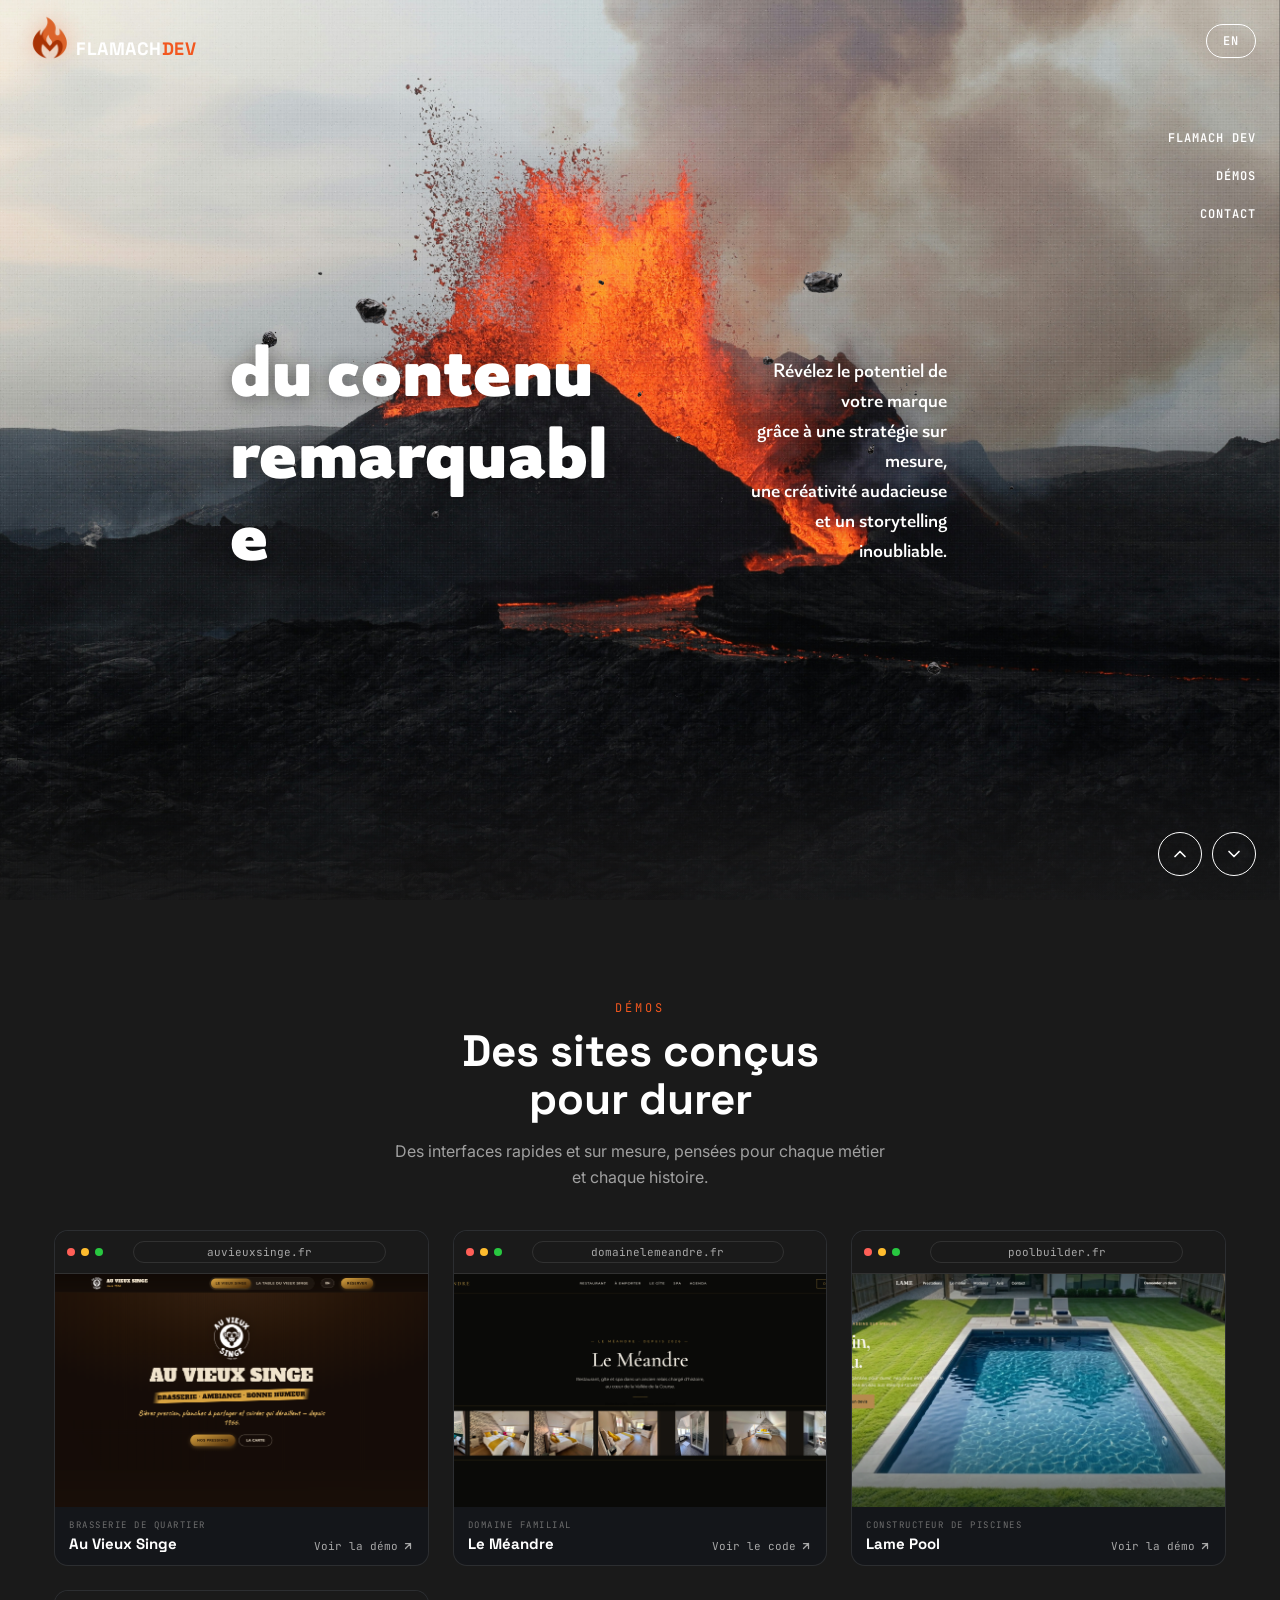
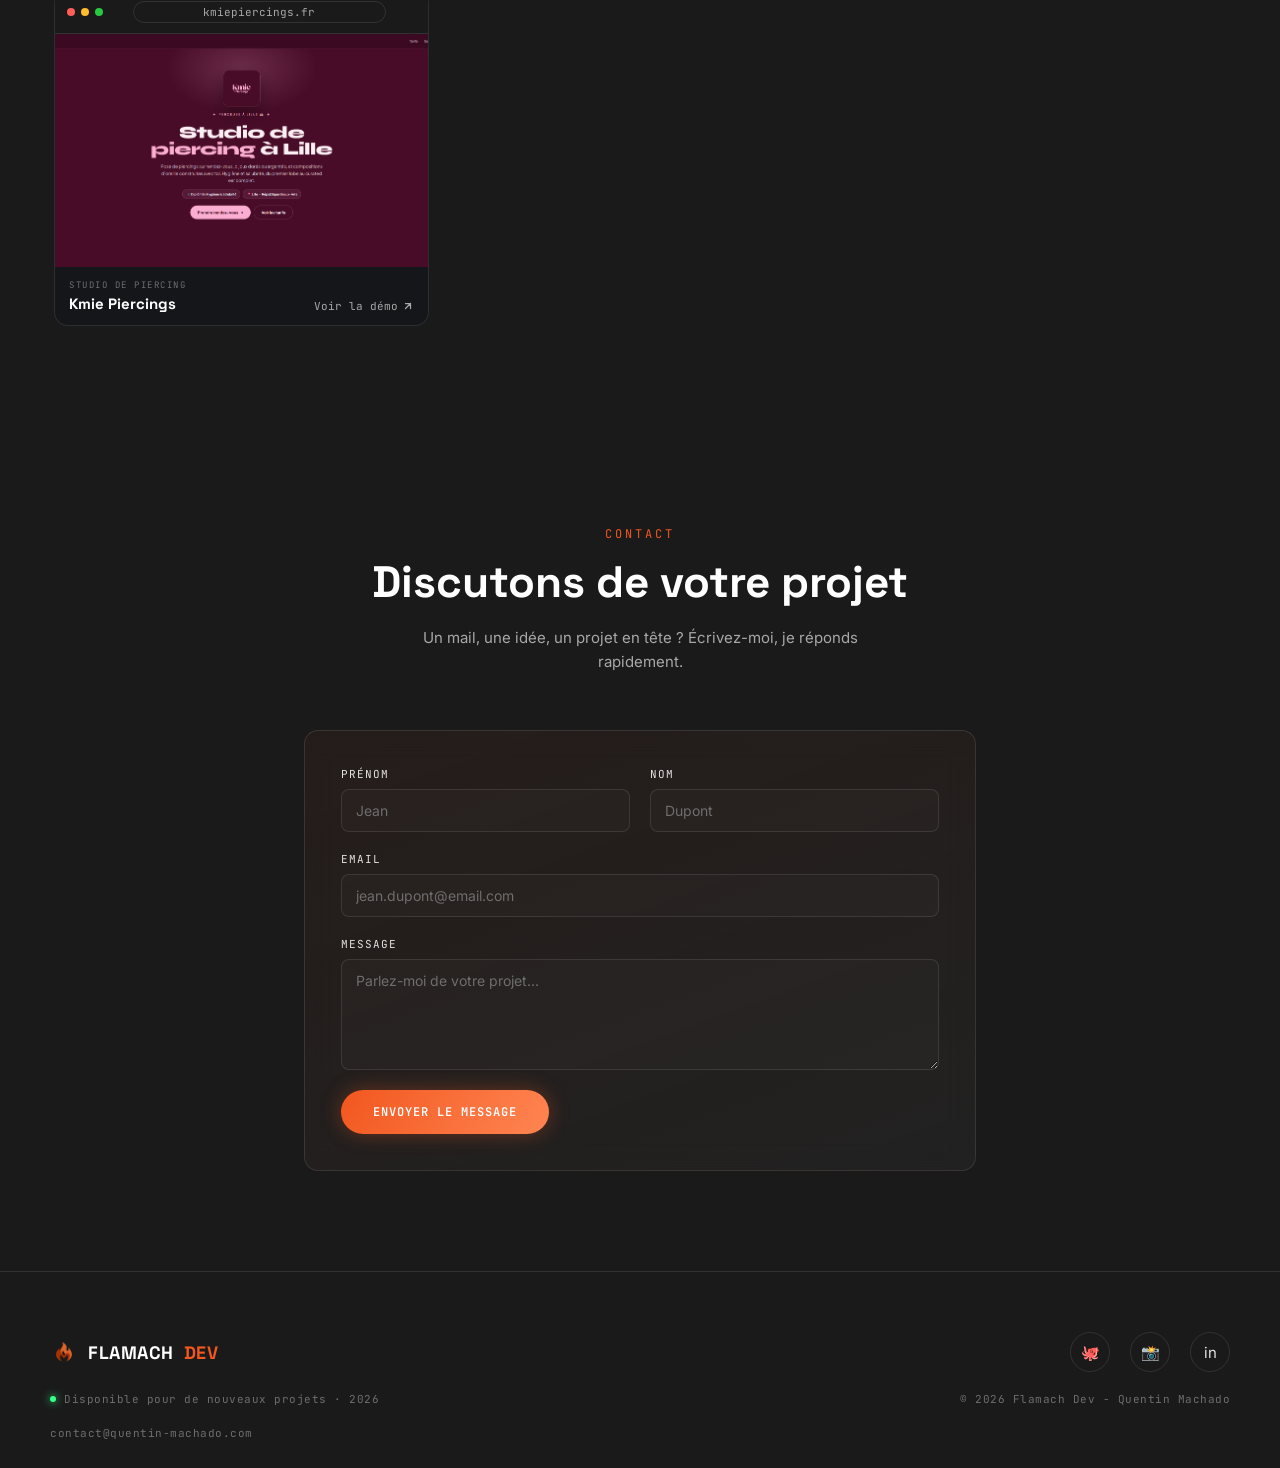
==== commit 23a0694e: "Redesign hero scenes, projects grid, and site chrome - Rebuild all 4 hero scenes (volcano debris, mo" ====
--- a/public_html/index.html
+++ b/public_html/index.html
@@ -1,5 +1,5 @@
 <!DOCTYPE html>
-<html lang="en">
+<html lang="fr">
 <head>
 <meta charset="utf-8">
 <title data-i18n="page.title">Quentin Machado — Full-Stack Web Developer</title>
@@ -15,18 +15,27 @@
 <meta name="viewport" content="width=device-width, initial-scale=1">
 <link rel="preconnect" href="https://fonts.googleapis.com">
 <link href="https://fonts.googleapis.com/css2?family=Space+Grotesk:wght@400;500;600;700&family=Inter:wght@400;500;600&family=JetBrains+Mono:wght@400;500;600;700&family=Quicksand:wght@500;600;700&display=swap" rel="stylesheet">
-<link rel="stylesheet" href="style.css?v=65">
+<link rel="stylesheet" href="style.css?v=127">
 </head>
 <body>
 
-<canvas id="starfield"></canvas>
 <div class="grid-overlay"></div>
 <div class="scan-overlay"></div>
 
 <a href="#hero" class="site-brand" aria-label="Flamach.dev">
   <img src="input/logo_light_transludent.png" alt="" class="site-brand-logo">
-  <span class="site-brand-text">FLAMACH<span class="accent">.</span><span class="accent">DEV</span></span>
+  <span class="site-brand-text">FLAMACH<span class="accent">DEV</span></span>
 </a>
+
+<button id="lang-toggle" class="lang-toggle" type="button" aria-label="Switch to French">
+  <span id="lang-toggle-label">FR</span>
+</button>
+
+<nav class="side-nav" aria-label="Sections">
+  <a href="#hero" class="side-nav-link">Flamach Dev</a>
+  <a href="#projects" class="side-nav-link" data-i18n="projects.eyebrow">Demos</a>
+  <a href="#contact" class="side-nav-link">Contact</a>
+</nav>
 
 <section id="hero" class="hero">
   <div class="hero-scenes" id="hero-scenes" aria-hidden="true">
@@ -39,23 +48,135 @@
 
         <div class="hero-slide hero-slide--sky" data-enter-transform="translateY(-100vh) scale(1.06)" data-exit-transform="translateY(100vh) scale(1.06)" data-fade>
           <div class="hero-layer hero-tex-wrap hero-sky-mask-enter" data-depth="0">
-            <img src="input/animations/anim_1/night_sky.jpeg" alt="" class="hero-layer--sky">
-            <canvas class="hero-texture-canvas" data-texture></canvas>
-          </div>
-        </div>
-
-        <div class="hero-scene1-ground">
-          <div class="hero-slide hero-slide--volcano" data-exit-transform="translateY(100vh)">
-            <div class="hero-layer hero-tex-wrap" data-depth="0.25" data-mouse-parallax="none">
-              <img src="input/animations/anim_1/volcan.png" alt="" class="hero-layer--volcano">
-              <canvas class="hero-texture-canvas" data-texture></canvas>
-            </div>
-          </div>
-          <div class="hero-slide hero-slide--smoke" data-enter-transform="translateY(100vh)" data-exit-transform="translateY(-100vh)">
-            <div class="hero-layer hero-layer--smoke" data-depth="0.7" data-mouse-parallax="0.5">
-              <img src="input/animations/anim_1/smoke_3.png" alt="" class="hero-smoke-img">
-              <canvas class="hero-texture-canvas" data-texture></canvas>
-            </div>
+            <img src="input/animations/anim_1/volcano.jpg" alt="" class="hero-layer--sky">
+            <canvas class="hero-texture-canvas" data-texture></canvas>
+          </div>
+        </div>
+
+        <div class="hero-slide hero-slide--volcano-debris1" data-enter-transform="translateY(100vh)" data-exit-transform="translateY(-100vh)">
+          <div class="hero-layer hero-float" data-depth="0.15" data-mouse-parallax="0.25">
+            <img src="input/animations/anim_1/debris1.png" alt="" class="hero-float-img hero-scene1-debris-img">
+            <canvas class="hero-texture-canvas" data-texture></canvas>
+          </div>
+        </div>
+        <div class="hero-slide hero-slide--volcano-debris2" data-enter-transform="translateY(100vh)" data-exit-transform="translateY(-100vh)">
+          <div class="hero-layer hero-float" data-depth="0.06" data-mouse-parallax="0.08">
+            <img src="input/animations/anim_1/debris2.png" alt="" class="hero-float-img hero-scene1-debris-img">
+            <canvas class="hero-texture-canvas" data-texture></canvas>
+          </div>
+        </div>
+        <div class="hero-slide hero-slide--volcano-debris3" data-enter-transform="translateY(100vh)" data-exit-transform="translateY(-100vh)">
+          <div class="hero-layer hero-float" data-depth="0.06" data-mouse-parallax="0.08">
+            <img src="input/animations/anim_1/debris3.png" alt="" class="hero-float-img hero-scene1-debris-img">
+            <canvas class="hero-texture-canvas" data-texture></canvas>
+          </div>
+        </div>
+        <div class="hero-slide hero-slide--volcano-debris4" data-enter-transform="translateY(100vh)" data-exit-transform="translateY(-100vh)">
+          <div class="hero-layer hero-float" data-depth="0.1" data-mouse-parallax="0.15">
+            <img src="input/animations/anim_1/debris4.png" alt="" class="hero-float-img hero-scene1-debris-img">
+            <canvas class="hero-texture-canvas" data-texture></canvas>
+          </div>
+        </div>
+        <div class="hero-slide hero-slide--volcano-debris5" data-enter-transform="translateY(100vh)" data-exit-transform="translateY(-100vh)">
+          <div class="hero-layer hero-float" data-depth="0.18" data-mouse-parallax="0.3">
+            <img src="input/animations/anim_1/debris5.png" alt="" class="hero-float-img hero-scene1-debris-img">
+            <canvas class="hero-texture-canvas" data-texture></canvas>
+          </div>
+        </div>
+        <div class="hero-slide hero-slide--volcano-debris6" data-enter-transform="translateY(100vh)" data-exit-transform="translateY(-100vh)">
+          <div class="hero-layer hero-float" data-depth="0.1" data-mouse-parallax="0.15">
+            <img src="input/animations/anim_1/debris6.png" alt="" class="hero-float-img hero-scene1-debris-img">
+            <canvas class="hero-texture-canvas" data-texture></canvas>
+          </div>
+        </div>
+        <div class="hero-slide hero-slide--volcano-debris7" data-enter-transform="translateY(100vh)" data-exit-transform="translateY(-100vh)">
+          <div class="hero-layer hero-float" data-depth="0.08" data-mouse-parallax="0.1">
+            <img src="input/animations/anim_1/debris2 - Copie.png" alt="" class="hero-float-img hero-scene1-debris-img">
+            <canvas class="hero-texture-canvas" data-texture></canvas>
+          </div>
+        </div>
+        <div class="hero-slide hero-slide--volcano-debris8" data-enter-transform="translateY(100vh)" data-exit-transform="translateY(-100vh)">
+          <div class="hero-layer hero-float" data-depth="0.06" data-mouse-parallax="0.08">
+            <img src="input/animations/anim_1/debris2 - Copie (2).png" alt="" class="hero-float-img hero-scene1-debris-img">
+            <canvas class="hero-texture-canvas" data-texture></canvas>
+          </div>
+        </div>
+        <div class="hero-slide hero-slide--volcano-debris9" data-enter-transform="translateY(100vh)" data-exit-transform="translateY(-100vh)">
+          <div class="hero-layer hero-float" data-depth="0.06" data-mouse-parallax="0.08">
+            <img src="input/animations/anim_1/debris2 - Copie (3).png" alt="" class="hero-float-img hero-scene1-debris-img">
+            <canvas class="hero-texture-canvas" data-texture></canvas>
+          </div>
+        </div>
+        <div class="hero-slide hero-slide--volcano-debris10" data-enter-transform="translateY(100vh)" data-exit-transform="translateY(-100vh)">
+          <div class="hero-layer hero-float" data-depth="0.08" data-mouse-parallax="0.1">
+            <img src="input/animations/anim_1/debris2 - Copie (4).png" alt="" class="hero-float-img hero-scene1-debris-img">
+            <canvas class="hero-texture-canvas" data-texture></canvas>
+          </div>
+        </div>
+        <div class="hero-slide hero-slide--volcano-debris11" data-enter-transform="translateY(100vh)" data-exit-transform="translateY(-100vh)">
+          <div class="hero-layer hero-float" data-depth="0.06" data-mouse-parallax="0.08">
+            <img src="input/animations/anim_1/debris3 - Copie.png" alt="" class="hero-float-img hero-scene1-debris-img">
+            <canvas class="hero-texture-canvas" data-texture></canvas>
+          </div>
+        </div>
+        <div class="hero-slide hero-slide--volcano-debris12" data-enter-transform="translateY(100vh)" data-exit-transform="translateY(-100vh)">
+          <div class="hero-layer hero-float" data-depth="0.06" data-mouse-parallax="0.08">
+            <img src="input/animations/anim_1/debris3 - Copie (2).png" alt="" class="hero-float-img hero-scene1-debris-img">
+            <canvas class="hero-texture-canvas" data-texture></canvas>
+          </div>
+        </div>
+        <div class="hero-slide hero-slide--volcano-debris13" data-enter-transform="translateY(100vh)" data-exit-transform="translateY(-100vh)">
+          <div class="hero-layer hero-float" data-depth="0.06" data-mouse-parallax="0.08">
+            <img src="input/animations/anim_1/debris3 - Copie (3).png" alt="" class="hero-float-img hero-scene1-debris-img">
+            <canvas class="hero-texture-canvas" data-texture></canvas>
+          </div>
+        </div>
+        <div class="hero-slide hero-slide--volcano-debris14" data-enter-transform="translateY(100vh)" data-exit-transform="translateY(-100vh)">
+          <div class="hero-layer hero-float" data-depth="0.06" data-mouse-parallax="0.08">
+            <img src="input/animations/anim_1/debris3 - Copie (4).png" alt="" class="hero-float-img hero-scene1-debris-img">
+            <canvas class="hero-texture-canvas" data-texture></canvas>
+          </div>
+        </div>
+        <div class="hero-slide hero-slide--volcano-debris15" data-enter-transform="translateY(100vh)" data-exit-transform="translateY(-100vh)">
+          <div class="hero-layer hero-float" data-depth="0.08" data-mouse-parallax="0.1">
+            <img src="input/animations/anim_1/debris3 - Copie (5).png" alt="" class="hero-float-img hero-scene1-debris-img">
+            <canvas class="hero-texture-canvas" data-texture></canvas>
+          </div>
+        </div>
+        <div class="hero-slide hero-slide--volcano-debris16" data-enter-transform="translateY(100vh)" data-exit-transform="translateY(-100vh)">
+          <div class="hero-layer hero-float" data-depth="0.08" data-mouse-parallax="0.1">
+            <img src="input/animations/anim_1/debris3 - Copie (6).png" alt="" class="hero-float-img hero-scene1-debris-img">
+            <canvas class="hero-texture-canvas" data-texture></canvas>
+          </div>
+        </div>
+        <div class="hero-slide hero-slide--volcano-debris17" data-enter-transform="translateY(100vh)" data-exit-transform="translateY(-100vh)">
+          <div class="hero-layer hero-float" data-depth="0.06" data-mouse-parallax="0.08">
+            <img src="input/animations/anim_1/debris3 - Copie (7).png" alt="" class="hero-float-img hero-scene1-debris-img">
+            <canvas class="hero-texture-canvas" data-texture></canvas>
+          </div>
+        </div>
+        <div class="hero-slide hero-slide--volcano-debris18" data-enter-transform="translateY(100vh)" data-exit-transform="translateY(-100vh)">
+          <div class="hero-layer hero-float" data-depth="0.08" data-mouse-parallax="0.1">
+            <img src="input/animations/anim_1/debris4 - Copie.png" alt="" class="hero-float-img hero-scene1-debris-img">
+            <canvas class="hero-texture-canvas" data-texture></canvas>
+          </div>
+        </div>
+        <div class="hero-slide hero-slide--volcano-debris19" data-enter-transform="translateY(100vh)" data-exit-transform="translateY(-100vh)">
+          <div class="hero-layer hero-float" data-depth="0.07" data-mouse-parallax="0.1">
+            <img src="input/animations/anim_1/debris4 - Copie (2).png" alt="" class="hero-float-img hero-scene1-debris-img">
+            <canvas class="hero-texture-canvas" data-texture></canvas>
+          </div>
+        </div>
+        <div class="hero-slide hero-slide--volcano-debris20" data-enter-transform="translateY(100vh)" data-exit-transform="translateY(-100vh)">
+          <div class="hero-layer hero-float" data-depth="0.06" data-mouse-parallax="0.08">
+            <img src="input/animations/anim_1/debris4 - Copie (3).png" alt="" class="hero-float-img hero-scene1-debris-img">
+            <canvas class="hero-texture-canvas" data-texture></canvas>
+          </div>
+        </div>
+        <div class="hero-slide hero-slide--volcano-debris21" data-enter-transform="translateY(100vh)" data-exit-transform="translateY(-100vh)">
+          <div class="hero-layer hero-float" data-depth="0.1" data-mouse-parallax="0.15">
+            <img src="input/animations/anim_1/debris4 - Copie (4).png" alt="" class="hero-float-img hero-scene1-debris-img">
+            <canvas class="hero-texture-canvas" data-texture></canvas>
           </div>
         </div>
 
@@ -80,14 +201,14 @@
           </div>
         </div>
 
-        <div class="hero-slide hero-slide--astronaut" data-exit-transform="translateY(-100vh)">
+        <div class="hero-slide hero-slide--astronaut" data-directional data-exit-transform="translateY(-100vh)">
           <div class="hero-layer hero-float" data-depth="0.3">
             <div class="hero-float-img hero-scene2-astronaut-img"></div>
             <canvas class="hero-texture-canvas" data-texture></canvas>
           </div>
         </div>
 
-        <div class="hero-slide hero-slide--butterfly" data-exit-transform="translateY(-100vh)">
+        <div class="hero-slide hero-slide--butterfly" data-directional data-exit-transform="translateY(-100vh)">
           <div class="hero-layer hero-float" data-depth="0.42">
             <div class="hero-float-img hero-scene2-butterfly-img"></div>
             <canvas class="hero-texture-canvas" data-texture></canvas>
@@ -108,7 +229,7 @@
           </div>
         </div>
 
-        <div class="hero-slide hero-slide--rock" data-exit-transform="translateY(100vh)">
+        <div class="hero-slide hero-slide--rock" data-directional data-enter-transform="translateY(100vh)" data-exit-transform="translateY(-100vh)">
           <div class="hero-layer hero-float" data-depth="0.3">
             <img src="input/animations/anim_3/lavender_rock.png" alt="" class="hero-float-img hero-scene3-rock-img">
             <canvas class="hero-texture-canvas" data-texture></canvas>
@@ -118,141 +239,100 @@
       </div>
     </div>
 
+    <!-- Scene 3 — UFO field -->
+    <div class="hero-scene" data-scene="3">
+      <div class="hero-parallax">
+
+        <div class="hero-slide hero-slide--sky" data-enter-transform="translateY(-100vh) scale(1.06)" data-exit-transform="translateY(100vh) scale(1.06)" data-fade>
+          <div class="hero-layer hero-tex-wrap hero-sky-mask-enter" data-depth="0" data-mouse-parallax="none">
+            <img src="input/animations/anim_4/fond_gris.jpg" alt="" class="hero-scene4-bg">
+            <canvas class="hero-texture-canvas" data-texture></canvas>
+          </div>
+        </div>
+
+        <div class="hero-slide hero-slide--cloud" data-exit-transform="translateY(-100vh)">
+          <div class="hero-layer hero-float" data-depth="0.05" data-mouse-parallax="0.1">
+            <img src="input/animations/anim_4/cloud.png" alt="" class="hero-float-img hero-scene4-cloud-img">
+            <canvas class="hero-texture-canvas" data-texture></canvas>
+          </div>
+        </div>
+
+        <div class="hero-slide hero-slide--field" data-exit-transform="translateY(100vh)">
+          <div class="hero-layer hero-float" data-depth="0.1" data-mouse-parallax="none">
+            <img src="input/animations/anim_4/man-field_v4.png" alt="" class="hero-scene4-field-img">
+            <canvas class="hero-texture-canvas" data-texture></canvas>
+          </div>
+        </div>
+
+        <div class="hero-slide hero-slide--light" data-exit-transform="translateY(-100vh)">
+          <div class="hero-layer hero-float" data-depth="0.15" data-mouse-parallax="0.1">
+            <img src="input/animations/anim_4/light.png" alt="" class="hero-scene4-light-img">
+            <canvas class="hero-texture-canvas" data-texture></canvas>
+          </div>
+        </div>
+
+        <div class="hero-slide hero-slide--ufo2" data-exit-transform="translateY(-100vh)">
+          <div class="hero-layer hero-float" data-depth="0.25" data-mouse-parallax="0.3">
+            <img src="input/animations/anim_4/ufo2.png" alt="" class="hero-float-img hero-scene4-ufo-img">
+            <canvas class="hero-texture-canvas" data-texture></canvas>
+          </div>
+        </div>
+        <div class="hero-slide hero-slide--ufo3" data-exit-transform="translateY(-100vh)">
+          <div class="hero-layer hero-float" data-depth="0.25" data-mouse-parallax="0.3">
+            <img src="input/animations/anim_4/ufo3.png" alt="" class="hero-float-img hero-scene4-ufo-img">
+            <canvas class="hero-texture-canvas" data-texture></canvas>
+          </div>
+        </div>
+        <div class="hero-slide hero-slide--ufo" data-exit-transform="translateY(-100vh)">
+          <div class="hero-layer hero-float" data-depth="0.3" data-mouse-parallax="0.35">
+            <img src="input/animations/anim_4/ufo.png" alt="" class="hero-float-img hero-scene4-ufo-img">
+            <canvas class="hero-texture-canvas" data-texture></canvas>
+          </div>
+        </div>
+
+      </div>
+    </div>
+
   </div>
 
   <!-- Per-scene headlines — siblings of .hero-scenes (not nested in .hero-scene). Visibility
        still tracks the active scene via :has(), same timing as before. -->
-  <div class="hero-text" data-hero-text="0">
-    <span class="hero-text-main" data-i18n="hero.scene1.title">Need an incredible website</span>
-    <span class="hero-text-sub" data-i18n="hero.scene1.sub">Boost your brand with creativity.</span>
-  </div>
-  <div class="hero-text" data-hero-text="1">
-    <span class="hero-text-main" data-i18n="hero.scene2.title">Exceptional design</span>
-    <span class="hero-text-sub" data-i18n="hero.scene2.sub">We build a memorable identity and elevate your online presence.</span>
-  </div>
-  <div class="hero-text hero-text--single" data-hero-text="2">
-    <span class="hero-text-main" data-i18n-html="hero.scene3.title">Powerful experiences<br>for a unique brand</span>
+  <div class="hero-text" data-hero-text="0" data-enter-transform="translateY(100vh)" data-exit-transform="translateY(-100vh)">
+    <span class="hero-text-main" data-i18n-html="hero.scene1.title">need<br>amazing<br>content</span>
+    <span class="hero-text-sub" data-i18n-html="hero.scene1.sub">Empowering brands to stand out<br>with strategy, creativity,<br>and unforgettable storytelling.</span>
+  </div>
+  <div class="hero-text" data-hero-text="1" data-directional data-exit-transform="translateY(-100vh)">
+    <span class="hero-text-main" data-i18n-html="hero.scene2.title">exceptional<br>by design</span>
+    <span class="hero-text-sub" data-i18n-html="hero.scene2.sub">We craft distinct, memorable brand identities<br>that set your business apart<br>and elevate your market presence.</span>
+  </div>
+  <div class="hero-text" data-hero-text="2" data-directional data-enter-transform="translateY(100vh)" data-exit-transform="translateY(-100vh)">
+    <span class="hero-text-main" data-i18n-html="hero.scene3.title">powerful<br>experiences<br>for unique<br>brands</span>
+    <span class="hero-text-sub" data-i18n="hero.scene3.sub">We design impactful experiences for distinct brands, shaping your identity and amplifying your presence.</span>
+  </div>
+  <div class="hero-text hero-text--center-bottom" data-hero-text="3" data-exit-transform="translateY(-100vh)">
+    <span class="hero-text-main" data-i18n="hero.scene4.title">make your brand memorable</span>
+    <span class="hero-text-sub" data-i18n="hero.scene4.sub">From strategy to execution, we build bold, unforgettable identities that amplify visibility and forge deep audience connections.</span>
+    <a href="#contact" class="hero-cta-black" data-i18n="hero.scene4.cta">Let's get started</a>
+  </div>
+
+  <div class="hero-scene-nav">
+    <button type="button" id="hero-scene-prev" class="hero-scene-nav-btn" aria-label="Previous animation">
+      <svg viewBox="0 0 24 24" fill="none" stroke="currentColor" stroke-width="2" stroke-linecap="round" stroke-linejoin="round"><path d="M18 15l-6-6-6 6"/></svg>
+    </button>
+    <button type="button" id="hero-scene-next" class="hero-scene-nav-btn" aria-label="Next animation">
+      <svg viewBox="0 0 24 24" fill="none" stroke="currentColor" stroke-width="2" stroke-linecap="round" stroke-linejoin="round"><path d="M6 9l6 6 6-6"/></svg>
+    </button>
   </div>
 </section>
 
-<section id="about" class="about">
-  <div class="section-head">
-    <div class="eyebrow" data-i18n="about.eyebrow">About</div>
-    <h2 data-i18n="about.heading">Who I am</h2>
-  </div>
-
-  <div class="about-grid">
-    <div class="profile-card">
-      <div class="avatar">QM</div>
-      <h3>Quentin Machado</h3>
-      <p class="role" data-i18n="about.role">Full-Stack Developer</p>
-      <div class="vitals">
-        <div class="vital"><div class="vital-value">4+</div><div class="vital-label" data-i18n="about.vitalYears">Years XP</div></div>
-        <div class="vital"><div class="vital-value">8</div><div class="vital-label" data-i18n="about.vitalProjects">Projects</div></div>
-        <div class="vital"><div class="vital-value">4</div><div class="vital-label" data-i18n="about.vitalCoffees">Coffees/day</div></div>
-        <div class="vital"><div class="vital-value">99.9%</div><div class="vital-label">Uptime</div></div>
-      </div>
-    </div>
-
-    <div class="about-body">
-      <p class="bio" data-i18n="about.bio">
-        Aboard the web's orbital station for over 4 years, I design interfaces that combine engineering precision with aesthetics. My specialty&nbsp;: turning complex product needs into smooth, fast experiences from end to end.
-      </p>
-
-      <div class="eyebrow small" data-i18n="about.skillsEyebrow">Skills</div>
-
-      <div class="skills-radial" id="skills-radial">
-        <div class="skill-gauge" data-level="90">
-          <div class="dial"><div class="dial-inner"><span>90%</span></div></div>
-          <span class="skill-name">REACT / TYPESCRIPT</span>
-        </div>
-        <div class="skill-gauge" data-level="80">
-          <div class="dial"><div class="dial-inner"><span>80%</span></div></div>
-          <span class="skill-name">UI / UX ENGINEERING</span>
-        </div>
-        <div class="skill-gauge" data-level="75">
-          <div class="dial"><div class="dial-inner"><span>75%</span></div></div>
-          <span class="skill-name">NODE.JS / API</span>
-        </div>
-        <div class="skill-gauge" data-level="80">
-          <div class="dial"><div class="dial-inner"><span>80%</span></div></div>
-          <span class="skill-name">PYTHON / SCRIPTING</span>
-        </div>
-        <div class="skill-gauge" data-level="80">
-          <div class="dial"><div class="dial-inner"><span>80%</span></div></div>
-          <span class="skill-name">DEVOPS / CI-CD</span>
-        </div>
-        <div class="skill-gauge" data-level="70">
-          <div class="dial"><div class="dial-inner"><span>70%</span></div></div>
-          <span class="skill-name" data-i18n="about.skillAI">AI / PROMPTS</span>
-        </div>
-      </div>
-    </div>
-  </div>
-</section>
-
 <section id="projects" class="projects">
-  <div class="section-head">
-    <div class="eyebrow" data-i18n="projects.eyebrow">Projects</div>
-    <h2 data-i18n="projects.heading">Recent projects</h2>
-  </div>
-
-  <div class="project-grid">
-    <article class="project-card">
-      <div class="project-top">
-        <div class="project-icon">🐒</div>
-        <span class="status status-online" data-i18n="projects.statusOnline">● Online</span>
-      </div>
-      <h3>Au Vieux Singe</h3>
-      <p data-i18n="projects.auvieuxsingeDesc">Website for a neighborhood brasserie and restaurant since 1966 — menu, karaoke and blind test nights, and seasonal fine dining at La Table du Vieux Singe.</p>
-      <div class="stack"><span>HTML</span><span>CSS</span><span>JavaScript</span></div>
-      <a href="/demos/auvieuxsinge/" target="_blank" rel="noopener" class="project-link" data-i18n="projects.viewDemo">View demo ↗</a>
-    </article>
-
-    <article class="project-card">
-      <div class="project-top">
-        <div class="project-icon">🏞️</div>
-        <span class="status status-online" data-i18n="projects.statusOnline">● Online</span>
-      </div>
-      <h3>Le Méandre</h3>
-      <p data-i18n="projects.lemeandreDesc">Showcase site for a family domain — restaurant, gîtes and spa. Bilingual FR/EN, responsive, with an animated loading screen.</p>
-      <div class="stack"><span>HTML</span><span>CSS</span><span>JavaScript</span></div>
-      <a href="https://github.com/flamach/LeMeandre" target="_blank" rel="noopener" class="project-link" data-i18n="projects.viewCode">View code ↗</a>
-    </article>
-
-    <article class="project-card">
-      <div class="project-top">
-        <div class="project-icon">🏊</div>
-        <span class="status status-online" data-i18n="projects.statusOnline">● Online</span>
-      </div>
-      <h3>Pool</h3>
-      <p data-i18n="projects.poolDesc">Showcase site for a custom pool builder — scroll-scrubbed hero animation taking the garden from bare ground to a filled pool.</p>
-      <div class="stack"><span>HTML</span><span>CSS</span><span>JavaScript</span></div>
-      <a href="/demos/pool/" target="_blank" rel="noopener" class="project-link" data-i18n="projects.viewDemo">View demo ↗</a>
-    </article>
-  </div>
-</section>
-
-<section id="booking" class="booking">
-  <div class="section-head">
-    <div class="eyebrow" data-i18n="booking.eyebrow">Booking</div>
-    <h2 data-i18n="booking.heading">Book a call</h2>
-    <p class="booking-sub" data-i18n="booking.sub">Book a 30-minute slot to discuss your project.</p>
-  </div>
-
-  <div class="calendar-card">
-    <div class="calendar-head">
-      <span class="calendar-month">Cal.eu · flamach</span>
-      <span class="available-tag"><span class="pulse-dot"></span><span data-i18n="booking.liveTag">Live booking</span></span>
-    </div>
-
-    <div id="cal-booking-embed" class="cal-embed"></div>
-
-    <div class="calendar-footer">
-      <div class="selected-slot" data-i18n-html="booking.poweredBy">Powered by <a href="https://www.cal.eu/flamach/30min" target="_blank" rel="noopener">cal.eu/flamach</a></div>
-      <a href="https://www.cal.eu/flamach/30min" target="_blank" rel="noopener" class="cta booking-cta" data-i18n="booking.openNewTab">Open in new tab</a>
-    </div>
-  </div>
+  <div class="projects-header">
+    <div class="eyebrow" data-i18n="projects.eyebrow">Demos</div>
+    <h2 data-i18n-html="projects.heading">Websites built<br>to last</h2>
+    <p data-i18n="projects.sub">Fast, bespoke interfaces designed around every business and every story.</p>
+  </div>
+
+  <div class="project-grid" id="project-grid"></div>
 </section>
 
 <section id="contact" class="contact">
@@ -262,7 +342,7 @@
     <p class="contact-sub" data-i18n="contact.sub">An email, an idea, a project in mind? Write to me, I reply quickly.</p>
   </div>
 
-  <form class="contact-card" action="https://formsubmit.co/quentin.machado.pro@gmail.com" method="POST">
+  <form class="contact-card" action="https://formsubmit.co/contact@quentin-machado.com" method="POST">
     <input type="hidden" name="_subject" value="New message from flamach.dev">
     <input type="hidden" name="_template" value="table">
     <input type="hidden" name="_captcha" value="false">
@@ -294,70 +374,28 @@
 </section>
 
 <footer class="footer">
-  <div class="footer-planet"></div>
   <div class="footer-inner">
     <div class="footer-top">
       <div class="brand">
-        <span class="brand-orb-sm"></span>
-        FLAMACH<span class="accent">.</span>DEV
+        <img src="input/logo_light_transludent.png" alt="" class="brand-logo-sm">
+        FLAMACH<span class="accent">DEV</span>
       </div>
       <div class="socials">
         <a href="https://github.com/flamach" target="_blank" rel="noopener" aria-label="GitHub">🐙</a>
+        <a href="https://www.instagram.com/flamach.dev" target="_blank" rel="noopener" aria-label="Instagram">📸</a>
         <a href="https://www.linkedin.com/in/quentin-machado" target="_blank" rel="noopener" aria-label="LinkedIn">in</a>
       </div>
     </div>
     <div class="footer-bottom">
       <span><span class="pulse-dot"></span><span data-i18n="footer.available">Available for new projects · 2026</span></span>
-      <span>© 2026 Quentin Machado</span>
-    </div>
+      <span>© 2026 Flamach Dev - Quentin Machado</span>
+    </div>
+    <div class="footer-email"><a href="mailto:contact@quentin-machado.com">contact@quentin-machado.com</a></div>
   </div>
 </footer>
 
-<script type="text/javascript">
-  (function (C, A, L) {
-    let p = function (a, ar) { a.q.push(ar); };
-    let d = C.document;
-    C.Cal = C.Cal || function () {
-      let cal = C.Cal;
-      let ar = arguments;
-      if (!cal.loaded) {
-        cal.ns = {};
-        cal.q = cal.q || [];
-        d.head.appendChild(d.createElement("script")).src = A;
-        cal.loaded = true;
-      }
-      if (ar[0] === L) {
-        const api = function () { p(api, arguments); };
-        const namespace = ar[1];
-        api.q = api.q || [];
-        if (typeof namespace === "string") {
-          cal.ns[namespace] = cal.ns[namespace] || api;
-          p(cal.ns[namespace], ar);
-          p(cal, ["initNamespace", namespace]);
-        } else p(cal, ar);
-        return;
-      }
-      p(cal, ar);
-    };
-  })(window, "https://www.cal.eu/embed/embed.js", "init");
-
-  Cal("init", { origin: "https://www.cal.eu" });
-
-  Cal("inline", {
-    elementOrSelector: "#cal-booking-embed",
-    calLink: "flamach/30min",
-    layout: "month_view",
-  });
-
-  Cal("ui", {
-    theme: "dark",
-    styles: { branding: { brandColor: "#f2571f" } },
-    hideEventTypeDetails: false,
-    layout: "month_view",
-  });
-</script>
-<script src="script.js?v=17"></script>
+<script src="script.js?v=36"></script>
 <script src="canvas-texture.js?v=1"></script>
-<script src="i18n.js?v=5"></script>
+<script src="i18n.js?v=17"></script>
 </body>
 </html>
--- a/public_html/style.css
+++ b/public_html/style.css
@@ -1,23 +1,28 @@
+@font-face {
+  font-family: 'Alpino';
+  src: url('fonts/Alpino-Regular.woff2') format('woff2'), url('fonts/Alpino-Regular.woff') format('woff');
+  font-weight: 400; font-style: normal; font-display: swap;
+}
+@font-face {
+  font-family: 'Alpino';
+  src: url('fonts/Alpino-Bold.woff2') format('woff2'), url('fonts/Alpino-Bold.woff') format('woff');
+  font-weight: 700; font-style: normal; font-display: swap;
+}
+
 :root {
   --page-bg: radial-gradient(ellipse 80% 50% at 50% -10%, rgba(242,87,31,0.035), transparent),
              radial-gradient(ellipse 60% 40% at 90% 20%, rgba(58,58,58,0.35), transparent),
              #1a1a1a;
   --grid-line: rgba(227,227,227,0.035);
-  --nav-bg: rgba(26,26,26,0.55);
-  --panel-solid: rgba(26,26,26,0.97);
   --panel-bg: linear-gradient(160deg, rgba(242,87,31,0.05), rgba(58,58,58,0.25));
   --panel-bg-faint: rgba(255,255,255,0.02);
   --hairline-color: rgba(255,255,255,0.1);
   --radius: 14px;
   --radius-sm: 8px;
   --radius-pill: 999px;
-  --radius-bar: 6px;
   --accent: #f2571f;
   --accent2: #f2571f;
-  --accent-soft: #ff8552;
   --accent-faint: rgba(242,87,31,0.4);
-  --accent-tint: rgba(242,87,31,0.06);
-  --accent-tint2: rgba(242,87,31,0.25);
   --ok: #39ff88;
   --text-primary: #ffffff;
   --text-secondary: #e3e3e3;
@@ -27,23 +32,10 @@
   --font-body: 'Inter', sans-serif;
   --font-mono: 'JetBrains Mono', monospace;
   --font-hero-soft: 'Quicksand', sans-serif;
-  --avatar-bg: linear-gradient(160deg, #1f1f1f, #3a3a3a);
-  --track-bg: rgba(255,255,255,0.06);
-  --bar-gradient: linear-gradient(90deg, #f2571f, #ff8552);
-  --chip-bg: rgba(255,255,255,0.05);
-  --icon-bg: linear-gradient(160deg, rgba(242,87,31,0.18), rgba(242,87,31,0.06));
   --glow: 0 0 20px rgba(242,87,31,0.35);
-  --glow-strong: 0 12px 40px rgba(242,87,31,0.18);
   --cta-bg: linear-gradient(120deg, #f2571f, #ff8552);
   --cta-color: #ffffff;
-  --gradient-text: linear-gradient(120deg, #ffffff, #f2571f 65%);
   --scan-opacity: 0.02;
-  --planet-core-from: #ff9a63;
-  --planet-core-to: #2a1c14;
-  --planet-ring: #3a3a3a;
-  --moon-core-from: #e3e3e3;
-  --moon-core-to: #3a3a3a;
-  --moon-shade: rgba(0,0,0,0.4);
   --speed: 1.25;
   --scene-duration: 1.3s; /* scroll-triggered slide length — keep SCENE_LOCK_MS in script.js >= this (+ stagger) */
   --scene-ease: cubic-bezier(0.45, 0, 0.55, 1); /* power2.inOut */
@@ -51,9 +43,7 @@
   --scene-enter-ease: cubic-bezier(0.25, 0.46, 0.45, 0.94); /* power2.out */
 }
 
-@keyframes twinkle { 0%,100% { opacity: 0.25; } 50% { opacity: 1; } }
 @keyframes floaty { 0%,100% { transform: translateY(0px); } 50% { transform: translateY(-14px); } }
-@keyframes scanline { 0% { transform: translateY(-100%); } 100% { transform: translateY(100%); } }
 @keyframes blinkDot { 0%,100% { opacity: 1; } 50% { opacity: 0.3; } }
 
 * { box-sizing: border-box; }
@@ -73,9 +63,6 @@
 
 a { color: inherit; }
 
-#starfield {
-  position: fixed; inset: 0; width: 100%; height: 100%; z-index: 0; pointer-events: none;
-}
 .grid-overlay {
   position: fixed; inset: 0; z-index: 0; pointer-events: none;
   background-image: linear-gradient(var(--grid-line) 1px, transparent 1px), linear-gradient(90deg, var(--grid-line) 1px, transparent 1px);
@@ -91,7 +78,7 @@
 
 /* Nav */
 .site-brand {
-  position: fixed; top: 16px; left: 16px; z-index: 55;
+  position: fixed; top: -2px; left: 16px; z-index: 55;
   display: flex; align-items: center; gap: 0px; padding: 10px 4px;
   font-family: var(--font-heading); font-weight: 700; font-size: 18px; letter-spacing: 0.5px;
   color: var(--text-primary); text-decoration: none;
@@ -99,12 +86,34 @@
 .site-brand-text { position: relative; top: 10px; margin-left: -4px; }
 .site-brand-logo { width: 60px; height: 60px; filter: drop-shadow(0 0 10px rgba(242,87,31,0.35)); }
 
+.lang-toggle {
+  position: fixed; top: 24px; right: 24px; z-index: 55;
+  padding: 8px 16px; border: 1.5px solid #ffffff; border-radius: var(--radius-pill);
+  background: transparent; color: #ffffff;
+  font-family: var(--font-mono); font-size: 12px; font-weight: 600; letter-spacing: 1px;
+  cursor: pointer; transition: background 0.2s ease, color 0.2s ease;
+}
+.lang-toggle:hover { background: #ffffff; color: #1a1a1a; }
+
+.side-nav {
+  position: fixed; top: 130px; right: 24px; z-index: 55;
+  display: flex; flex-direction: column; align-items: flex-end; gap: 22px;
+}
+.side-nav-link {
+  font-family: var(--font-mono); font-size: 12px; font-weight: 600; letter-spacing: 1px;
+  text-transform: uppercase; text-decoration: none; color: #ffffff;
+  transform-origin: right center;
+  transition: transform 0.25s ease;
+}
+.side-nav-link:hover { transform: translateX(-10px) scale(1.2); text-decoration: underline; }
+@media (max-width: 640px) { .side-nav { display: none; } }
+
 .brand {
   display: flex; align-items: center; gap: 10px;
   font-family: var(--font-heading); font-weight: 700; font-size: 18px; letter-spacing: 0.5px;
 }
 .accent { color: var(--accent); }
-.brand-orb-sm { width: 24px; height: 24px; border-radius: var(--radius-pill); border: 2px solid var(--accent); }
+.brand-logo-sm { width: 28px; height: 28px; display: block; }
 
 .cta {
   white-space: nowrap; font-family: var(--font-mono); font-size: 11px; letter-spacing: 1px;
@@ -114,21 +123,14 @@
 }
 
 /* Hero */
+/* Sticky (not relative) so the hero holds its position at the top of the viewport for exactly one
+   more viewport's worth of scroll once the wheel-jacking releases (last scene reached) — #projects,
+   next in normal flow right after it, then scrolls up and visually slides over it instead of the
+   two sections just cutting from one to the other. */
 .hero {
-  position: relative; z-index: 1; min-height: 100vh; display: flex; flex-direction: column;
+  position: sticky; top: 0; z-index: 0; min-height: 100vh; display: flex; flex-direction: column;
   align-items: center; justify-content: center; text-align: center; padding: 140px 24px 80px; overflow: hidden;
 }
-.moon {
-  position: absolute; bottom: 16%; left: 9%; width: 84px; height: 84px; border-radius: 50%;
-  background:
-    radial-gradient(circle at 30% 35%, var(--moon-shade) 9%, transparent 10%),
-    radial-gradient(circle at 62% 58%, var(--moon-shade) 7%, transparent 8%),
-    radial-gradient(circle at 45% 75%, var(--moon-shade) 5%, transparent 6%),
-    radial-gradient(circle at 28% 32%, var(--moon-core-from), var(--moon-core-to) 75%);
-  box-shadow: 0 0 24px var(--accent-faint);
-  animation: floaty calc(9s * var(--speed)) ease-in-out infinite; z-index: 0;
-}
-
 /* Hero scenes — each .hero-scene is a full-bleed slide composition; toggle .is-active (in
    script.js) to switch between them. Add a new .hero-scene block to extend to scene 3+. */
 .hero-scenes {
@@ -144,6 +146,7 @@
    scene 1 is actually gone (existing visibility:hidden cleanup in exitScene) — and since is-active
    flips synchronously with the slide itself, there's no separate timing/transition to get wrong. */
 .hero-scenes:has(.hero-scene[data-scene="2"].is-active) { background: #8f96a8; }
+.hero-scenes:has(.hero-scene[data-scene="3"].is-active) { background: #05060a; }
 .hero-scene { position: absolute; inset: 0; }
 .hero-scene:not(.is-active) { pointer-events: none; }
 /* .hero-scene gets visibility:hidden set inline by script.js, once its exit slide finishes — a
@@ -155,7 +158,7 @@
 /* Directional slide — each .hero-slide sits at its own off-screen translateY by default (set per
    modifier class below) and script.js animates it to translateY(0) on entry / to its data-exit-y
    on exit. The transform lives here only: JS mouse/scroll parallax (.hero-layer) and the idle-bob
-   loops (.hero-smoke-img / .hero-float-img) live on nested children so no element ever has two
+   loops (.hero-float-img) live on nested children so no element ever has two
    different things fighting over its `transform`. .is-entering swaps in the softer first-load
    easing/duration; script.js strips it after the entrance finishes. */
 .hero-slide {
@@ -195,9 +198,8 @@
    overlap by 2×SKY_OVERLAP for the whole transition, so within that band both images are actually
    rendered on top of each other and can cross-blend, combined with:
    1) a mask-image fade on each sky's OWN contact edge, now blending real image content instead of
-      background — night_sky's TOP and sky.jpg's BOTTOM are the edges that touch as they slide down
-      together (verified geometrically: the seam sits at night_sky's top edge / sky.jpg's bottom
-      edge, not the reverse);
+      background — the entering sky's TOP and the exiting sky's BOTTOM are the edges that touch as
+      they slide down together (verified geometrically: the seam sits there, not the reverse);
    2) opacity 0<->1 running over the full transition, layered on top of the mask;
    3) a subtle scale(1.06) baked into the off-screen transform, which eases back to scale(1) at
       rest — the zoom draws the eye away from the seam and reads as one continuous camera move. */
@@ -227,39 +229,99 @@
 
 /* Scene 0 — volcano */
 .hero-layer--sky {
-  position: absolute; inset: 0; width: 100%; height: 100%; object-fit: cover; object-position: center bottom;
-}
-.hero-scene1-ground {
-  position: absolute; left: 0; right: 0; bottom: 0; width: 100%;
-  aspect-ratio: 3000 / 1080;
-  transform: translateY(30%);
-}
-.hero-slide--volcano { inset: 0; transform: translateY(100vh); transition-delay: 0.1s; }
-.hero-layer--volcano {
-  position: absolute; inset: 0; width: 100%; height: 100%; object-fit: contain; object-position: bottom;
-}
-.hero-slide--smoke {
-  left: 49%; bottom: 78%; width: 40%; margin-left: -20%;
+  position: absolute; inset: 0; width: 100%; height: 100%; object-fit: cover; object-position: center;
+}
+.hero-scene1-debris-img { display: block; object-fit: contain; }
+
+.hero-slide--volcano-debris1 {
+  left: 29%; bottom: 63.9%; width: 2.6vw; margin-left: -1.3vw; aspect-ratio: 544 / 456;
+  transform: translateY(100vh); transition-delay: 0.1s;
+}
+.hero-slide--volcano-debris2 {
+  left: 37%; bottom: 56.7%; width: 0.5vw; margin-left: -0.25vw; aspect-ratio: 41 / 43;
   transform: translateY(100vh); transition-delay: 0.15s;
 }
-.hero-layer--smoke { position: relative; display: block; width: 100%; }
-.hero-smoke-img {
-  display: block; width: 100%; height: auto; transform-origin: 50% 100%;
-  animation: smokeDrift 9s ease-in-out infinite;
-}
-/* The texture canvas is masked to a static snapshot of its image's silhouette (see
-   canvas-texture.js) — it doesn't repaint every frame, so an image with its own idle-bob
-   animation would drift away from its mask over time (the "trail" left behind). Giving the
-   canvas the exact same animation/transform-origin keeps the two moving as one rigid unit. */
-.hero-smoke-img + .hero-texture-canvas { animation: smokeDrift 9s ease-in-out infinite; transform-origin: 50% 100%; }
-@keyframes smokeDrift {
-  0%, 100% { transform: translateY(0) scale(1); opacity: 0.85; }
-  50% { transform: translateY(-18px) scale(1.03); opacity: 1; }
+.hero-slide--volcano-debris3 {
+  left: 30.5%; bottom: 30.6%; width: 0.5vw; margin-left: -0.25vw; aspect-ratio: 60 / 108;
+  transform: translateY(100vh); transition-delay: 0.2s;
+}
+.hero-slide--volcano-debris4 {
+  left: 21%; bottom: 61.2%; width: 1.34vw; margin-left: -0.67vw; aspect-ratio: 270 / 282;
+  transform: translateY(100vh); transition-delay: 0.05s;
+}
+.hero-slide--volcano-debris5 {
+  left: 64%; bottom: 67.5%; width: 3.5vw; margin-left: -1.75vw; aspect-ratio: 735 / 359;
+  transform: translateY(100vh); transition-delay: 0.25s;
+}
+.hero-slide--volcano-debris6 {
+  left: 73%; bottom: 24.3%; width: 1.1vw; margin-left: -0.55vw; aspect-ratio: 227 / 333;
+  transform: translateY(100vh); transition-delay: 0.3s;
+}
+.hero-slide--volcano-debris7 {
+  left: 53%; bottom: 50.85%; width: 0.5vw; margin-left: -0.25vw; aspect-ratio: 88 / 83;
+  transform: translateY(100vh); transition-delay: 0.12s;
+}
+.hero-slide--volcano-debris8 {
+  left: 23%; bottom: 47.7%; width: 0.5vw; margin-left: -0.25vw; aspect-ratio: 81 / 97;
+  transform: translateY(100vh); transition-delay: 0.18s;
+}
+.hero-slide--volcano-debris9 {
+  left: 47%; bottom: 68.4%; width: 0.5vw; margin-left: -0.25vw; aspect-ratio: 63 / 48;
+  transform: translateY(100vh); transition-delay: 0.22s;
+}
+.hero-slide--volcano-debris10 {
+  left: 60%; bottom: 59.4%; width: 0.83vw; margin-left: -0.415vw; aspect-ratio: 174 / 154;
+  transform: translateY(100vh); transition-delay: 0.08s;
+}
+.hero-slide--volcano-debris11 {
+  left: 76%; bottom: 54%; width: 0.5vw; margin-left: -0.25vw; aspect-ratio: 51 / 62;
+  transform: translateY(100vh); transition-delay: 0.16s;
+}
+.hero-slide--volcano-debris12 {
+  left: 42%; bottom: 45%; width: 0.54vw; margin-left: -0.27vw; aspect-ratio: 58 / 114;
+  transform: translateY(100vh); transition-delay: 0.24s;
+}
+.hero-slide--volcano-debris13 {
+  left: 25%; bottom: 69.3%; width: 0.5vw; margin-left: -0.25vw; aspect-ratio: 64 / 54;
+  transform: translateY(100vh); transition-delay: 0.28s;
+}
+.hero-slide--volcano-debris14 {
+  left: 53%; bottom: 22.5%; width: 0.55vw; margin-left: -0.275vw; aspect-ratio: 116 / 76;
+  transform: translateY(100vh); transition-delay: 0.06s;
+}
+.hero-slide--volcano-debris15 {
+  left: 68%; bottom: 49.5%; width: 0.79vw; margin-left: -0.395vw; aspect-ratio: 156 / 165;
+  transform: translateY(100vh); transition-delay: 0.14s;
+}
+.hero-slide--volcano-debris16 {
+  left: 34%; bottom: 42.3%; width: 0.83vw; margin-left: -0.415vw; aspect-ratio: 174 / 155;
+  transform: translateY(100vh); transition-delay: 0.2s;
+}
+.hero-slide--volcano-debris17 {
+  left: 56.5%; bottom: 44.1%; width: 0.5vw; margin-left: -0.25vw; aspect-ratio: 90 / 88;
+  transform: translateY(100vh); transition-delay: 0.26s;
+}
+.hero-slide--volcano-debris18 {
+  left: 79%; bottom: 45%; width: 0.8vw; margin-left: -0.4vw; aspect-ratio: 120 / 169;
+  transform: translateY(100vh); transition-delay: 0.1s;
+}
+.hero-slide--volcano-debris19 {
+  left: 40%; bottom: 20.7%; width: 0.63vw; margin-left: -0.315vw; aspect-ratio: 132 / 58;
+  transform: translateY(100vh); transition-delay: 0.19s;
+}
+.hero-slide--volcano-debris20 {
+  left: 50%; bottom: 55.8%; width: 0.58vw; margin-left: -0.29vw; aspect-ratio: 100 / 121;
+  transform: translateY(100vh); transition-delay: 0.11s;
+}
+.hero-slide--volcano-debris21 {
+  left: 71%; bottom: 55.8%; width: 1.37vw; margin-left: -0.685vw; aspect-ratio: 135 / 287;
+  transform: translateY(100vh); transition-delay: 0.17s;
 }
 
 /* Scene 1 — moon */
 .hero-scene2-sky {
   position: absolute; inset: 0; width: 100%; height: 100%; object-fit: cover; object-position: center;
+  filter: blur(1px) brightness(0.7);
 }
 .hero-slide--moon { left: 0; right: 0; bottom: -25vh; width: 100%; transform: translateY(100vh); }
 .hero-scene2-moon { display: block; width: 100%; height: auto; object-fit: contain; object-position: bottom; }
@@ -281,7 +343,10 @@
 .hero-slide--butterfly .hero-float-img {
   animation-duration: calc(3s * var(--speed)); animation-delay: 0.4s;
 }
-/* Same fix as smoke above, for every .hero-float-img user (astronaut, butterfly, rock). */
+/* The texture canvas is masked to a static snapshot of its image's silhouette (see
+   canvas-texture.js) — it doesn't repaint every frame, so an image with its own idle-bob animation
+   would drift away from its mask over time. Giving the canvas the same animation keeps the two
+   moving as one rigid unit, for every .hero-float-img user (astronaut, butterfly, rock, ufo). */
 .hero-float-img + .hero-texture-canvas { animation: floaty calc(3.6s * var(--speed)) ease-in-out infinite; }
 .hero-slide--butterfly .hero-float-img + .hero-texture-canvas {
   animation-duration: calc(3s * var(--speed)); animation-delay: 0.4s;
@@ -300,13 +365,71 @@
   position: absolute; inset: 0; width: 100%; height: 100%; object-fit: cover; object-position: center;
 }
 .hero-slide--rock {
-  left: 50%; bottom: 18%; width: 22%; margin-left: -11%; aspect-ratio: 771 / 1024;
+  left: 50%; bottom: 2%; width: 35%; margin-left: -18%; aspect-ratio: 771 / 1024;
   transform: translateY(100vh); transition-delay: 0.2s;
 }
 .hero-scene3-rock-img { display: block; object-fit: contain; }
 
+/* Scene 3 — UFO field */
+.hero-scene4-bg {
+  position: absolute; inset: 0; width: 100%; height: 100%; object-fit: cover; object-position: center;
+}
+.hero-scene4-cloud-img, .hero-scene4-field-img, .hero-scene4-light-img, .hero-scene4-ufo-img {
+  display: block; width: 100%; height: 100%; object-fit: contain;
+}
+
+.hero-slide--cloud {
+  left: 44%; bottom: 40%; width: 58.5vw; margin-left: -29.25vw; aspect-ratio: 5500 / 3000;
+  transform: translateY(100vh); transition-delay: 0.05s;
+}
+.hero-slide--field {
+  left: 0; bottom: 0; width: 100%; margin-left: 0; aspect-ratio: 1920 / 433;
+  transform: translateY(100vh); transition-delay: 0.1s;
+}
+.hero-slide--light {
+  left: 36%; bottom: -6%; width: 35.2vw; height: 92.8vh; margin-left: -17.6vw;
+  opacity: 0.45; transform: translateY(100vh); transition-delay: 0.2s;
+}
+@keyframes lightFlicker {
+  0%, 100% { opacity: 1; }
+  4% { opacity: 0.35; }
+  9% { opacity: 1; }
+  14% { opacity: 0.6; }
+  18% { opacity: 1; }
+  33% { opacity: 0.25; }
+  38% { opacity: 1; }
+  52% { opacity: 0.55; }
+  57% { opacity: 1; }
+  71% { opacity: 0.15; }
+  76% { opacity: 1; }
+  88% { opacity: 0.45; }
+  92% { opacity: 1; }
+}
+.hero-scene4-light-img {
+  animation: lightFlicker 3.7s steps(1) infinite, floaty calc(3.6s * var(--speed)) ease-in-out infinite;
+}
+.hero-scene4-light-img + .hero-texture-canvas { animation: floaty calc(3.6s * var(--speed)) ease-in-out infinite; }
+.hero-slide--ufo {
+  left: 36%; bottom: 68%; width: 19.8vw; margin-left: -9.9vw; aspect-ratio: 800 / 450;
+  transform: translateY(100vh); transition-delay: 0.3s;
+}
+.hero-slide--ufo2 {
+  left: 16%; bottom: 64%; width: 9vw; margin-left: -4.5vw; aspect-ratio: 800 / 450;
+  transform: translateY(100vh); transition-delay: 0.25s;
+}
+.hero-slide--ufo3 {
+  left: 72%; bottom: 64%; width: 13vw; margin-left: -6.5vw; aspect-ratio: 800 / 450;
+  transform: translateY(100vh); transition-delay: 0.25s;
+}
+.hero-slide--ufo2 .hero-float-img, .hero-slide--ufo3 .hero-float-img {
+  animation-duration: calc(5.2s * var(--speed)); animation-delay: 0.5s;
+}
+.hero-slide--ufo2 .hero-float-img + .hero-texture-canvas, .hero-slide--ufo3 .hero-float-img + .hero-texture-canvas {
+  animation-duration: calc(5.2s * var(--speed)); animation-delay: 0.5s;
+}
+
 @media (prefers-reduced-motion: reduce) {
-  .hero-smoke-img, .hero-float-img, .hero-texture-canvas { animation: none; }
+  .hero-float-img, .hero-texture-canvas { animation: none; }
   .hero-slide { transform: none !important; transition: none !important; }
   .hero-slide--sky { opacity: 1 !important; }
   .hero-text { transform: none !important; }
@@ -320,26 +443,76 @@
 .hero-text {
   position: absolute; inset: 0; z-index: 1;
   display: flex; align-items: center; justify-content: space-between; gap: 24px;
-  padding: 0 6%; pointer-events: none;
-  opacity: 0; transform: translateY(28px);
+  padding: 0 14%; pointer-events: none;
+  opacity: 0; transform: translateY(-100vh);
   transition: opacity var(--scene-duration) var(--scene-ease), transform var(--scene-duration) var(--scene-ease);
 }
 .hero:has(.hero-scene[data-scene="0"].is-active) .hero-text[data-hero-text="0"],
 .hero:has(.hero-scene[data-scene="1"].is-active) .hero-text[data-hero-text="1"],
-.hero:has(.hero-scene[data-scene="2"].is-active) .hero-text[data-hero-text="2"] {
+.hero:has(.hero-scene[data-scene="2"].is-active) .hero-text[data-hero-text="2"],
+.hero:has(.hero-scene[data-scene="3"].is-active) .hero-text[data-hero-text="3"] {
   opacity: 1; transform: translateY(0);
 }
+.hero-text[data-hero-text="0"] { padding-left: 18%; padding-right: 26%; padding-top: 34vh; align-items: flex-start; }
+.hero-text[data-hero-text="1"] { padding-left: 18%; padding-right: 22%; }
+.hero-text[data-hero-text="1"],
+.hero-text[data-hero-text="2"],
+.hero-text[data-hero-text="3"] { transform: translateY(100vh); }
+.hero-text--center-bottom { display: block; padding: 0; }
+.hero-text--center-bottom .hero-text-main {
+  position: absolute; top: 38%; left: 50%; transform: translate(-50%, -50%);
+  text-align: left; max-width: 70%; color: #26282b; font-size: clamp(42px, 7vw, 84px);
+}
+.hero-text--center-bottom .hero-text-sub {
+  position: absolute; right: 14%; bottom: 24%; max-width: 32%; font-size: clamp(15px, 1.7vw, 20px);
+}
+.hero-cta-black {
+  position: absolute; right: 14%; bottom: 17.5%; pointer-events: auto;
+  padding: 12px 28px; border-radius: var(--radius-pill);
+  background: #26282b; color: #ffffff; text-decoration: none;
+  font-family: 'Alpino', var(--font-mono); font-size: 16px; font-weight: 600; letter-spacing: 0.5px;
+  transition: background 0.2s ease;
+}
+.hero-cta-black:hover { background: #363a3e; }
+
+.hero-scene-nav {
+  position: absolute; right: 24px; bottom: 24px; z-index: 2;
+  display: flex; gap: 10px;
+}
+.hero-scene-nav-btn {
+  width: 44px; height: 44px; border-radius: var(--radius-pill);
+  border: 1.5px solid #ffffff; background: transparent; color: #ffffff;
+  display: flex; align-items: center; justify-content: center; cursor: pointer;
+  transition: background 0.2s ease;
+}
+.hero-scene-nav-btn:hover { background: rgba(255,255,255,0.15); }
+.hero-scene-nav-btn svg { width: 20px; height: 20px; }
 .hero-text-main {
   font-family: var(--font-hero-soft); font-weight: 700; color: #ffffff;
   font-size: clamp(28px, 4.5vw, 56px); line-height: 1.08; max-width: 55%; min-width: 0;
-  overflow-wrap: break-word; text-shadow: 0 2px 20px rgba(0,0,0,0.45);
+  overflow-wrap: break-word; text-shadow: 0 2px 20px rgba(0,0,0,0.45); text-align: left;
 }
 .hero-text-sub {
   font-family: var(--font-hero-soft); font-weight: 500; color: #ffffff;
   font-size: clamp(13px, 1.4vw, 17px); line-height: 1.5; max-width: 30%; min-width: 0;
   overflow-wrap: break-word; text-align: right; text-shadow: 0 2px 14px rgba(0,0,0,0.45);
 }
-.hero-text--single .hero-text-main { max-width: 70%; }
+.hero-text[data-hero-text="0"] .hero-text-main,
+.hero-text[data-hero-text="1"] .hero-text-main,
+.hero-text[data-hero-text="2"] .hero-text-main,
+.hero-text[data-hero-text="3"] .hero-text-main { font-family: 'Alpino', var(--font-hero-soft); font-weight: 700; }
+.hero-text[data-hero-text="0"] .hero-text-main { font-size: clamp(38px, 6vw, 76px); position: relative; top: 2.5vh; }
+html[lang="en"] .hero-text[data-hero-text="0"] .hero-text-main { top: -3.5vh; }
+html[lang="en"] .hero-text--center-bottom .hero-text-main { white-space: nowrap; }
+.hero-text[data-hero-text="0"] .hero-text-sub { font-size: clamp(15px, 1.7vw, 20px); position: relative; top: 5.5vh; }
+.hero-text[data-hero-text="1"] .hero-text-main { font-size: clamp(38px, 6vw, 76px); position: relative; top: -4.5vh; }
+.hero-text[data-hero-text="1"] .hero-text-sub { font-size: clamp(15px, 1.7vw, 20px); position: relative; top: 4.5vh; max-width: 44%; }
+.hero-text[data-hero-text="2"] .hero-text-main { font-size: clamp(38px, 6vw, 76px); position: relative; top: -4.5vh; }
+.hero-text[data-hero-text="2"] .hero-text-sub { font-size: clamp(15px, 1.7vw, 20px); position: relative; top: 4.5vh; }
+.hero-text[data-hero-text="0"] .hero-text-sub,
+.hero-text[data-hero-text="1"] .hero-text-sub,
+.hero-text[data-hero-text="2"] .hero-text-sub,
+.hero-text[data-hero-text="3"] .hero-text-sub { font-family: 'Alpino', var(--font-hero-soft); font-weight: 400; }
 @media (max-width: 640px) {
   .hero-text { flex-direction: column; align-items: flex-start; gap: 10px; }
   .hero-text-main, .hero-text-sub { max-width: 100%; text-align: left; }
@@ -356,131 +529,72 @@
   font-family: var(--font-mono); font-size: 12px; letter-spacing: 3px; color: var(--accent2);
   text-transform: uppercase; margin-bottom: 12px;
 }
-.eyebrow.small { margin-bottom: 20px; }
-.section-head h2, .about h2, .projects h2, .booking h2 {
+.section-head h2, .projects h2 {
   font-family: var(--font-heading); font-weight: 700; font-size: clamp(28px, 4vw, 44px); margin: 0; color: var(--text-primary);
 }
-.booking-sub { color: var(--text-muted); max-width: 520px; margin: 16px auto 0; font-size: 15px; line-height: 1.6; font-family: var(--font-body); }
-
-/* About */
-.about { position: relative; z-index: 1; max-width: 1180px; margin: 0 auto; padding: 100px 24px; overflow: hidden; scroll-margin-top: 0px; }
-.about-grid { display: grid; grid-template-columns: 1fr; gap: 40px; align-items: start; position: relative; z-index: 1; }
-@media (min-width: 860px) { .about-grid { grid-template-columns: minmax(240px, 340px) 1fr; } }
-
-.profile-card {
-  border: 1px solid var(--hairline-color); border-radius: var(--radius); padding: 32px;
-  background: var(--panel-bg); backdrop-filter: blur(10px); position: relative;
-}
-.avatar {
-  width: 140px; height: 140px; margin: 0 auto 24px; position: relative;
-  clip-path: polygon(50% 0%, 100% 25%, 100% 75%, 50% 100%, 0% 75%, 0% 25%);
-  background: var(--avatar-bg); display: flex; align-items: center; justify-content: center;
-  border: 2px solid var(--accent-faint); box-shadow: var(--glow);
-  font-family: var(--font-heading); font-size: 40px; font-weight: 700; color: var(--accent);
-}
-.profile-card h3 { text-align: center; font-family: var(--font-heading); font-size: 20px; margin: 0 0 4px; }
-.profile-card .role {
-  text-align: center; font-family: var(--font-mono); font-size: 11px; letter-spacing: 1px; color: var(--accent-soft);
-  text-transform: uppercase; margin: 0 0 24px;
-}
-.vitals { display: grid; grid-template-columns: 1fr 1fr; gap: 12px; }
-.vital {
-  border: 1px solid var(--hairline-color); border-radius: var(--radius-sm); padding: 14px 10px;
-  text-align: center; background: var(--panel-bg-faint);
-}
-.vital-value { font-family: var(--font-heading); font-size: 22px; font-weight: 700; color: var(--ok); }
-.vital-label {
-  font-family: var(--font-mono); font-size: 9px; letter-spacing: 1px; color: var(--text-faint);
-  text-transform: uppercase; margin-top: 4px;
-}
-
-.bio { font-size: 16px; line-height: 1.75; color: var(--text-muted); margin: 0 0 32px; font-family: var(--font-body); }
-
-.skills-radial { display: grid; grid-template-columns: repeat(auto-fit, minmax(110px, 1fr)); gap: 20px; }
-.skill-gauge { display: flex; flex-direction: column; align-items: center; gap: 10px; }
-.dial {
-  width: 84px; height: 84px; border-radius: 50%;
-  background: conic-gradient(var(--accent) 0deg, var(--track-bg) 0deg);
-  display: flex; align-items: center; justify-content: center; box-shadow: var(--glow);
-  transition: background 1.2s cubic-bezier(0.16,1,0.3,1);
-}
-.skill-gauge.visible .dial { background: conic-gradient(var(--accent) calc(var(--lvl) * 3.6deg), var(--track-bg) 0deg); }
-.dial-inner {
-  width: 62px; height: 62px; border-radius: 50%; background: #1a1a1a;
-  display: flex; align-items: center; justify-content: center; font-family: var(--font-mono); font-size: 13px; color: var(--accent);
-}
-.skill-name { font-family: var(--font-mono); font-size: 10px; letter-spacing: 0.5px; color: var(--text-secondary); text-align: center; }
 
 /* Projects */
-.projects { position: relative; z-index: 1; max-width: 1220px; margin: 0 auto; padding: 100px 24px; scroll-margin-top: 0px; }
-.project-grid { display: grid; grid-template-columns: repeat(auto-fit, minmax(min(320px, 100%), 1fr)); gap: 28px; }
-.project-card {
-  border: 1px solid var(--hairline-color); border-radius: var(--radius); padding: 28px;
-  background: var(--panel-bg-faint); position: relative; overflow: hidden;
-  transition: border-color 0.3s ease, transform 0.3s ease, box-shadow 0.3s ease;
-  display: flex; flex-direction: column;
-}
-.project-card:hover { border-color: var(--accent); transform: translateY(-6px); box-shadow: var(--glow-strong); }
-.project-top { display: flex; justify-content: space-between; align-items: flex-start; margin-bottom: 20px; }
-.project-icon {
-  width: 44px; height: 44px; border-radius: var(--radius-sm); background: var(--icon-bg);
-  display: flex; align-items: center; justify-content: center; font-size: 20px;
-}
-.status {
-  font-family: var(--font-mono); font-size: 10px; letter-spacing: 1px; text-transform: uppercase;
-  padding: 6px 12px; border-radius: var(--radius-pill); border: 1px solid currentColor;
-}
-.status-online { color: #39ff88; background: rgba(57,255,136,0.08); }
-.status-progress { color: #e3e3e3; background: rgba(227,227,227,0.08); }
-.status-maintenance { color: #f5a623; background: rgba(245,166,35,0.08); }
-.project-card h3 { font-family: var(--font-heading); font-size: 20px; margin: 0 0 10px; }
-.project-card p { font-size: 14px; line-height: 1.6; color: var(--text-muted); margin: 0 0 20px; min-height: 66px; font-family: var(--font-body); }
-.stack { display: flex; flex-wrap: wrap; gap: 8px; margin-bottom: 24px; }
-.stack span {
-  font-family: var(--font-mono); font-size: 11px; padding: 5px 10px; border-radius: var(--radius-sm);
-  background: var(--chip-bg); color: var(--text-secondary); border: 1px solid var(--hairline-color);
-}
-.project-link {
-  text-decoration: none; display: inline-flex; align-items: center; gap: 8px; font-family: var(--font-mono);
-  font-size: 12px; letter-spacing: 1px; text-transform: uppercase; color: var(--accent);
-  border-top: 1px solid var(--hairline-color); padding-top: 18px; margin-top: auto;
-}
-
-/* Booking */
-.booking { position: relative; z-index: 1; max-width: 1000px; margin: 0 auto; padding: 100px 24px; scroll-margin-top: 0px; }
-.calendar-card {
-  border: 1px solid var(--hairline-color); border-radius: var(--radius); padding: 36px;
-  background: var(--panel-bg); backdrop-filter: blur(14px); position: relative; overflow: hidden;
-}
-.calendar-card::before {
-  content: ''; position: absolute; top: 0; left: 0; right: 0; height: 100%;
-  background: linear-gradient(transparent, var(--accent-tint), transparent);
-  animation: scanline calc(5s * var(--speed)) linear infinite; pointer-events: none;
-}
-.calendar-head { display: flex; justify-content: space-between; align-items: center; margin-bottom: 24px; flex-wrap: wrap; gap: 12px; position: relative; z-index: 1; }
-.calendar-month { font-family: var(--font-heading); font-size: 18px; font-weight: 600; }
-.available-tag {
-  font-family: var(--font-mono); font-size: 11px; letter-spacing: 1px; color: var(--ok); text-transform: uppercase;
-  display: flex; align-items: center; gap: 6px;
-}
-.cal-embed {
-  width: 100%; min-height: 640px; margin-bottom: 28px; position: relative; z-index: 1;
-  border-radius: var(--radius-sm); overflow: hidden; background: var(--panel-bg-faint);
+/* Full-bleed dark backdrop so this section visually covers the sticky hero as it scrolls up over it
+   (box-shadow spread paints the color past the section's own max-width box; clip-path stops that
+   oversized shadow from causing horizontal overflow). */
+.projects {
+  position: relative; z-index: 1; max-width: 1220px; margin: 0 auto; padding: 100px 24px; scroll-margin-top: 0px;
+  background: #1a1a1a; box-shadow: 0 0 0 100vmax #1a1a1a; clip-path: inset(0 -100vmax);
+}
+.projects-header { max-width: 500px; margin: 0 auto 40px; text-align: center; }
+.projects-header h2 { line-height: 1.08; }
+.projects-header p {
+  font-family: var(--font-body); font-size: 16px; line-height: 1.6; color: #a0a0a0; margin: 16px 0 0;
+}
+
+.project-grid { display: grid; grid-template-columns: repeat(3, 1fr); gap: 24px; }
+@media (max-width: 900px) { .project-grid { grid-template-columns: 1fr; } }
+
+.project-window {
+  display: flex; flex-direction: column; text-decoration: none; color: inherit;
+  border-radius: var(--radius); overflow: hidden; background: #14161a;
   border: 1px solid var(--hairline-color);
-}
-@media (max-width: 640px) {
-  .cal-embed { min-height: 780px; }
-}
-.calendar-footer {
-  display: flex; justify-content: space-between; align-items: center; flex-wrap: wrap; gap: 16px;
-  border-top: 1px solid var(--hairline-color); padding-top: 24px; position: relative; z-index: 1;
-}
-.selected-slot { font-family: var(--font-mono); font-size: 13px; color: var(--text-secondary); }
-.selected-slot span { color: var(--accent); }
-.booking-cta { padding: 14px 28px; font-size: 12px; white-space: normal; text-align: center; }
+  transition: transform 0.2s ease, box-shadow 0.2s ease;
+}
+.project-window:hover { transform: translateY(-4px); box-shadow: 0 20px 40px rgba(0,0,0,0.45); }
+
+.window-titlebar {
+  display: flex; align-items: center; padding: 10px 12px; background: #1a1a1a;
+  border-bottom: 1px solid var(--hairline-color);
+}
+.window-dots { display: flex; gap: 6px; flex: 0 0 auto; }
+.window-dot { width: 8px; height: 8px; border-radius: 50%; }
+.window-dot--red { background: #ff5f57; }
+.window-dot--yellow { background: #febc2e; }
+.window-dot--green { background: #28c840; }
+.window-domain {
+  flex: 1; text-align: center; font-family: var(--font-mono); font-size: 11px; color: var(--text-muted);
+  padding: 3px 10px; margin: 0 30px; border: 1px solid var(--hairline-color); border-radius: var(--radius-pill);
+  overflow: hidden; text-overflow: ellipsis; white-space: nowrap;
+}
+
+.window-preview { aspect-ratio: 16 / 10; overflow: hidden; }
+.window-preview img { width: 100%; height: 100%; object-fit: cover; display: block; }
+.project-meta { padding: 12px 14px; display: flex; align-items: flex-end; justify-content: space-between; gap: 12px; }
+.project-label {
+  font-family: var(--font-mono); font-size: 9px; letter-spacing: 1.5px; text-transform: uppercase; color: var(--text-faint);
+}
+.project-name { font-family: var(--font-heading); font-weight: 700; font-size: 15px; margin-top: 3px; }
+.project-view {
+  display: inline-flex; align-items: center; gap: 4px; font-family: var(--font-mono); font-size: 11px;
+  color: var(--text-muted); white-space: nowrap; transition: color 0.2s ease;
+}
+.project-view svg { transition: transform 0.2s ease; }
+.project-window:hover .project-view { color: #ffffff; }
+.project-window:hover .project-view svg { transform: translate(2px, -2px); }
 
 /* Contact */
-.contact { position: relative; z-index: 1; max-width: 720px; margin: 0 auto; padding: 100px 24px; scroll-margin-top: 0px; }
+/* Same full-bleed backdrop as .projects — the sticky hero can keep showing through any section
+   after it that doesn't paint its own opaque background over the full viewport width. */
+.contact {
+  position: relative; z-index: 1; max-width: 720px; margin: 0 auto; padding: 100px 24px; scroll-margin-top: 0px;
+  background: #1a1a1a; box-shadow: 0 0 0 100vmax #1a1a1a; clip-path: inset(0 -100vmax);
+}
 .contact-sub { color: var(--text-muted); max-width: 480px; margin: 16px auto 0; font-size: 15px; line-height: 1.6; font-family: var(--font-body); }
 .contact-card {
   border: 1px solid var(--hairline-color); border-radius: var(--radius); padding: 36px;
@@ -503,13 +617,8 @@
 .contact-submit { align-self: flex-start; padding: 14px 32px; font-size: 12px; border: none; cursor: pointer; }
 
 /* Footer */
-.footer { position: relative; z-index: 1; border-top: 1px solid var(--hairline-color); margin-top: 60px; padding: 56px 24px 32px; overflow: hidden; }
-.footer-planet {
-  position: absolute; bottom: -30px; right: 6%; width: 70px; height: 70px; border-radius: 50%;
-  background: radial-gradient(circle at 32% 30%, var(--planet-core-from), var(--planet-core-to) 72%);
-  box-shadow: 0 0 30px var(--accent-faint); opacity: 0.7; z-index: 0;
-}
-.footer-inner { max-width: 1180px; margin: 0 auto; display: flex; flex-direction: column; gap: 32px; position: relative; z-index: 1; }
+.footer { position: relative; z-index: 1; background: #1a1a1a; border-top: 1px solid var(--hairline-color); padding: 60px 24px 28px; overflow: hidden; }
+.footer-inner { max-width: 1180px; margin: 0 auto; display: flex; flex-direction: column; gap: 20px; position: relative; z-index: 1; }
 .footer-top { display: flex; justify-content: space-between; align-items: center; flex-wrap: wrap; gap: 20px; }
 .socials { display: flex; gap: 20px; }
 .socials a {
@@ -523,3 +632,8 @@
   font-family: var(--font-mono); font-size: 11px; letter-spacing: 0.5px; color: var(--text-faint);
 }
 .footer-bottom span:first-child { display: flex; align-items: center; gap: 8px; }
+.footer-email {
+  font-family: var(--font-mono); font-size: 11px; letter-spacing: 0.5px; color: var(--text-faint);
+}
+.footer-email a { color: inherit; text-decoration: none; }
+.footer-email a:hover { color: var(--accent); }
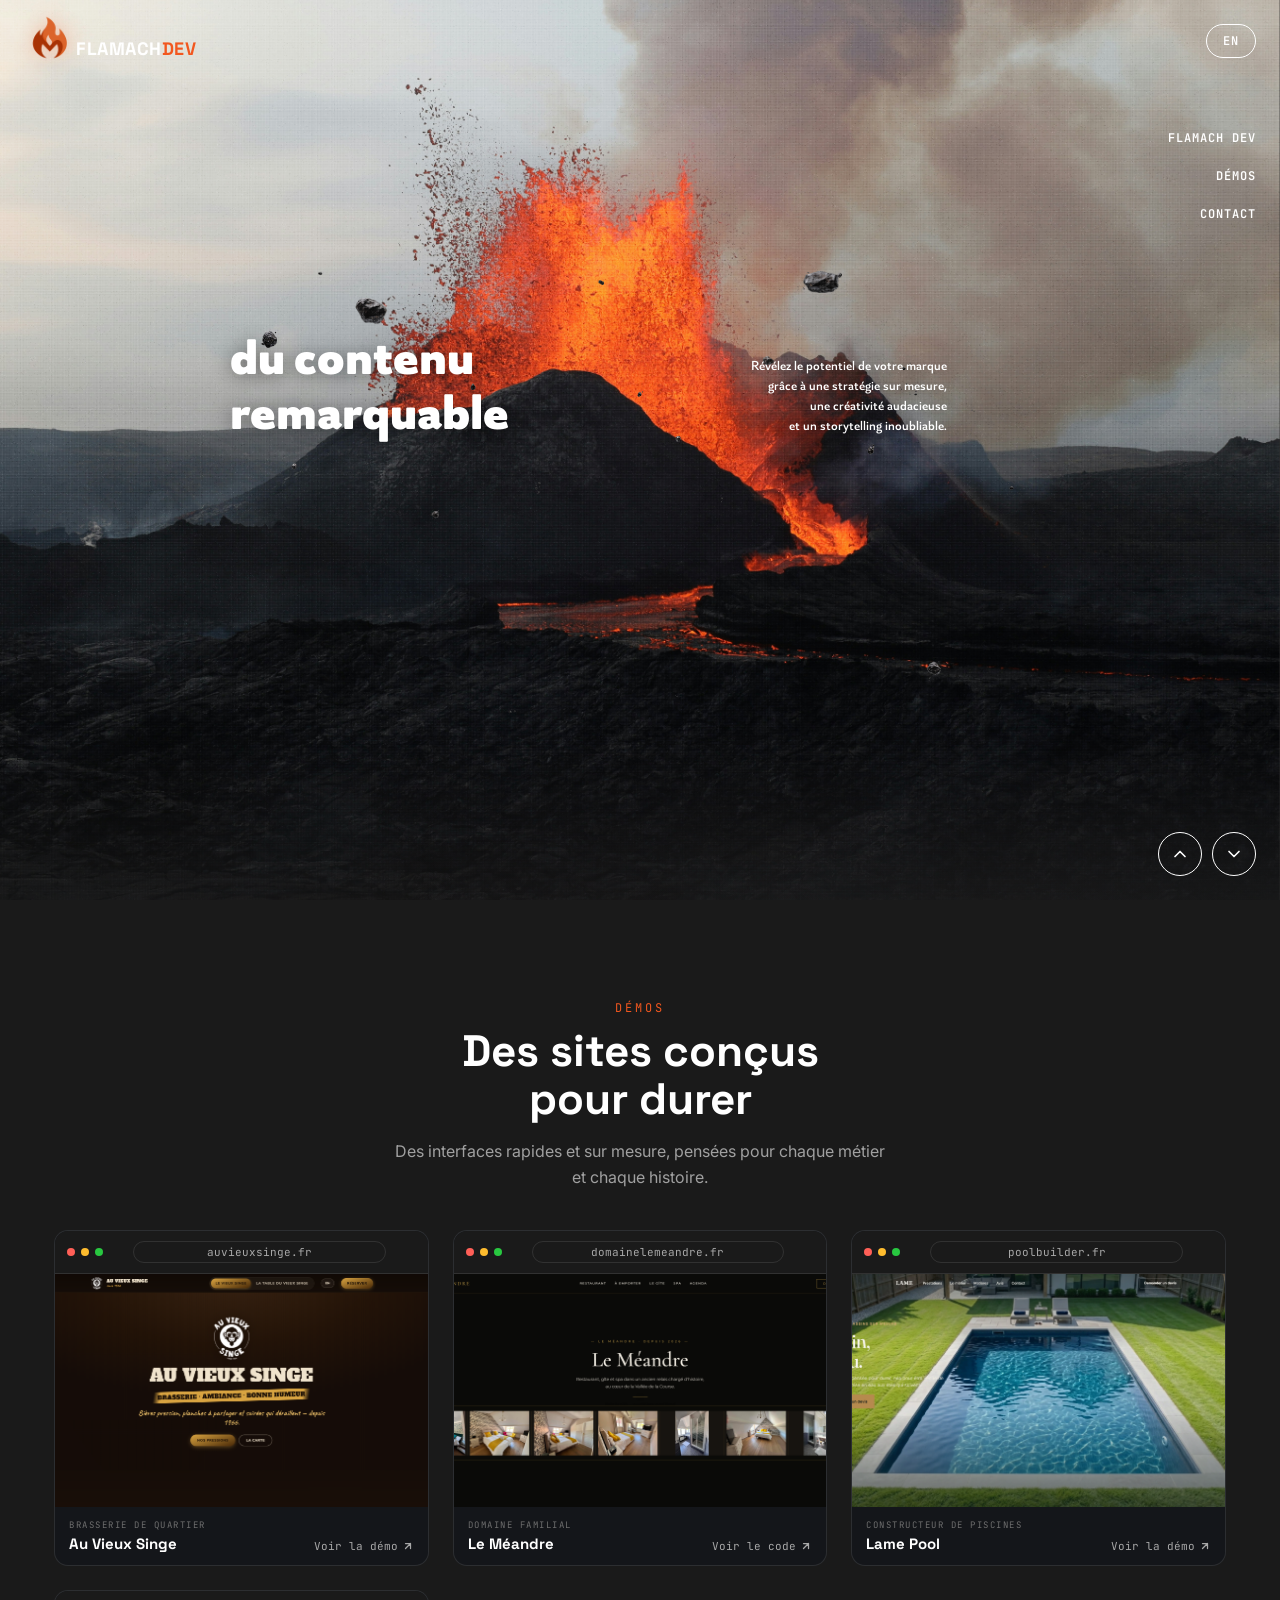
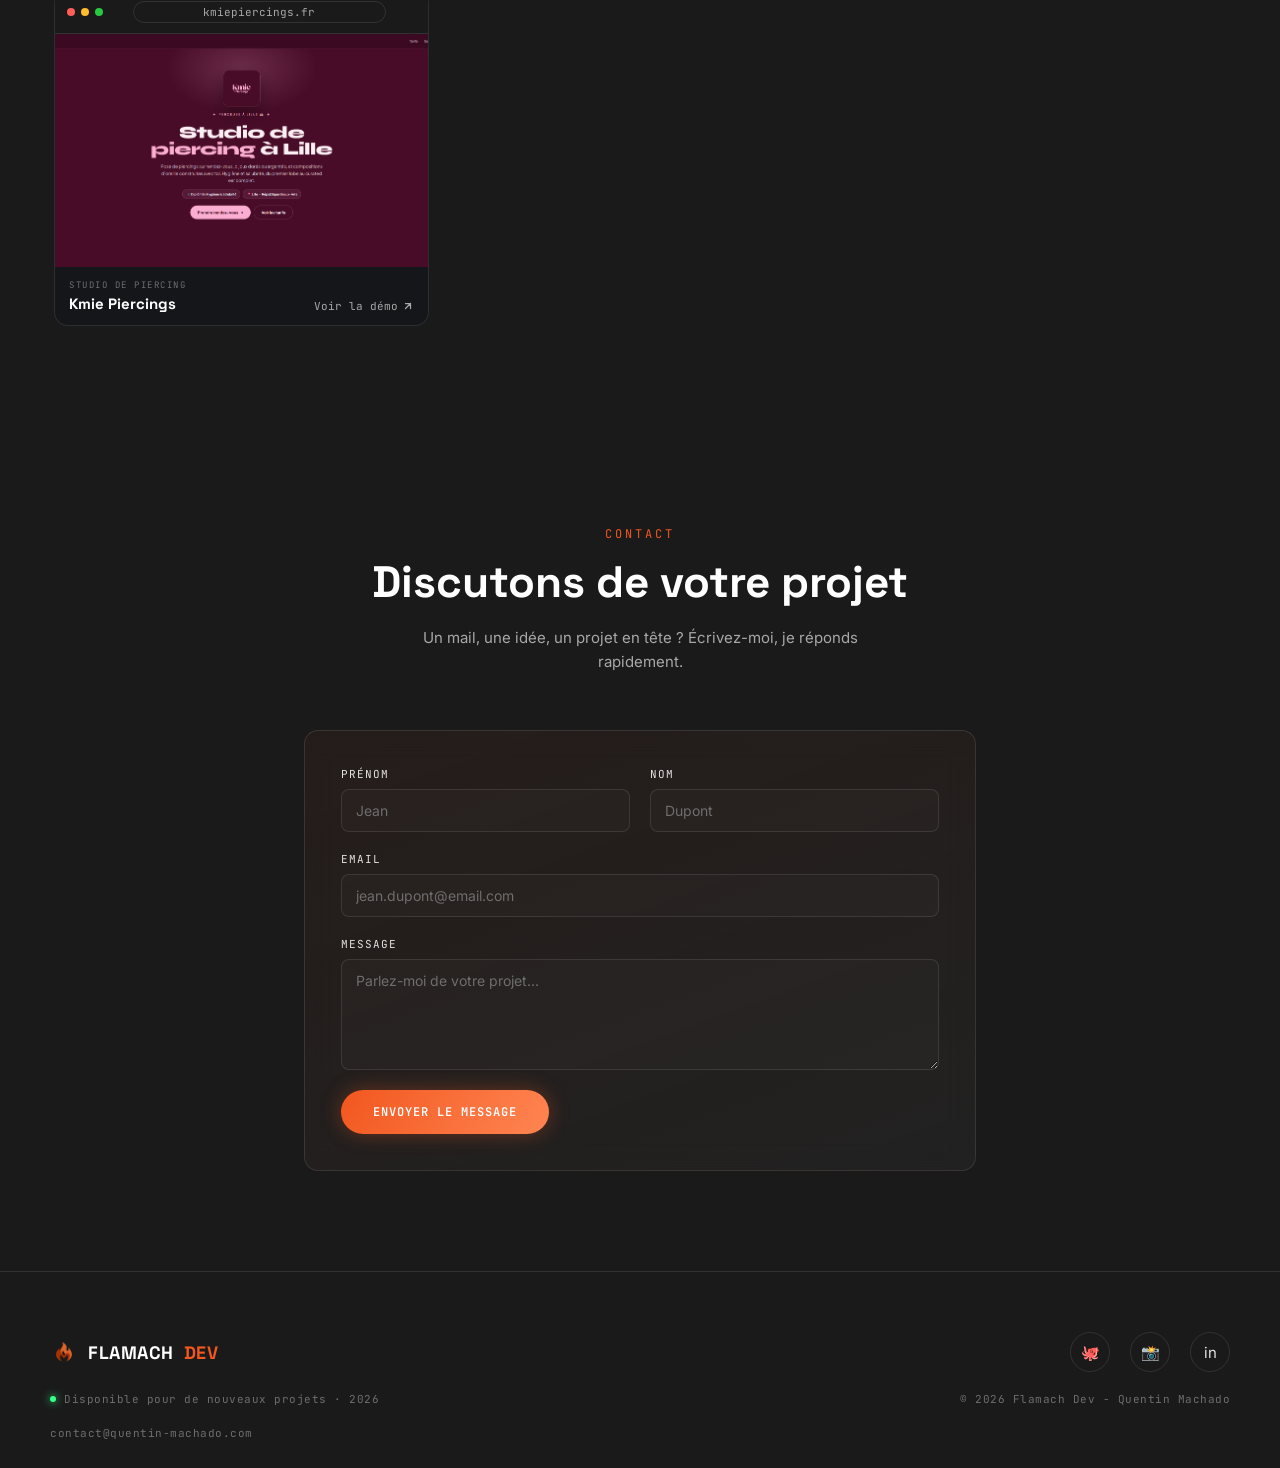
==== commit c42b8008: "Add mobile responsive layout for hero nav, scenes, and text Cover phone-width viewports across nav (" ====
--- a/public_html/index.html
+++ b/public_html/index.html
@@ -15,7 +15,7 @@
 <meta name="viewport" content="width=device-width, initial-scale=1">
 <link rel="preconnect" href="https://fonts.googleapis.com">
 <link href="https://fonts.googleapis.com/css2?family=Space+Grotesk:wght@400;500;600;700&family=Inter:wght@400;500;600&family=JetBrains+Mono:wght@400;500;600;700&family=Quicksand:wght@500;600;700&display=swap" rel="stylesheet">
-<link rel="stylesheet" href="style.css?v=127">
+<link rel="stylesheet" href="style.css?v=178">
 </head>
 <body>
 
@@ -396,6 +396,6 @@
 
 <script src="script.js?v=36"></script>
 <script src="canvas-texture.js?v=1"></script>
-<script src="i18n.js?v=17"></script>
+<script src="i18n.js?v=21"></script>
 </body>
 </html>
--- a/public_html/style.css
+++ b/public_html/style.css
@@ -62,6 +62,7 @@
 ::-webkit-scrollbar-thumb { background: #3a3a3a; border-radius: 8px; }
 
 a { color: inherit; }
+br.mobile-only { display: none; }
 
 .grid-overlay {
   position: fixed; inset: 0; z-index: 0; pointer-events: none;
@@ -106,7 +107,9 @@
   transition: transform 0.25s ease;
 }
 .side-nav-link:hover { transform: translateX(-10px) scale(1.2); text-decoration: underline; }
-@media (max-width: 640px) { .side-nav { display: none; } }
+@media (max-width: 640px) {
+  .side-nav { display: none; }
+}
 
 .brand {
   display: flex; align-items: center; gap: 10px;
@@ -487,6 +490,12 @@
 }
 .hero-scene-nav-btn:hover { background: rgba(255,255,255,0.15); }
 .hero-scene-nav-btn svg { width: 20px; height: 20px; }
+@media (max-width: 640px) {
+  .hero-scene-nav {
+    left: auto; right: 16px; bottom: auto; top: 50%;
+    flex-direction: column; transform: translateY(-50%);
+  }
+}
 .hero-text-main {
   font-family: var(--font-hero-soft); font-weight: 700; color: #ffffff;
   font-size: clamp(28px, 4.5vw, 56px); line-height: 1.08; max-width: 55%; min-width: 0;
@@ -501,14 +510,19 @@
 .hero-text[data-hero-text="1"] .hero-text-main,
 .hero-text[data-hero-text="2"] .hero-text-main,
 .hero-text[data-hero-text="3"] .hero-text-main { font-family: 'Alpino', var(--font-hero-soft); font-weight: 700; }
-.hero-text[data-hero-text="0"] .hero-text-main { font-size: clamp(38px, 6vw, 76px); position: relative; top: 2.5vh; }
+/* The 4vw/1.05vw factors below (vs. a rounder 6vw/1.7vw) are tuned, not arbitrary: they keep each
+   <br>-authored line segment fitting its column at every PC width down to ~1024px — a rounder factor
+   hits its clamp() ceiling too early, leaving font-size flat while the %-padded column keeps
+   shrinking, so a segment that fit at 1920px starts wrapping again on a smaller PC screen. Reaches
+   the same 76px/20px ceiling at the reference ~1920px width either way, so nothing changes there. */
+.hero-text[data-hero-text="0"] .hero-text-main { font-size: clamp(38px, 4vw, 76px); position: relative; top: 2.5vh; }
 html[lang="en"] .hero-text[data-hero-text="0"] .hero-text-main { top: -3.5vh; }
 html[lang="en"] .hero-text--center-bottom .hero-text-main { white-space: nowrap; }
-.hero-text[data-hero-text="0"] .hero-text-sub { font-size: clamp(15px, 1.7vw, 20px); position: relative; top: 5.5vh; }
-.hero-text[data-hero-text="1"] .hero-text-main { font-size: clamp(38px, 6vw, 76px); position: relative; top: -4.5vh; }
-.hero-text[data-hero-text="1"] .hero-text-sub { font-size: clamp(15px, 1.7vw, 20px); position: relative; top: 4.5vh; max-width: 44%; }
-.hero-text[data-hero-text="2"] .hero-text-main { font-size: clamp(38px, 6vw, 76px); position: relative; top: -4.5vh; }
-.hero-text[data-hero-text="2"] .hero-text-sub { font-size: clamp(15px, 1.7vw, 20px); position: relative; top: 4.5vh; }
+.hero-text[data-hero-text="0"] .hero-text-sub { font-size: clamp(13px, 1.05vw, 20px); position: relative; top: 5.5vh; }
+.hero-text[data-hero-text="1"] .hero-text-main { font-size: clamp(38px, 4vw, 76px); position: relative; top: -4.5vh; }
+.hero-text[data-hero-text="1"] .hero-text-sub { font-size: clamp(13px, 1.05vw, 20px); position: relative; top: 4.5vh; max-width: 44%; }
+.hero-text[data-hero-text="2"] .hero-text-main { font-size: clamp(38px, 4vw, 76px); position: relative; top: -4.5vh; }
+.hero-text[data-hero-text="2"] .hero-text-sub { font-size: clamp(13px, 1.05vw, 20px); position: relative; top: 4.5vh; }
 .hero-text[data-hero-text="0"] .hero-text-sub,
 .hero-text[data-hero-text="1"] .hero-text-sub,
 .hero-text[data-hero-text="2"] .hero-text-sub,
@@ -516,6 +530,65 @@
 @media (max-width: 640px) {
   .hero-text { flex-direction: column; align-items: flex-start; gap: 10px; }
   .hero-text-main, .hero-text-sub { max-width: 100%; text-align: left; }
+  /* Every prop is sized in vw/% of viewport WIDTH, but the hero stays ~100vh tall regardless of
+     screen width — on a narrow phone that shrinks props (debris, ufos, rock, cloud...) far more
+     than the tall canvas around them, so the scene reads as empty. `scale` (not `transform`, which
+     script.js overwrites inline for the slide-in/out animation) bumps them back up in place without
+     touching any of the hand-tuned left/bottom/width values. Sky/field are neutralized right after —
+     they're full-bleed backdrops, already correctly sized at 100% width.
+     `translate` (also independent of `transform`) then re-centers each scene vertically — each one
+     needs its own amount since their authored bottom% values sit at different heights (scene 0's
+     debris cloud already sits near mid-height, scene 2's rock sits near the very bottom, etc.).
+     NOTE: this base rule and every per-element override below are single class selectors on
+     purpose (same specificity) — a `:not():not()` compound here previously outranked every
+     override that came after it, so none of the per-scene tweaks below were taking effect. */
+  .hero-slide { scale: 2.5; translate: 0 -5vh; }
+  .hero-slide--sky, .hero-slide--field { scale: none; translate: none; }
+
+  /* Scene 1 (volcano) — scatter the debris across the whole screen instead of the tight
+     desktop-volcano cluster, cycling through 7 zones covering the corners/edges/center. */
+  .hero-slide--volcano-debris1, .hero-slide--volcano-debris8, .hero-slide--volcano-debris15 { translate: -40vw 25vh; }
+  .hero-slide--volcano-debris2, .hero-slide--volcano-debris9, .hero-slide--volcano-debris16 { translate: 40vw -30vh; }
+  .hero-slide--volcano-debris3, .hero-slide--volcano-debris10, .hero-slide--volcano-debris17 { translate: -30vw -25vh; }
+  .hero-slide--volcano-debris4, .hero-slide--volcano-debris11, .hero-slide--volcano-debris18 { translate: 35vw 30vh; }
+  .hero-slide--volcano-debris5, .hero-slide--volcano-debris12, .hero-slide--volcano-debris19 { translate: 0vw -35vh; }
+  .hero-slide--volcano-debris6, .hero-slide--volcano-debris13, .hero-slide--volcano-debris20 { translate: -20vw 10vh; }
+  .hero-slide--volcano-debris7, .hero-slide--volcano-debris14, .hero-slide--volcano-debris21 { translate: 25vw 5vh; }
+
+  /* Scene 2 (moon) — moon/astronaut pushed further up; butterfly moved down (below screen middle)
+     and further right instead of following the astronaut upward. */
+  .hero-slide--moon { translate: 0 -34vh; }
+  .hero-slide--astronaut { translate: 0 -30vh; }
+  .hero-slide--butterfly { translate: 18vw 4vh; }
+
+  /* Scene 3 (rock) — dead center: rock's left/margin-left math centers it in theory, but on
+     device it's reading left-of-center, so nudge right on top of the vertical translate. */
+  .hero-slide--rock { translate: 6vw -26vh; }
+
+  /* Scene 4 (UFO field) — ufos/cloud/light brought back down. */
+  .hero-slide--cloud { translate: 0 16vh; }
+  .hero-slide--light { translate: 0 24vh; }
+  .hero-slide--ufo { translate: 2.8vw 37vh; }
+  .hero-slide--ufo2, .hero-slide--ufo3 { translate: 0 34vh; }
+  .hero-scene4-light-img { animation: lightFlicker 3.7s steps(1) infinite; }
+  .hero-scene4-light-img + .hero-texture-canvas { animation: none; }
+  .hero-cta-black { padding: 8px 18px; font-size: 12px; right: 6%; bottom: 4%; }
+  .hero-text--center-bottom .hero-text-sub { bottom: 9%; right: 6%; text-align: right; }
+  .hero-text--center-bottom .hero-text-main {
+    top: 26%; white-space: nowrap; text-align: center; max-width: 100%;
+    font-size: clamp(22px, 7.5vw, 38px);
+  }
+  .hero-text[data-hero-text="1"] .hero-text-main,
+  .hero-text[data-hero-text="2"] .hero-text-main { top: 16vh; }
+  .hero-text[data-hero-text="1"] .hero-text-sub,
+  .hero-text[data-hero-text="2"] .hero-text-sub { top: -18vh; align-self: flex-end; text-align: right; max-width: 60%; }
+  .hero-text[data-hero-text="1"] .hero-text-sub { top: -22vh; max-width: 92%; }
+  br.mobile-only { display: revert; }
+  br.desktop-only { display: none; }
+  .hero-text[data-hero-text="1"] { padding-right: 6%; }
+  .hero-text[data-hero-text="0"] { padding-left: 14%; padding-right: 6%; }
+  .hero-text[data-hero-text="0"] .hero-text-main { top: -4vh; }
+  .hero-text[data-hero-text="0"] .hero-text-sub { top: -12vh; align-self: flex-end; text-align: right; max-width: 85%; }
 }
 
 .pulse-dot {
